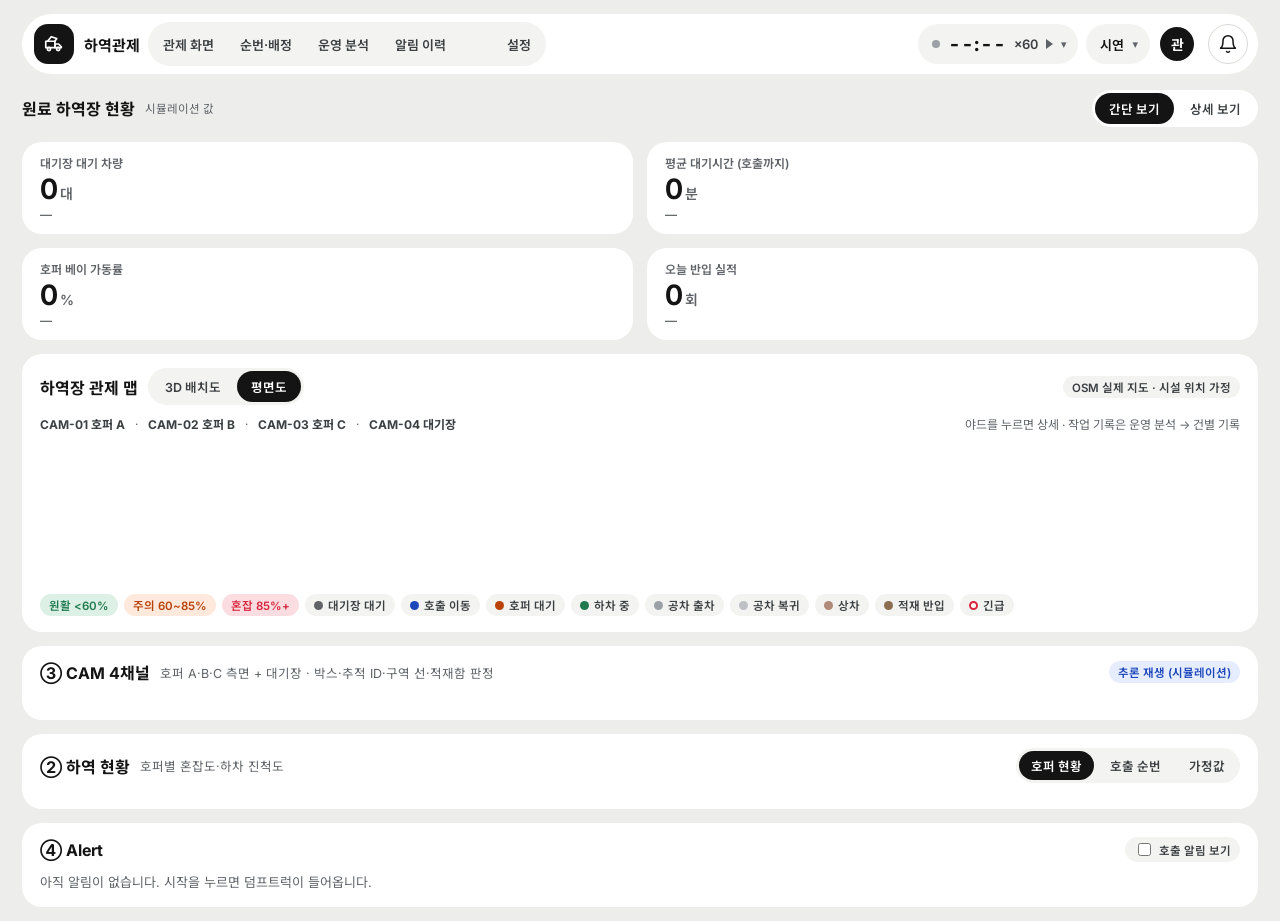
==== web/index.html @ cb155dea "계정 삭제: 설정 › 가입 승인에서 [삭제] (관리자) · tools/users.py delete - 아이디를 똑같이 입력해야 삭제, 자기 자신 · 마지막 관리자는 삭제 불가, 관" ====
<!doctype html>
<html lang="ko">
<head>
<meta charset="utf-8">
<meta name="viewport" content="width=device-width,initial-scale=1">
<title>소결 원료 하역관제</title>
<link rel="preconnect" href="https://fonts.googleapis.com">
<link rel="stylesheet" href="https://fonts.googleapis.com/css2?family=Inter:wght@400;500;600;700&family=Noto+Sans+KR:wght@400;500;700&display=swap">
<style>
/* 시안(하역 관제 대시보드) 기준: 밝은 회색 바탕, 흰 카드, 알약형 상단 메뉴. 1920x1080 한 화면 — 위 KPI, 왼쪽 맵, 오른쪽 CAM, 아래 통합하역작업·Alert */
:root{
  --bg:#EDEDEB; --card:#FFFFFF; --soft:#F3F3F1; --soft-2:#EFEFEC; --line:#E4E4E1; --line-2:#DADAD6;
  --ink:#141414; --ink-2:#3C4043; --muted:#5F6368; --dim:#9AA0A6;
  --blue:#1D47B8; --blue-bg:#E6EDFF; --orange:#B8420A; --orange-bg:#FFE9DD; --red:#D7263D; --red-bg:#FBDDE1;
  --green:#1F7A4F; --green-bg:#DDF0E5;
  --s-yard:#5F6368; --s-moving:#1D47B8; --s-queue:#B8420A; --s-working:#1F7A4F; --s-done:#9AA0A6;
  --sans:"Inter","Noto Sans KR","Malgun Gothic",system-ui,sans-serif;
  /* UI 기준 (docs/ui_guide.md) */
  --gap:14px;            /* 카드 사이 */
  --pad:18px;            /* 카드 안 좌우 여백 */
  --fs-title:16px;       /* 카드 제목 */
  --fs-body:14px;        /* 본문·표 */
  --fs-sub:12.5px;       /* 보조 설명 */
  --fs-num:28px;         /* 강조 숫자 */
  --hit:36px;            /* 버튼 최소 높이 (PC) · 모바일은 44px */
}
*{box-sizing:border-box}
html,body{height:100%;margin:0;background:var(--bg);color:var(--ink);font-family:var(--sans);font-size:14px}
body{display:flex;flex-direction:column;gap:var(--gap);padding:14px 22px}
.num{font-variant-numeric:tabular-nums}
button,select{font:inherit;color:inherit}
button{cursor:pointer}
button:focus-visible,select:focus-visible,[tabindex]:focus-visible{outline:2px solid var(--blue);outline-offset:2px}
.pill-btn{display:inline-flex;align-items:center;gap:6px;min-height:36px;padding:0 14px;border-radius:999px;border:1px solid var(--line-2);background:var(--card);font-weight:600;font-size:13px}
.pill-btn:hover{border-color:var(--ink)}
.pill-btn.dark{background:var(--ink);border-color:var(--ink);color:#fff}
.pill-btn.danger{color:var(--red);border-color:var(--red)}
.pill-btn:disabled{opacity:.45;cursor:not-allowed}
select.pill-btn{padding-right:8px}

header{display:flex;flex-wrap:nowrap;align-items:center;gap:12px;background:var(--card);border-radius:999px;padding:8px 10px 8px 12px;height:60px;box-sizing:border-box;white-space:nowrap;min-width:0}
header>*{flex:none} header>nav{flex:0 1 auto;min-width:0} header>.sp{flex:1 1 0;min-width:0}
.brand{display:flex;align-items:center;gap:10px}
.logo{width:40px;height:40px;border-radius:14px;background:var(--ink);color:#fff;display:flex;align-items:center;justify-content:center}
.brand b{display:block;font-size:15px}
.brand small{font-size:12px;color:var(--muted)}
nav{display:flex;gap:4px;background:var(--soft);border-radius:999px;padding:4px;overflow-x:auto;scrollbar-width:none} nav::-webkit-scrollbar{display:none}
nav a,nav span{position:relative;flex:none;display:inline-flex;align-items:center;min-height:36px;padding:0 16px;border-radius:999px;font-size:13px;font-weight:600;color:var(--ink-2);text-decoration:none}
nav a[aria-current]{background:var(--ink);color:#fff}
nav a:not([aria-current]):hover{background:var(--card)}
nav a[href="#alerts"]{padding-right:48px} nav .cnt{position:absolute;top:50%;right:6px;transform:translateY(-50%);min-width:18px;height:18px;border-radius:9px;background:var(--red);color:#fff;font-size:11px;display:inline-flex;align-items:center;justify-content:center;padding:0 5px}
nav .cnt[hidden]{display:none}
.view{flex:1;min-height:0;display:flex;flex-direction:column;gap:var(--gap)}
.view[hidden]{display:none}
.simnote{font-size:11.5px;color:var(--muted)}

/* 통합하역작업 탭 */
.dock-grid{flex:1;min-height:0;display:grid;grid-template-columns:minmax(0,1.6fr) minmax(360px,1fr);grid-template-rows:auto minmax(0,1fr);gap:var(--gap)}
.dock-grid .hoppers{grid-column:1/-1}
.hp .ruler,.hpc .ruler{position:relative;height:8px;background:var(--soft-2);border-radius:4px}
.hp .ruler i,.hpc .ruler i{position:absolute;left:0;top:0;bottom:0;border-radius:4px}
.hp .ruler b,.hpc .ruler b{position:absolute;top:-3px;bottom:-3px;width:2px;background:var(--ink-2)}
.hp .ruler-l{display:flex;justify-content:space-between;font-size:11px;color:var(--muted)}
.hold{font-size:12px;font-weight:600;color:var(--red);background:var(--red-bg);border-radius:8px;padding:4px 8px}
.st{font-size:11.5px;font-weight:600;padding:2px 8px;border-radius:999px;white-space:nowrap}
.st.wait{background:var(--soft);color:var(--ink-2)} .st.ok{background:var(--green-bg);color:var(--green)} .st.chg{background:var(--orange-bg);color:var(--orange)} .st.mv{background:var(--blue-bg);color:var(--blue)}
.mini{border:1px solid var(--line-2);background:var(--card);border-radius:999px;padding:4px 12px;font-size:12.5px;font-weight:600;min-height:28px}
.mini:hover{border-color:var(--ink)}
.mini.dark{background:var(--ink);border-color:var(--ink);color:#fff}
tr.editing td{background:#FAFAF8}
.edit{display:flex;flex-direction:column;gap:8px;padding:6px 0}
.edit .row{display:flex;flex-wrap:wrap;gap:6px;align-items:center}
.edit label.rs{display:inline-flex;align-items:center;gap:4px;font-size:12px;border:1px solid var(--line-2);border-radius:999px;padding:3px 10px;cursor:pointer}
.edit label.rs:has(input:checked){background:var(--ink);color:#fff;border-color:var(--ink)}
.edit label.rs input{position:absolute;opacity:0;pointer-events:none}
.edit input[type=text]{flex:1;min-width:160px;border:1px solid var(--line-2);border-radius:10px;padding:6px 10px;font:inherit}
.edit select{border:1px solid var(--line-2);border-radius:10px;padding:5px 8px;font:inherit}
.impact{font-size:12.5px;font-weight:600}
.impact.bad{color:var(--orange)} .impact.zero{color:var(--green)}
.notice{font-size:12.5px;background:var(--blue-bg);color:var(--blue);border-radius:10px;padding:6px 10px}
.cmp{display:grid;grid-template-columns:auto 1fr 1fr auto;gap:6px 12px;align-items:baseline;font-size:13px}
.cmp .h{font-size:11.5px;color:var(--muted);font-weight:600}
.cmp .f{color:var(--muted)} .cmp .r{font-weight:700} .cmp .d{font-weight:700;text-align:right}
.good{color:var(--green)} .bad{color:var(--red)}
.form{display:grid;grid-template-columns:minmax(0,1fr) 110px;gap:6px 10px;align-items:center;font-size:13px}
.form input{width:100%;border:1px solid var(--line-2);border-radius:10px;padding:5px 8px;font:inherit;text-align:right;font-variant-numeric:tabular-nums}
.form .sec{grid-column:1/-1;font-size:12px;color:var(--muted);font-weight:600;margin-top:6px}

/* 운영 분석 탭 */
.ana-grid{flex:1;min-height:0;display:grid;grid-template-columns:minmax(0,1.5fr) minmax(0,1fr);grid-template-rows:auto minmax(0,1fr) minmax(0,1fr);gap:var(--gap)}
.tiles{grid-column:1/-1;display:grid;grid-template-columns:1.3fr 1.3fr repeat(4,minmax(0,1fr));gap:var(--gap)}
.tile{background:var(--card);border-radius:20px;padding:12px 16px;display:flex;flex-direction:column;gap:2px}
.tile .k{font-size:12px;color:var(--muted);font-weight:600}
.tile .v{font-size:30px;font-weight:700;line-height:1.15}
.tile .v small{font-size:14px;color:var(--muted);font-weight:600;margin-left:2px}
.tile .s{font-size:12px;color:var(--ink-2)}
.tile .fr{font-size:13px;color:var(--muted)}
.tile.hero{background:var(--ink);color:#fff}
.tile.hero .k,.tile.hero .s,.tile.hero .v small{color:#C9CDD1}
#chart{width:100%;height:100%;min-height:180px;display:block}
.chart-wrap{position:relative;flex:1;min-height:0}
.tip{position:absolute;pointer-events:none;background:var(--ink);color:#fff;font-size:12px;border-radius:8px;padding:6px 9px;white-space:nowrap;transform:translate(-50%,-110%)}
.tip[hidden]{display:none}
.lg{display:flex;gap:var(--gap);font-size:12px;color:var(--ink-2)}
.lg i{display:inline-block;width:18px;height:0;border-top:2px solid;vertical-align:middle;margin-right:5px}
.bars{display:flex;flex-direction:column;gap:6px}
.bars .b{display:grid;grid-template-columns:120px minmax(0,1fr) 28px;gap:8px;align-items:center;font-size:12.5px}
.bars .t{height:10px;background:var(--soft-2);border-radius:5px;overflow:hidden}
.bars .t i{display:block;height:100%;background:var(--ink-2);border-radius:5px}
.sugg{border:1px solid var(--line);border-radius:14px;padding:10px 12px;font-size:13px;display:flex;flex-direction:column;gap:8px}
.formula{font-size:13px;display:grid;grid-template-columns:minmax(0,1fr) auto;gap:6px 12px}
.formula .eq{font-size:12px;color:var(--muted);grid-column:1/-1;margin-top:-4px}
.formula .tot{border-top:1px solid var(--line);padding-top:6px;font-weight:700}

/* 알림 이력 탭 */
.al-tiles{display:grid;grid-template-columns:repeat(4,minmax(0,1fr));gap:var(--gap)}
.filters{display:flex;flex-wrap:wrap;gap:8px;align-items:center}
.filters select{border:1px solid var(--line-2);border-radius:999px;padding:6px 10px;font:inherit;font-size:13px;background:var(--card)}
.lvl{font-size:11.5px;font-weight:700;padding:2px 8px;border-radius:999px}
.lvl.crit{background:var(--red-bg);color:var(--red)} .lvl.warn{background:var(--orange-bg);color:var(--orange)} .lvl.info{background:var(--blue-bg);color:var(--blue)}
tr.unacked td:first-child{box-shadow:inset 3px 0 0 var(--red)}
.sp{flex:1}
.grp{display:flex;align-items:center;gap:6px;background:var(--soft);border-radius:999px;padding:4px 4px 4px 12px}
.grp .lbl{font-size:12px;color:var(--muted);font-weight:600}
.clock{font-size:20px;font-weight:700;letter-spacing:.01em;padding:0 4px}
.conn{width:8px;height:8px;border-radius:50%;background:var(--dim)}
.conn.on{background:var(--green)}

.kpis{display:grid;grid-template-columns:repeat(4,minmax(0,1fr));gap:var(--gap)}
.kpi{background:var(--card);border-radius:20px;padding:12px 18px;display:flex;flex-direction:column;gap:2px}
.kpi .k{font-size:12px;color:var(--muted);font-weight:600}
.kpi .v{font-size:28px;font-weight:700;line-height:1.15}
.kpi .v small{font-size:14px;font-weight:600;color:var(--muted);margin-left:2px}
.kpi .s{font-size:12px;color:var(--ink-2)}

main{flex:1;min-height:0;display:grid;grid-template-columns:minmax(0,1.42fr) minmax(0,1fr);grid-template-rows:minmax(0,1.3fr) minmax(0,1fr);gap:var(--gap)}
.card{background:var(--card);border-radius:20px;min-width:0;min-height:0;display:flex;flex-direction:column;overflow:hidden}
.card>.hd{display:flex;align-items:center;flex-wrap:wrap;gap:6px 10px;padding:14px var(--pad) 10px}
.card>.hd h2{margin:0;font-size:var(--fs-title);font-weight:700}
.card>.hd .sub{font-size:var(--fs-sub);color:var(--muted)}
.card>.bd{flex:1;min-height:0;padding:0 var(--pad) 16px;overflow:auto}
.chip{display:inline-flex;align-items:center;gap:5px;font-size:11.5px;font-weight:600;padding:3px 9px;border-radius:999px;background:var(--soft);color:var(--ink-2);white-space:nowrap}
.chip i{width:9px;height:9px;border-radius:50%;display:inline-block}
.chip.ok{background:var(--green-bg);color:var(--green)} .chip.warn{background:var(--orange-bg);color:var(--orange)} .chip.crit{background:var(--red-bg);color:var(--red)}
.chip.down{background:var(--red);color:#fff} .chip.blue{background:var(--blue-bg);color:var(--blue)} .chip.dark{background:var(--ink);color:#fff}

/* ① 맵 */
#mapBd{display:flex;flex-direction:column;gap:6px;overflow:hidden}
#mapSvg{flex:1;min-height:0;width:100%}
#mapSvg .hop{cursor:pointer}
.veh{transition:transform .28s linear}
.legend{display:flex;flex-wrap:wrap;gap:4px 6px}

/* ③ CAM */
.cams{display:grid;grid-template-columns:repeat(2,minmax(0,1fr));grid-template-rows:repeat(2,minmax(0,1fr));gap:10px;height:100%}
.cam{position:relative;border-radius:14px;overflow:hidden;background:#1b1d1f;min-height:0;cursor:pointer;border:2px solid transparent;display:flex;flex-direction:column}
.cam:hover{border-color:var(--ink)}
.cam.down{border-color:var(--red)}
.cam canvas{display:block;width:100%;flex:1;min-height:0;object-fit:contain;background:#1b1d1f}
.cam .jd{font-size:13px;font-weight:600;color:#fff;background:#141414;padding:6px 10px;white-space:nowrap;overflow:hidden;text-overflow:ellipsis}

/* ② 탭 */
.tabs{display:flex;gap:4px;background:var(--soft);border-radius:999px;padding:3px;margin-left:auto}
.tabs button{border:0;background:transparent;border-radius:999px;padding:5px 12px;font-size:12.5px;font-weight:600;color:var(--ink-2)}
.tabs button[aria-selected="true"]{background:var(--ink);color:#fff}
.hoppers{display:grid;grid-template-columns:repeat(3,minmax(0,1fr));gap:10px}
.hp{border:1px solid var(--line);border-radius:16px;padding:10px 12px;display:flex;flex-direction:column;gap:7px;min-width:0;cursor:pointer}
.hp:hover{border-color:var(--ink)}
.hp.down{border-color:var(--red);background:#fff7f8}
.hp .top{display:flex;align-items:center;gap:8px}
.hp .top b{font-size:14px}
.hp .role{font-size:11.5px;color:var(--muted)}
.hp .pct{margin-left:auto;font-size:24px;font-weight:700}
.bar{height:6px;background:var(--soft-2);border-radius:3px;overflow:hidden}
.bar i{display:block;height:100%}
.work{display:grid;grid-template-columns:auto minmax(0,1fr) auto;gap:3px 8px;align-items:center;font-size:12px}
.pbar{height:8px;background:var(--soft-2);border-radius:4px;overflow:hidden}
.pbar i{display:block;height:100%;background:var(--green)}
.pbar.late i{background:var(--red)}
.late-t{color:var(--red);font-weight:600}
.meta{font-size:12px;color:var(--muted);display:flex;flex-wrap:wrap;gap:2px 10px}
.meta b{color:var(--ink);font-weight:600}
.empty{color:var(--muted);font-size:13px}
table{width:100%;border-collapse:collapse;font-size:13.5px}
th{text-align:left;font-weight:600;color:var(--muted);font-size:12.5px;padding:8px 10px;border-bottom:1px solid var(--line);position:sticky;top:0;background:var(--card)}
td{padding:9px 10px;border-bottom:1px solid var(--line);vertical-align:top}
td.r,th.r{text-align:right}
.rank{display:inline-flex;width:24px;height:24px;border-radius:50%;background:var(--ink);color:#fff;align-items:center;justify-content:center;font-size:12px;font-weight:700}
.plate{font-weight:700}
.badge{font-size:11px;font-weight:700;padding:1px 7px;border-radius:999px;background:var(--red);color:#fff;margin-left:4px}
.assumed{font-size:11px;font-weight:700;color:var(--orange);background:var(--orange-bg);border-radius:999px;padding:1px 8px}

/* ④ Alert */
.alerts{display:flex;flex-direction:column;gap:8px}
.al{display:grid;grid-template-columns:minmax(0,1fr) auto;gap:2px 10px;border-radius:14px;padding:9px 12px;background:var(--soft);border-left:4px solid var(--dim);font-size:13px}
.al.crit{background:#FFF1F3;border-left-color:var(--red)} .al.warn{background:#FFF5EE;border-left-color:var(--orange)} .al.info{border-left-color:var(--blue)}
.al .h{display:flex;flex-wrap:wrap;gap:2px 8px;align-items:baseline;min-width:0}
.al .h .t{color:var(--muted);font-size:12px}
.al .h b{font-size:12.5px}
.al .act{grid-column:1;color:var(--ink-2);font-size:12px}
.al .bs{grid-column:2;grid-row:1/3;align-self:center}
.al.ack{opacity:.5}
.al button{border:1px solid var(--line-2);background:var(--card);border-radius:999px;padding:3px 10px;font-size:12px;font-weight:600}

/* CAM 크게 보기 */
dialog{border:0;border-radius:24px;padding:0;width:min(1500px,96vw);max-height:94vh;background:var(--card);color:var(--ink)}
dialog::backdrop{background:rgba(20,20,20,.55)}
.dlg{display:grid;grid-template-columns:minmax(0,1.6fr) minmax(320px,1fr);gap:16px;padding:18px}
.dlg .hd{grid-column:1/-1;display:flex;align-items:center;gap:10px;flex-wrap:wrap}
.dlg .hd h3{margin:0;font-size:18px}
.dlg canvas{width:100%;border-radius:14px;background:#1b1d1f;display:block}
.dlg .side{display:flex;flex-direction:column;gap:var(--gap);min-width:0}
.dlg .ref img{width:100%;max-height:42vh;object-fit:contain;background:var(--soft);border-radius:12px;display:block}
.cap{font-size:var(--fs-sub);color:var(--muted);line-height:1.5}
.chs{display:flex;gap:6px;flex-wrap:wrap}

/* R4: 관제 화면 간단 보기 */
.mon-bar{display:flex;align-items:center;gap:10px;flex-wrap:nowrap;min-height:40px;min-width:0}
.mon-bar>h1,.mon-bar>.seg{flex:none} .mon-bar>.simnote{flex:none;white-space:nowrap}
.mon-bar .sstrip{flex:1 1 0;min-width:0;height:40px;box-sizing:border-box;padding:0 6px 0 12px;white-space:nowrap;overflow:hidden}
.mon-bar .sstrip:not([hidden])~.sp{display:none} .sstrip .sx{flex:1 1 auto;min-width:0;overflow:hidden;text-overflow:ellipsis} .sstrip b,.sstrip .l3,.sstrip button{flex:none}
.mon-bar h1{font-size:16px;margin:0}
.seg{display:inline-flex;background:var(--card);border-radius:999px;padding:3px;gap:2px}
.seg button{border:0;background:transparent;border-radius:999px;padding:6px 14px;font-size:12.5px;font-weight:600;color:var(--ink-2)}
.seg button[aria-pressed="true"]{background:var(--ink);color:#fff}
main .side{display:none}
main.simple{grid-template-columns:minmax(0,1.05fr) minmax(0,1fr);grid-template-rows:minmax(0,1fr)}
main.simple .side{display:flex;flex-direction:column;gap:var(--gap);min-height:0;overflow:auto}
main.simple>section.c-cam,main.simple>section.c-work,main.simple>section.c-alert{display:none}
main.simple>section.c-map{grid-column:1;grid-row:1}
main.simple #sideL{display:none} main.simple #sideR{grid-column:2;grid-row:1;overflow:hidden;gap:var(--gap)}
.side .hp{gap:6px;padding:12px 16px}
.side .hp .work{font-size:12px}
#view-monitor.simple .kpis{display:none}
.side .hp{background:var(--card);border:0;border-radius:20px;padding:14px 16px}
.side .hp .pct{font-size:28px}
.nextcalls{display:flex;flex-direction:column;gap:6px;font-size:13px}
.nextcalls .r{display:grid;grid-template-columns:24px minmax(0,1fr) auto;gap:2px 8px;align-items:center;padding:6px 0;border-bottom:1px solid var(--line)}
.nextcalls .r:last-child{border-bottom:0}
.mapsum{display:flex;gap:6px;flex-wrap:wrap}
/* 맵 카드 머리 줄은 한 줄 고정: 숫자가 바뀌어도 줄바꿈으로 맵 높이가 흔들리지 않게(30배속에서 커졌다 작아짐) */
.c-map>.hd{flex-wrap:nowrap;min-width:0;overflow:hidden} .c-map>.hd>h2,.c-map>.hd>.seg{flex:none;white-space:nowrap}
.c-map>.hd>.mapsum{flex-wrap:nowrap;flex:0 1 auto;min-width:0;overflow:hidden} .c-map>.hd>.mapsum .chip{flex:none;white-space:nowrap}
.c-map>.hd>.mapsum .chip b{display:inline-block;min-width:2.2em;text-align:right;font-variant-numeric:tabular-nums}
.c-map>.hd>.chip{flex:0 1 auto;min-width:0;overflow:hidden;text-overflow:ellipsis;white-space:nowrap}
.mapsum .chip b{font-weight:700;color:var(--ink)}
/* R8 안전 띠 · 알림 패널 [순번 | 안전] · 맵 보기 전환 */
.sstrip{display:flex;align-items:center;gap:10px;background:var(--red);color:#fff;border-radius:16px;padding:9px 14px;font-size:13.5px}
.sstrip[hidden]{display:none}
.sstrip b{font-size:14px} .sstrip .l3{background:#fff;color:var(--red);font-weight:800;font-size:11.5px;border-radius:999px;padding:2px 8px}
.sstrip button{border:1px solid rgba(255,255,255,.7);background:transparent;color:#fff;border-radius:999px;padding:4px 12px;font-weight:700;font-size:12.5px}
.sstrip button.w{background:#fff;color:var(--red);border-color:#fff}
.btabs{display:flex;gap:6px;padding:0 18px 8px}
.btabs button{flex:1;border:1px solid var(--line-2);background:var(--card);border-radius:14px;padding:9px 12px;font-weight:700;font-size:14px;display:flex;align-items:center;justify-content:center;gap:8px}
.btabs button[aria-selected="true"]{background:var(--ink);color:#fff;border-color:var(--ink)}
.btabs .n{min-width:22px;height:22px;border-radius:11px;background:var(--soft);color:var(--ink);font-size:12px;display:inline-flex;align-items:center;justify-content:center;padding:0 6px}
.btabs button[aria-selected="true"] .n{background:#fff;color:var(--ink)}
.btabs .n.red{background:var(--red);color:#fff}
.stabs{display:flex;gap:4px;background:var(--soft);border-radius:999px;padding:3px;margin:0 18px 8px}
.stabs button{flex:1;border:0;background:transparent;border-radius:999px;padding:6px 10px;font-size:13px;font-weight:600}
.stabs button[aria-selected="true"]{background:var(--card);box-shadow:0 1px 3px rgba(0,0,0,.12)}
.pcard{border:1px solid var(--line);border-radius:14px;padding:10px 12px;display:flex;flex-direction:column;gap:6px;font-size:13px}
.pcard .l1{display:flex;align-items:center;gap:8px} .pcard .l1 .tt{flex:1;min-width:0}
.pcard .l2{display:flex;align-items:center;gap:8px;color:var(--muted);font-size:12.5px} .pcard .l2 .why{flex:1;min-width:0}
.echip{font-size:12px;font-weight:700;border-radius:999px;padding:2px 9px;background:var(--green-bg);color:var(--green);white-space:nowrap}
.echip.bad{background:var(--orange-bg);color:var(--orange)}
.pcard.safe{border-color:var(--red);background:#FFF5F6}
.pcard .items{display:flex;flex-direction:column;gap:3px;border-top:1px dashed var(--line);padding-top:6px;font-size:12.5px}
.pnote{font-size:12px;color:var(--muted);padding:2px 2px 0}
.pstrip{background:var(--red-bg);color:var(--red);border-radius:12px;padding:8px 12px;font-size:12.5px;font-weight:600;display:flex;gap:8px;align-items:center;cursor:pointer;border:0;text-align:left;width:100%}
.psec{font-size:13px;font-weight:700;margin:6px 2px 0;display:flex;gap:6px;align-items:center}
.mapnote{display:flex;flex-wrap:wrap;gap:4px 10px;font-size:12px;color:var(--muted);align-items:center}
.mapnote .mcam{font-weight:700;color:var(--ink-2)}
#isoSvg{flex:1;min-height:0;width:100%}
.vbadge{font-size:11px;font-weight:700;border-radius:999px;padding:1px 7px;margin-left:4px;white-space:nowrap}
.vbadge.safe{background:var(--red);color:#fff} .vbadge.late{background:var(--orange-bg);color:var(--orange)}
/* 종 아이콘 · 알림 패널 */
.bell{position:relative;width:40px;height:40px;border-radius:50%;border:1px solid var(--line-2);background:var(--card);display:inline-flex;align-items:center;justify-content:center}
.bell:hover{border-color:var(--ink)}
.bell .cnt{position:absolute;top:-4px;right:-4px;min-width:18px;height:18px;border-radius:9px;background:var(--red);color:#fff;font-size:11px;font-weight:700;display:inline-flex;align-items:center;justify-content:center;padding:0 5px}
.bell .cnt[hidden]{display:none}
.panel{position:fixed;top:14px;right:20px;bottom:14px;width:470px;max-width:calc(100vw - 32px);background:var(--card);border-radius:24px;box-shadow:0 18px 50px rgba(20,20,20,.22);z-index:50;display:flex;flex-direction:column;overflow:hidden}
.panel[hidden]{display:none}
.panel .ph{display:flex;align-items:center;gap:8px;padding:16px 18px 8px}
.panel .ph h2{margin:0;font-size:16px}
.panel .pf{display:flex;gap:6px;padding:0 18px 10px;flex-wrap:wrap}
.panel .pb{flex:1;min-height:0;overflow:auto;padding:0 14px 10px;display:flex;flex-direction:column;gap:10px}
.panel .pt{border-top:1px solid var(--line);padding:12px 18px 14px;display:flex;flex-direction:column;gap:2px}
.panel .pt .v{font-size:24px;font-weight:700}
.acard{border:1px solid var(--line);border-radius:16px;padding:10px 12px;display:flex;flex-direction:column;gap:5px;font-size:13px}
.acard.crit{border-left:4px solid var(--red)} .acard.warn{border-left:4px solid var(--orange)} .acard.info{border-left:4px solid var(--blue)}
.acard.done{opacity:.6}
.acard .top{display:flex;align-items:center;gap:6px;flex-wrap:wrap}
.acard .top .t{margin-left:auto;color:var(--muted);font-size:12px}
.acard .ln{display:grid;grid-template-columns:62px minmax(0,1fr);gap:6px}
.acard .ln>span:first-child{color:var(--muted);font-size:12px;font-weight:600}
.acard .eff{font-weight:700}
.acard .btns{display:flex;gap:6px;justify-content:flex-end}
.st.need{background:var(--orange-bg);color:var(--orange)} .st.done{background:var(--green-bg);color:var(--green)} .st.look{background:var(--blue-bg);color:var(--blue)}
/* 순번·배정 */
.dock2{flex:1;min-height:0;display:grid;grid-template-columns:minmax(0,1fr) 420px;grid-template-rows:auto minmax(0,1fr);gap:var(--gap)}
.dock2>section.c-sched{grid-column:1/-1}
#schedSvg{width:100%;display:block}
.dock-side{display:flex;flex-direction:column;gap:var(--gap);min-height:0}
.lg2{display:flex;flex-wrap:wrap;gap:4px 10px;font-size:12px;color:var(--ink-2)}
.lg2 i{display:inline-block;width:16px;height:10px;border-radius:3px;margin-right:4px;vertical-align:-1px;border:1.5px solid}
.switch{display:inline-flex;align-items:center;gap:8px;font-size:13px;font-weight:600;cursor:pointer}
.switch input{appearance:none;width:38px;height:22px;border-radius:11px;background:var(--line-2);position:relative;cursor:pointer;margin:0;transition:background .15s}
.switch input::after{content:"";position:absolute;top:3px;left:3px;width:16px;height:16px;border-radius:50%;background:#fff;transition:left .15s}
.switch input:checked{background:var(--green)}
.switch input:checked::after{left:19px}
.eff-c b{font-weight:700} .eff-c .cap{display:block}
.base{display:flex;flex-direction:column;gap:6px;font-size:13px}
.base .r{display:grid;grid-template-columns:110px minmax(0,1fr);gap:8px}
.base .r>span:first-child{color:var(--muted)}
.st.late{background:var(--orange-bg);color:var(--orange)}
/* 바꿔보기 */
.pvrow{display:flex;flex-direction:column;gap:2px;margin-bottom:8px}
.pvh{display:flex;justify-content:space-between;align-items:center;gap:8px;font-size:13px;font-weight:600}
.pvh select{border:1px solid var(--line-2);border-radius:8px;padding:2px 6px;font:inherit;font-weight:600}
.pvv{display:inline-flex;gap:6px;align-items:center}
.chg{font-size:11px;font-weight:700;background:var(--blue-bg);color:var(--blue);border-radius:999px;padding:1px 8px}
.chg[hidden]{display:none}
input[type=range]{width:100%;accent-color:var(--blue);margin:2px 0}
.pvres{background:var(--soft);border-radius:12px;padding:10px 12px;font-size:12.5px;display:flex;flex-direction:column;gap:4px}
.pvbtn{display:flex;gap:8px;margin-top:10px} .pvbtn button{flex:1;justify-content:center}
.pv-old{text-decoration:line-through;color:var(--muted);font-weight:500}
.pv-new{border-bottom:2px dashed var(--blue);color:var(--blue);font-weight:700}
tr.pvchg td{background:#F5F8FF}
/* 설정 */
.set-grid{flex:1;min-height:0;display:grid;grid-template-columns:minmax(0,1fr) minmax(0,1fr);gap:var(--gap)}
.set-col{display:flex;flex-direction:column;gap:var(--gap);min-height:0;min-width:0}
.set-grid[hidden],.roi-grid[hidden],.ana2[hidden],.ana-rec[hidden]{display:none}
.rule{display:grid;grid-template-columns:78px minmax(0,1fr);gap:4px 12px;padding:9px 0;border-bottom:1px solid var(--line);font-size:13px;align-items:start}
.rule:last-child{border-bottom:0}
.rule .nm{font-weight:700}
.rule .sg{color:var(--blue);font-size:12.5px}
.sin{width:76px;border:1px solid var(--line-2);border-radius:8px;padding:4px 8px;font:inherit;text-align:right;font-variant-numeric:tabular-nums}
.sin.wide{width:110px}
textarea.sin{width:100%;text-align:left;min-height:54px;resize:vertical}
.hist{display:flex;flex-direction:column;gap:6px;font-size:12.5px}
.hist .r{display:grid;grid-template-columns:48px 86px minmax(0,1fr);gap:6px;border-bottom:1px solid var(--line);padding-bottom:5px}
.roi-grid{flex:1;min-height:0;display:grid;grid-template-columns:minmax(0,1.6fr) minmax(380px,1fr);gap:var(--gap)}
#roiCanvas{width:100%;border-radius:14px;background:#1b1d1f;display:block}
.json{font-size:11.5px;background:var(--soft);border-radius:12px;padding:10px;margin:0;white-space:pre-wrap;word-break:break-all;font-family:ui-monospace,Consolas,monospace}
.zl{display:grid;grid-template-columns:auto minmax(0,1fr) auto;gap:4px 10px;align-items:center;font-size:12.5px;padding:6px 0;border-bottom:1px solid var(--line)}
.zt{font-size:11px;font-weight:700;border-radius:999px;padding:1px 8px}
.zt.하차{background:var(--green-bg);color:var(--green)} .zt.대기{background:var(--orange-bg);color:var(--orange)} .zt.위험{background:var(--red-bg);color:var(--red)}
.zt.walk{background:var(--blue-bg);color:var(--blue)} .zt.nogo{background:#F1E4FF;color:#7A2DB8}
/* R15 구역 편집 · 아차사고 */
[hidden]{display:none!important}   /* display를 준 요소(.adm · .roi-grid · .pill-btn)도 hidden이면 숨김 — 설정 탭마다 다른 탭 내용이 같이 보이던 문제 */
.roi-tools{display:flex;gap:8px;align-items:center;flex-wrap:wrap;margin-bottom:8px}
.roi-tools .sp{flex:1}
#roiCanvas{cursor:crosshair;outline:none}
#roiCanvas.ro{cursor:default}
.zl{cursor:pointer;border-radius:8px;padding:6px 6px} .zl.sel{background:var(--soft);box-shadow:inset 3px 0 0 var(--ink)}
.roi-form{display:grid;grid-template-columns:1fr 1fr;gap:8px 10px;font-size:12.5px}
.roi-form label{display:grid;gap:4px;color:var(--ink-2);font-weight:600}
.roi-form input,.roi-form select{font:inherit;font-weight:500;color:var(--ink);border:1px solid var(--line-2);border-radius:10px;padding:6px 8px;background:#fff;min-width:0}
.roi-form .full{grid-column:1/-1}
.roi-msg{margin-top:8px;font-size:12.5px;border-radius:10px;padding:8px 10px;background:var(--soft)} .roi-msg.err{background:var(--red-bg);color:var(--red)} .roi-msg.ok{background:var(--green-bg);color:var(--green)}
.nm-row{display:grid;grid-template-columns:auto auto minmax(0,1fr) auto;gap:4px 8px;align-items:center;font-size:12.5px;padding:7px 0;border-bottom:1px solid var(--line)}
.nm-lv{font-size:11px;font-weight:800;border-radius:999px;padding:1px 8px} .nm-lv.L1{background:#FFF4CC;color:#8A6400} .nm-lv.L2{background:var(--orange-bg);color:var(--orange)} .nm-lv.L3{background:var(--red);color:#fff}
.stand{font-size:10.5px;font-weight:700;border-radius:999px;padding:0 6px;background:#F1E4FF;color:#7A2DB8;margin-left:4px}
/* 운영 분석 (2탭) */
.ana2{flex:1;min-height:0;display:grid;grid-template-columns:minmax(0,1fr) minmax(0,1.35fr);grid-template-rows:auto minmax(0,1.15fr) minmax(0,1fr);grid-template-areas:"hero times" "src chart" "src fb";gap:var(--gap)}
.ana2 .a-hero{grid-area:hero} .ana2 .a-src{grid-area:src} .ana2 .a-times{grid-area:times} .ana2 .a-chart{grid-area:chart} .ana2 .a-fb{grid-area:fb}
.hero2{background:var(--ink);color:#fff}
.hero2 .k{font-size:12.5px;color:#C9CDD1;font-weight:600}
.hero2 .v{font-size:40px;font-weight:700;line-height:1.1}
.hero2 .s{font-size:12.5px;color:#C9CDD1}
.tiles3{display:grid;grid-template-columns:repeat(4,minmax(0,1fr));gap:10px}
.t3{background:var(--soft);border-radius:14px;padding:10px 12px;display:flex;flex-direction:column;gap:2px}
.t3 .k{font-size:12px;color:var(--muted);font-weight:600} .t3 .v{font-size:22px;font-weight:700} .t3 .v small{font-size:13px;color:var(--muted);font-weight:600}
.t3 .d{font-size:12px;font-weight:700}
.srct td,.srct th{padding:8px} .srct tr.tot td{font-weight:700;border-top:2px solid var(--ink)}
.ana-rec{flex:1;min-height:0;display:grid;grid-template-columns:minmax(0,1fr) 400px;gap:var(--gap)}
.recfoot{padding:10px 16px;border-top:1px solid var(--line);font-size:13px;display:flex;gap:18px;flex-wrap:wrap}
.src-tag{font-size:11.5px;font-weight:600;color:var(--ink-2);background:var(--soft);border-radius:999px;padding:2px 8px;white-space:nowrap}
/* R6 운영 분석 › 성과·비용 */
.ana3{flex:1;min-height:0;display:grid;grid-template-columns:minmax(0,.85fr) minmax(0,1.45fr) minmax(0,1.1fr);grid-template-rows:minmax(0,1.08fr) minmax(0,1fr);gap:var(--gap)}
.ana3[hidden]{display:none}
.ana3>*{min-height:0;min-width:0}
.a-tiles{display:flex;flex-direction:column;gap:var(--gap);min-height:0}
.a-tiles .tile4{flex:1;min-height:0;background:var(--card);border-radius:20px;padding:12px 16px;display:grid;grid-template-columns:minmax(0,1fr) 130px;align-items:center;gap:4px 10px}
.tile4 .k{font-size:13px;font-weight:700;display:flex;align-items:center;gap:6px}
.tile4 .v{font-size:15px;color:var(--muted)} .tile4 .v b{font-size:28px;color:var(--ink);margin:0 4px}
.tile4 .bd2{display:inline-flex;font-size:11.5px;font-weight:700;border-radius:999px;padding:2px 8px;background:var(--blue-bg);color:var(--blue);width:max-content}
.tile4 .bd2.bad{background:var(--orange-bg);color:var(--orange)}
.tile4 svg{grid-row:1/4;grid-column:2;width:130px;height:56px}
.srcb{display:grid;grid-template-columns:minmax(0,150px) minmax(0,1fr) 62px 82px;gap:2px 12px;align-items:center;padding:7px 0;border-bottom:1px solid var(--line);font-size:13px}
.srcb .nm b{display:block;font-size:13px} .srcb .nm span{font-size:11.5px;color:var(--muted)}
.srcb .t{height:10px;background:var(--soft-2);border-radius:5px;overflow:hidden} .srcb .t i{display:block;height:100%;border-radius:5px;background:var(--blue)}
.srcb .t i.add{background:#E8590C}
.srcb .m,.srcb .w{text-align:right;font-weight:700;font-variant-numeric:tabular-nums}
.srcb.tot{border-bottom:0;border-top:2px solid var(--ink);margin-top:2px}
#tbarSvg{width:100%;height:100%;display:block}
.donut{width:88px;height:88px;flex:none}
/* R6 설정 3열 */
.set3{flex:1;min-height:0;display:grid;grid-template-columns:minmax(0,1fr) minmax(0,1.3fr) minmax(0,1fr);grid-template-rows:minmax(0,1fr);gap:var(--gap)}
#setMsg{min-width:0;flex:0 1 auto;overflow:hidden} #setMsg .notice{margin:0!important;padding:4px 10px;white-space:nowrap;overflow:hidden;text-overflow:ellipsis}
#recalc[hidden]{display:none}
.set3[hidden]{display:none}
.prow{display:grid;grid-template-columns:minmax(0,1fr) auto;align-items:center;padding:7px 0;border-bottom:1px solid var(--line)}
.prow b{font-size:14px} .prow .cap{display:block} .prow .pv{font-size:20px;font-weight:700;text-align:right}
.tgrid{display:grid;grid-template-columns:repeat(4,minmax(0,1fr));gap:8px;margin:6px 0}
.tgrid label{display:flex;flex-direction:column;gap:3px;font-size:12px;color:var(--muted)}
.tgrid input{width:100%;text-align:right}
.tgrid .sub2{font-size:11px;color:var(--muted)} .tgrid .sub2.sg{color:var(--orange);font-weight:700}
.tsug{background:var(--blue-bg);border-radius:12px;padding:8px 10px;font-size:12.5px;display:flex;gap:8px;align-items:center;margin:6px 0}
.tsug span{flex:1}
.rl{padding:8px 0;border-bottom:1px solid var(--line);font-size:13px;display:flex;flex-direction:column;gap:4px}
.rl .h{display:flex;align-items:center;gap:8px} .rl .tag{font-size:11px;font-weight:700;border-radius:999px;padding:1px 8px;background:var(--orange-bg);color:var(--orange)}
.rl .tag.crit{background:var(--red-bg);color:var(--red)} .rl .row2{display:flex;align-items:center;justify-content:space-between;gap:8px}
.rl .sg{color:var(--blue);font-size:12.5px}
.htab td{padding:7px 8px}
/* R6 바꿔보기 패널 */
.pvpanel{position:fixed;top:14px;right:20px;bottom:14px;width:520px;max-width:calc(100vw - 32px);background:var(--card);border-radius:24px;box-shadow:0 18px 50px rgba(20,20,20,.25);z-index:55;display:flex;flex-direction:column;overflow:hidden}
.pvpanel[hidden]{display:none}
.pvpanel .ph{display:flex;align-items:center;gap:8px;padding:16px 20px 6px}
.pvpanel .ph h2{margin:0;font-size:17px}
.pvpanel .pb{flex:1;min-height:0;overflow:auto;padding:4px 20px 10px;display:flex;flex-direction:column;gap:var(--gap)}
.pvpanel .pt{border-top:1px solid var(--line);padding:12px 20px 16px}
.pvpanel .pvrow{background:var(--soft);border-radius:14px;padding:10px 12px;margin:0}
.pvpanel .pvh{font-size:14px}
.pvpanel input[type=range]{height:22px}
.pvpanel .pvv b{font-size:18px}
.pvt td,.pvt th{padding:6px 6px;font-size:12.5px}
.judge{font-size:12px;color:var(--muted)}
.l2{font-size:11.5px;font-weight:700;background:var(--blue-bg);color:var(--blue);border-radius:999px;padding:2px 9px}
/* 알림 이력 (시안) */
.al-grid{flex:1;min-height:0;display:grid;grid-template-columns:minmax(0,1fr) 400px;gap:var(--gap)}
.fstep{display:grid;grid-template-columns:28px minmax(0,1fr) auto;gap:2px 10px;align-items:center;padding:8px 0;border-bottom:1px solid var(--line)}
.fstep:last-child{border-bottom:0}
.fstep .no{width:24px;height:24px;border-radius:50%;background:var(--ink);color:#fff;display:inline-flex;align-items:center;justify-content:center;font-size:12px;font-weight:700}
.fstep .v{font-size:20px;font-weight:700}
.fstep .cap{grid-column:2/-1}
.vsbar{display:grid;grid-template-columns:64px minmax(0,1fr) 70px;gap:8px;align-items:center;font-size:13px;margin:6px 0}
.vsbar .t{height:12px;background:var(--soft-2);border-radius:6px;overflow:hidden} .vsbar .t i{display:block;height:100%;border-radius:6px}
.hd2{font-weight:700}
/* 하역장 상세 (CAM) */
.cam-grid{flex:1;min-height:0;display:grid;grid-template-columns:minmax(0,1.65fr) minmax(360px,1fr);gap:var(--gap)}
#bigCam{width:100%;max-height:calc(100vh - 260px);object-fit:contain;border-radius:14px;background:#1b1d1f;display:block}
.cam-side{display:flex;flex-direction:column;gap:var(--gap);min-height:0}
.cam-side .ref img{width:100%;max-height:30vh;object-fit:contain;background:var(--soft);border-radius:12px;display:block}
.chs{display:flex;gap:6px;flex-wrap:wrap}
/* 스크롤 정책: 관제 화면·하역장 상세는 한 화면 고정, 나머지 탭은 페이지가 세로로 스크롤 (body.free) */
html:has(body.free){height:auto}
body.free{height:auto;min-height:100vh}
body.free .view{flex:none}
body.free .card>.bd{overflow:visible}
body.free .dock2,body.free .ana3,body.free .ana-rec,body.free .al-grid,body.free .set3,body.free .roi-grid{grid-template-rows:auto;align-content:start;align-items:start}
body.free .ana3{align-items:stretch}
body.free .dock2{grid-template-rows:auto auto}
body.free .ana3{grid-template-rows:minmax(330px,auto) minmax(340px,auto)}
body.free .ana3 .chart-wrap{min-height:280px}
body.free .set3 .card,body.free .al-grid .card,body.free .ana-rec .card{min-height:0}
body.free .dock-side{position:sticky;top:14px;align-self:start}
body.free .al-grid>.set-col,body.free .ana-rec>.set-col{position:sticky;top:14px;align-self:start}
body.free .recfoot{position:sticky;bottom:0;background:var(--card);border-radius:0 0 20px 20px}
/* 관제 화면 오른쪽 열: 호퍼 카드는 압축, 다음 호출은 고정 영역 + 안에서만 스크롤 */
.side .hpc{background:var(--card);border-radius:20px;padding:12px 16px;display:flex;flex-direction:column;gap:6px;cursor:pointer;border:1px solid transparent;flex:none}
.side .hpc:hover{border-color:var(--ink)} .side .hpc.down{border-color:var(--red);background:#fff7f8}
.hpc .top{display:flex;align-items:center;gap:8px} .hpc .top b{font-size:15px} .hpc .role{font-size:12px;color:var(--muted)}
.hpc .pct{margin-left:auto;font-size:26px;font-weight:700}
.hpc .meta{font-size:12.5px}
.hpc .wl{display:grid;grid-template-columns:minmax(96px,auto) minmax(0,1fr) auto;gap:4px 10px;align-items:center;font-size:12.5px}
.side .nc{flex:1;min-height:250px;display:flex;flex-direction:column}
.side .nc .bd{flex:1;min-height:0;overflow-y:auto}
.nextcalls .r{grid-template-columns:28px minmax(0,1fr) auto;padding:7px 0}
.nextcalls .plate{font-size:15px}
.nextcalls .ct{font-size:16px;font-weight:700}
@media (max-width:1280px){
  main.simple{grid-template-columns:minmax(0,1fr);grid-template-rows:auto} main.simple>section.c-map,main.simple #sideL,main.simple #sideR{grid-column:auto;grid-row:auto}
  .dock2,.set-grid,.cam-grid{grid-template-columns:minmax(0,1fr)}
  html,body{height:auto} main{grid-template-columns:minmax(0,1fr);grid-template-rows:auto}
  #mapBd{height:56vw} .cams{height:auto} .cam canvas{aspect-ratio:16/9} .hoppers{grid-template-columns:minmax(0,1fr)} .kpis{grid-template-columns:repeat(2,minmax(0,1fr))}
  .dlg{grid-template-columns:minmax(0,1fr)}
}
@media (prefers-reduced-motion:reduce){.veh{transition:none}}

/* 간단 보기 2×2 카드 (시안 MainSimple) */
#sideR .cards4{display:grid;grid-template-columns:repeat(2,minmax(0,1fr));grid-auto-rows:minmax(0,1fr);gap:var(--gap);height:100%;min-height:0}
#sideR .hpc{background:var(--card);border-radius:24px;padding:18px 20px;display:flex;flex-direction:column;gap:12px;color:var(--ink);text-decoration:none;min-height:0;overflow:hidden;cursor:pointer;border:1px solid transparent}
#sideR .hpc:hover{border-color:var(--ink)} #sideR .hpc.down{border-color:var(--red);background:#fff7f8}
#sideR .hpc .top{display:flex;justify-content:space-between;align-items:flex-start;gap:10px}
#sideR .hpc .nm{font-size:26px;font-weight:700;letter-spacing:-.02em;line-height:1.1} #sideR .hpc .role{font-size:13px;color:var(--muted);margin-top:3px}
#sideR .lvb{border-radius:14px;padding:6px 10px;font-size:15px;font-weight:700;white-space:nowrap}
#sideR .t3s{display:grid;grid-template-columns:repeat(3,minmax(0,1fr));gap:8px}
#sideR .t3{background:#F6F6F4;border-radius:14px;padding:8px 12px} #sideR .t3 .k{font-size:12px;color:var(--muted)}
#sideR .t3 .v{font-size:26px;font-weight:700;line-height:1.1} #sideR .t3 .v small{font-size:14px;color:var(--muted);font-weight:600}
#sideR .vl{list-style:none;margin:0;padding:0;overflow-y:auto;min-height:0}
#sideR .vl li{padding:8px 0;border-top:1px solid #EFEFEC}
#sideR .vr{display:flex;align-items:center;gap:8px;font-size:13px} #sideR .vr .plate{font-size:15px} #sideR .vr .vs{color:var(--muted)}
#sideR .vr .vn{margin-left:auto;display:inline-flex;align-items:center;gap:6px;font-weight:600;white-space:nowrap}
#sideR .vch{display:inline-flex;padding:2px 8px;border-radius:999px;font-size:11.5px;font-weight:600}
#sideR .vb{height:5px;border-radius:999px;background:#E4E4E1;margin-top:5px} #sideR .vb i{display:block;height:100%;border-radius:999px}
@media (max-width:1280px){ #sideR .cards4{grid-template-columns:minmax(0,1fr);height:auto} }
.who{display:inline-flex;align-items:center;gap:8px;font-size:13px;line-height:1.15;white-space:nowrap;border:0;background:transparent;font:inherit;color:inherit;padding:2px 6px 2px 2px;border-radius:999px;cursor:pointer;text-align:left}
.who:hover,.who[aria-expanded="true"]{background:var(--soft)} .mme{font-size:12.5px;color:var(--ink-2);line-height:1.6;padding:2px 4px 6px} .mme b{font-size:14px;color:var(--ink)}
.who .av{width:34px;height:34px;border-radius:50%;background:var(--ink);color:#fff;display:inline-flex;align-items:center;justify-content:center;font-weight:700}
.who small{display:block;color:var(--muted);font-size:11.5px}
/* R10 헤더: 시계 칩 · 시연 메뉴 · 폭이 모자라면 ① 부제 ② 담당자 이름 ③ 메뉴 간격 ④ "시뮬레이션" 순서로 줄임 */
.dd{position:relative}
.hchip{display:inline-flex;align-items:center;gap:8px;height:40px;padding:0 12px 0 14px;border-radius:999px;border:0;background:var(--soft);font:inherit;font-size:13px;font-weight:600;color:var(--ink);cursor:pointer}
.hchip:hover,.hchip[aria-expanded="true"]{background:#E8E8E5} .hchip .hl{color:var(--muted);font-weight:600}
.hchip .clock{font-size:20px;padding:0} .hchip .spd{color:var(--ink-2)} .hchip .car{font-size:11px;color:var(--muted)}
.hchip .run{width:0;height:0;border-left:7px solid var(--muted);border-top:5px solid transparent;border-bottom:5px solid transparent}
.hchip .run.on{width:8px;height:10px;border:0;border-left:3px solid var(--green);border-right:3px solid var(--green)}
.ddot{width:8px;height:8px;border-radius:50%;background:var(--red);display:inline-block} .ddot[hidden]{display:none}
.menu{position:absolute;top:calc(100% + 8px);right:0;z-index:60;background:var(--card);border-radius:18px;box-shadow:0 12px 32px rgba(0,0,0,.16);padding:10px;display:flex;flex-direction:column;gap:6px;min-width:220px;white-space:nowrap}
.menu[hidden]{display:none} .menu .pill-btn{justify-content:center;width:100%} .menu .mrow{display:flex;align-items:center;gap:8px;font-size:12px;color:var(--muted);font-weight:600}
.menu .mrow select{flex:1} .menu .mnote{margin:2px 4px 0;font-size:11.5px;color:var(--muted);white-space:normal;max-width:240px}
.menu .mnote:empty{display:none}
.bell .cnt{min-width:18px}
@media (max-width:1520px){ .brand small{display:none} }
@media (max-width:1440px){ .who .wn{display:none} }
@media (max-width:1360px){ nav a,nav span{padding:0 11px} nav a[href="#alerts"]{padding-right:46px} header{gap:8px} }
@media (max-width:1300px){ .hchip .hl{display:none} }
#camBays.bays3{display:grid;grid-template-columns:repeat(3,minmax(0,1fr));gap:10px;margin-top:10px}
#camBays .bay{background:#F6F6F4;border-radius:16px;padding:12px 14px;display:flex;flex-direction:column;gap:6px;font-size:13px}
#camBays .bay.safe{background:#FFF4F5;box-shadow:inset 0 0 0 1.5px #D7263D} #camBays .bay.late{background:#FFF6EF}
#camBays .bt{font-weight:700;font-size:14px} #camBays .vb{height:6px;border-radius:999px;background:#E4E4E1} #camBays .vb i{display:block;height:100%;border-radius:999px}
#camBays .vch,.evlog .vch{display:inline-flex;padding:2px 8px;border-radius:999px;font-size:11.5px;font-weight:600;white-space:nowrap}
.evlog{list-style:none;margin:0;padding:0} .evlog li{display:flex;gap:8px;align-items:center;padding:7px 0;border-top:1px solid #EFEFEC;font-size:12.5px} .evlog .t{color:var(--muted);min-width:62px}

/* 영상 채널 (R9) */
.vwrap{position:relative} .vwrap video{display:block;width:100%;border-radius:14px;background:#1b1d1f}
.vwrap.live canvas,.cam.live .vwrap canvas,.ythumb .vwrap canvas{position:absolute;inset:0;width:100%;height:100%;background:transparent!important;pointer-events:none}
#bigWrap{max-width:calc((100vh - 300px) * 16 / 9);margin:0 auto}
#bigWrap.live #bigCam{max-height:none}
.vctl{display:flex;align-items:center;gap:10px;flex-wrap:wrap;margin-top:8px;font-size:13px} .vctl .num{font-weight:700;min-width:96px}
.chip.live,.srcb{background:#D7263D;color:#fff}
.ovt{display:inline-flex;gap:4px;flex-wrap:wrap} .ovt button{border:1px solid var(--line,#E3E3E0);background:#fff;border-radius:999px;padding:4px 10px;font-size:12px;font-weight:600;color:var(--muted)}
.ovt button[aria-pressed="true"]{background:var(--ink);color:#fff;border-color:var(--ink)}
.cam{position:relative} .cam .srcb{position:absolute;top:8px;right:8px;font-size:11px;font-weight:700;padding:2px 8px;border-radius:999px;z-index:2}
.cam:not(.live) .srcb{background:rgba(20,20,20,.65)}
.cam.live .vwrap video{aspect-ratio:16/9;object-fit:cover}
.srcd{margin-left:6px;font-size:10.5px;font-weight:700;padding:1px 6px;border-radius:999px;background:rgba(20,20,20,.12)} .srcd.on{background:#D7263D;color:#fff}
#sideR .ythumb{border-radius:14px;overflow:hidden;flex:none;width:100%;max-width:280px} #sideR .ythumb video{border-radius:0}

/* 설정 › 가입 승인 (R14) */
.adm{flex:1;min-height:0;display:grid;grid-template-columns:minmax(0,1fr);grid-auto-rows:auto;gap:var(--gap);overflow:auto;align-content:start}
.adm table{width:100%;border-collapse:collapse;font-size:13px} .adm th{text-align:left;color:var(--muted);font-weight:600;font-size:12px;padding:6px 8px;border-bottom:1px solid var(--line-2)}
.adm td{padding:8px;border-bottom:1px solid #EFEFEC;vertical-align:middle} .adm td .cap{display:block}
.adm .st{display:inline-flex;padding:2px 8px;border-radius:999px;font-size:11.5px;font-weight:700}
.adm .st.active{background:#DDF0E5;color:#1F7A4F} .adm .st.pending{background:#FFF1D6;color:#8A5A00} .adm .st.rejected{background:#FBDDE1;color:#D7263D} .adm .st.disabled{background:#E4E4E1;color:#3C4043}
.adm .acts{display:flex;gap:6px;flex-wrap:wrap} .adm .acts .pill-btn{min-height:32px;padding:0 10px;font-size:12px}
.adm .empty{padding:14px;color:var(--muted);font-size:13px}
#admTabBtn .cnt,nav .cnt.set{position:static;transform:none;margin-left:6px;min-width:18px;height:18px;border-radius:9px;background:var(--red);color:#fff;font-size:11px;display:inline-flex;align-items:center;justify-content:center;padding:0 5px}
#admTabBtn .cnt[hidden]{display:none}
.sheet-pc{position:fixed;inset:0;background:rgba(0,0,0,.35);display:flex;align-items:center;justify-content:center;z-index:80} .sheet-pc[hidden]{display:none}
.sheet-pc .in{background:#fff;border-radius:22px;padding:22px;width:min(440px,92vw);display:flex;flex-direction:column;gap:12px}
.sheet-pc h2{margin:0;font-size:18px} .sheet-pc .row-btns{display:flex;gap:8px;justify-content:flex-end} .sheet-pc textarea,.sheet-pc select{width:100%;font:inherit;border:1px solid var(--line-2);border-radius:12px;padding:10px}
.sheet-pc .tmp{font-size:26px;font-weight:800;letter-spacing:.06em;background:#F6F6F4;border-radius:12px;padding:12px;text-align:center;font-variant-numeric:tabular-nums}
.msg-err{color:#D7263D;font-size:13px;font-weight:600} .msg-err:empty{display:none}
.hops-pick{display:flex;gap:6px;flex-wrap:wrap} .hops-pick label{display:inline-flex;gap:6px;align-items:center;border:1px solid var(--line-2);border-radius:999px;padding:6px 12px;font-size:13px}
</style>
</head>
<body>
<header>
  <div class="brand">
    <div class="logo" aria-hidden="true"><svg width="22" height="22" viewBox="0 0 24 24" fill="none" stroke="currentColor" stroke-width="1.8" stroke-linecap="round" stroke-linejoin="round"><path d="M3 16h10V9H3z"/><path d="M13 12h4l3 3v1h-7z"/><path d="M5 9l4-5 6 2-2 3"/><circle cx="6.5" cy="17.5" r="1.8"/><circle cx="16.5" cy="17.5" r="1.8"/></svg></div>
    <div><b>하역관제</b><small id="siteName">포항제철소 소결공장 · 시뮬레이션</small></div>
  </div>
  <nav aria-label="주 메뉴"><a href="#monitor" data-view="monitor">관제 화면</a><a href="#dock" data-view="dock">순번·배정</a><a href="#analysis" data-view="analysis">운영 분석</a><a href="#alerts" data-view="alerts">알림 이력<span class="cnt num" id="navAlert" hidden></span></a><a href="#settings" data-view="settings">설정</a></nav>
  <span class="sp"></span>
  <div class="dd" id="simDD">
    <button class="hchip" id="simChip" aria-haspopup="true" aria-expanded="false" aria-controls="simMenu" title="시뮬레이션 시계 · 시작/일시정지 · 배속 · 초기화">
      <span class="conn" id="conn" title="연결 중"></span><span class="hl">시뮬레이션</span><span class="clock num" id="clock">--:--</span><span class="spd num" id="spdTxt">×60</span><span class="run" id="runDot" aria-hidden="true"></span><span class="car" aria-hidden="true">▾</span>
    </button>
    <div class="menu" id="simMenu" role="menu" aria-label="시뮬레이션" hidden>
      <button class="pill-btn dark" id="runBtn" role="menuitem">시작</button>
      <label class="mrow"><span>배속</span><select class="pill-btn" id="speedSel" aria-label="배속"><option value="30">×30</option><option value="60" selected>×60</option><option value="120">×120</option><option value="300">×300</option></select></label>
      <button class="pill-btn" id="resetBtn" role="menuitem">초기화</button>
    </div>
  </div>
  <div class="dd" id="demoDD">
    <button class="hchip" id="demoChip" aria-haspopup="true" aria-expanded="false" aria-controls="demoMenu" title="시연용 돌발 이벤트">시연<span class="ddot" id="demoDot" hidden title="시연 중인 동작이 있음"></span><span class="car" aria-hidden="true">▾</span></button>
    <div class="menu" id="demoMenu" role="menu" aria-label="시연용 돌발 이벤트" hidden>
      <label class="mrow"><span>호퍼</span><select class="pill-btn" id="downSel" aria-label="시연할 호퍼"></select></label>
      <button class="pill-btn danger" id="downBtn" role="menuitem">하역장 정지</button>
      <button class="pill-btn" id="urgentBtn" role="menuitem">긴급 입고 넣기</button>
      <button class="pill-btn danger" id="safetyBtn" role="menuitem" title="고른 호퍼에서 하차 중인 차에 덤프 반경 작업자 경고를 만든다(시연)">안전 경고</button>
      <p class="mnote" id="demoState"></p>
    </div>
  </div>
  <div class="dd" id="whoDD"><button class="who" id="whoChip" aria-haspopup="true" aria-expanded="false" aria-controls="whoMenu" title="내 정보 · 로그아웃"><span class="av" id="whoAv">관</span><span class="wn"><b id="whoName">관제 담당자</b><small id="whoSub">오후 교대</small></span></button><div class="menu" id="whoMenu" role="menu" aria-label="내 계정" hidden><div class="mme" id="whoInfo"></div><button class="pill-btn" id="logoutBtn" role="menuitem">로그아웃</button></div></div>
  <button class="bell" id="bellBtn" aria-label="알림 패널 열기" aria-expanded="false" aria-controls="panel"><svg width="20" height="20" viewBox="0 0 24 24" fill="none" stroke="currentColor" stroke-width="1.8" stroke-linecap="round" stroke-linejoin="round" aria-hidden="true"><path d="M6 8a6 6 0 0 1 12 0c0 7 3 9 3 9H3s3-2 3-9"/><path d="M10.3 21a1.94 1.94 0 0 0 3.4 0"/></svg><span class="cnt num" id="bellCnt" hidden></span></button>
</header>

<aside class="pvpanel" id="pvPanel" hidden aria-label="바꿔보기">
  <div class="ph"><h2>⇄ 바꿔보기</h2><span class="chip blue">저장 안 됨 · 미리보기</span><span class="sp"></span><button class="pill-btn" id="pvClose">닫기</button></div>
  <div class="pb">
    <p class="cap" style="margin:0">값을 바꿔 보면 저장하지 않고 같은 기록으로 다시 계산해요. 왼쪽 순번표와 시간표에 바뀌는 차량이 파란 점선으로 보여요.</p>
    <div class="pvrow"><div class="pvh"><span>예측 하차시간 · <select id="pvCargo" aria-label="원료"></select></span><span class="pvv"><span class="chg" id="pvStdChg" hidden></span><b class="num" id="pvStdV"></b></span></div>
      <input type="range" id="pvStd" min="4" max="30" step="0.5" aria-label="예측 하차시간"><span class="judge" id="pvStdNote">지금은 실측 평균(자동) · 바꾸면 순번이 바뀌어요</span></div>
    <div class="pvrow"><div class="pvh"><span>호출 여유시간</span><span class="pvv"><span class="chg" id="pvMgChg" hidden></span><b class="num" id="pvMgV"></b></span></div>
      <input type="range" id="pvMg" min="0" max="10" step="1" aria-label="호출 여유시간"><span class="judge">호출 정책 · 바꾸면 순번이 바뀌어요</span></div>
    <div class="pvrow"><div class="pvh"><span>목표 대기시간</span><span class="pvv"><span class="chg" id="pvTwChg" hidden></span><b class="num" id="pvTwV"></b></span></div>
      <input type="range" id="pvTw" min="5" max="40" step="1" aria-label="목표 대기시간"><span class="judge">목표 기준값 · 순번은 그대로, 기준미달 판정만 바뀌어요</span></div>
    <div id="pvRes"><b>바꾸면 이렇게 돼요</b><p class="cap">슬라이더를 움직여 보세요.</p></div>
  </div>
  <div class="pt"><div class="pvbtn" style="margin:0"><button class="pill-btn" id="pvOff">미리보기 끄기</button><button class="pill-btn dark" id="pvApply" disabled>✓ 설정에 반영</button></div>
    <p class="cap" style="margin:6px 0 0">반영하면 설정 변경 이력에 영향과 함께 남고 모든 화면이 다시 계산돼요</p></div>
</aside>

<aside class="panel" id="panel" hidden aria-label="알림 패널">
  <div class="ph"><h2>알림</h2><span class="cap" id="panelClock"></span><span class="sp"></span><button class="pill-btn" id="panelClose">닫기</button></div>
  <div class="btabs" role="tablist" aria-label="알림 종류"><button role="tab" data-bt="seq" aria-selected="true">순번 <span class="n num" id="btSeq">0</span></button><button role="tab" data-bt="safe" aria-selected="false">안전 <span class="n red num" id="btSafe">0</span></button></div>
  <div class="stabs" id="stabs" role="tablist" aria-label="순번 알림"><button role="tab" data-st="appr" aria-selected="true">승인 대기 <b class="num" id="stAppr">0</b></button><button role="tab" data-st="chk" aria-selected="false">확인 필요 <b class="num" id="stChk">0</b></button></div>
  <div class="pb" id="panelBody"><div class="empty">아직 알림이 없습니다.</div></div>
  <div class="pt"><div style="display:flex;align-items:baseline;gap:8px"><span class="cap">오늘 대기 절감</span><span class="v num" id="panelTotal">₩0</span><span class="cap num" id="panelTotalN"></span><span class="sp"></span><a class="mini" href="#analysis" id="panelHow">계산 방법</a></div>
    <a href="#alerts" class="cap" id="panelAll" style="margin-top:4px">처리한 알림 · 이력 ›</a></div>
</aside>

<div class="view" id="view-monitor">
<div class="mon-bar"><h1>원료 하역장 현황</h1><span class="simnote" id="monNote">시뮬레이션 값</span><div class="sstrip" id="sstrip" hidden role="alert"></div><span class="sp"></span>
  <div class="seg" role="group" aria-label="보기 방식"><button data-mode="simple" aria-pressed="true">간단 보기</button><button data-mode="detail" aria-pressed="false">상세 보기</button></div></div>
<section class="kpis" aria-label="요약">
  <div class="kpi"><span class="k">대기장 대기 차량</span><span class="v num" id="kWait">0<small>대</small></span><span class="s" id="kWaitS">—</span></div>
  <div class="kpi"><span class="k">평균 대기시간 (호출까지)</span><span class="v num" id="kAvg">0<small>분</small></span><span class="s" id="kAvgS">—</span></div>
  <div class="kpi"><span class="k">호퍼 베이 가동률</span><span class="v num" id="kUtil">0<small>%</small></span><span class="s" id="kUtilS">—</span></div>
  <div class="kpi"><span class="k">오늘 반입 실적</span><span class="v num" id="kTrips">0<small>회</small></span><span class="s" id="kTripsS">—</span></div>
</section>

<main id="monMain">
  <div class="side" id="sideL" aria-label="호퍼 A · B"></div>
  <section class="card c-map" aria-label="시나리오 좌표 맵">
    <div class="hd"><h2>하역장 관제 맵</h2><div class="seg" role="group" aria-label="맵 보기" style="background:var(--soft)"><button data-mv="iso" aria-pressed="false">3D 배치도</button><button data-mv="plan" aria-pressed="true">평면도</button></div><span class="mapsum" id="mapSum"></span><span class="sp"></span>
      <span class="chip" title="배경 지도와 경로 거리는 OpenStreetMap 실제 데이터, 원료야드·계근대·대기장·호퍼 위치는 가정">OSM 실제 지도 · 시설 위치 가정</span></div>
    <div class="bd" id="mapBd">
      <div class="mapnote"><span class="mcam">CAM-01 호퍼 A</span>·<span class="mcam">CAM-02 호퍼 B</span>·<span class="mcam">CAM-03 호퍼 C</span>·<span class="mcam">CAM-04 대기장</span><span class="sp"></span><span>야드를 누르면 상세 · 작업 기록은 운영 분석 → 건별 기록</span></div>
      <svg id="mapSvg" role="img" aria-label="하역장 평면도와 덤프트럭 위치" preserveAspectRatio="xMidYMid meet"></svg>
      <svg id="isoSvg" style="display:none" role="img" aria-label="하역장 3D 배치도와 덤프트럭 위치" preserveAspectRatio="xMidYMid meet"></svg>
      <div class="legend">
        <span class="chip ok">원활 &lt;60%</span><span class="chip warn">주의 60~85%</span><span class="chip crit">혼잡 85%+</span>
        <span class="chip"><i style="background:var(--s-yard)"></i>대기장 대기</span><span class="chip"><i style="background:var(--s-moving)"></i>호출 이동</span>
        <span class="chip"><i style="background:var(--s-queue)"></i>호퍼 대기</span><span class="chip"><i style="background:var(--s-working)"></i>하차 중</span>
        <span class="chip"><i style="background:var(--s-done)"></i>공차 출차</span><span class="chip"><i style="background:#BDC1C6"></i>공차 복귀</span><span class="chip"><i style="background:#B08A7A"></i>상차</span><span class="chip"><i style="background:#8C6D4F"></i>적재 반입</span><span class="chip"><i style="background:#fff;border:2px solid var(--red)"></i>긴급</span>
      </div>
    </div>
  </section>

  <div class="side" id="sideR" aria-label="호퍼 C · 다음 호출"></div>
  <section class="card c-cam" aria-label="CAM 4채널">
    <div class="hd"><h2>③ CAM 4채널</h2><span class="sub">호퍼 A·B·C 측면 + 대기장 · 박스·추적 ID·구역 선·적재함 판정</span><span class="sp"></span><span class="chip blue" id="camsSrc">추론 재생 (시뮬레이션)</span></div>
    <div class="bd"><div class="cams" id="cams"></div></div>
  </section>

  <section class="card c-work" aria-label="통합하역작업">
    <div class="hd"><h2>② 하역 현황</h2><span class="sub" id="tabSub">호퍼별 혼잡도·하차 진척도</span>
      <div class="tabs" role="tablist">
        <button role="tab" aria-selected="true" data-tab="hoppers">호퍼 현황</button>
        <button role="tab" aria-selected="false" data-tab="queue">호출 순번 <span id="qCount" class="num"></span></button>
        <button role="tab" aria-selected="false" data-tab="assume">가정값</button>
      </div>
    </div>
    <div class="bd" id="tab-hoppers"><div class="hoppers" id="hoppers"></div></div>
    <div class="bd" id="tab-queue" hidden></div>
    <div class="bd" id="tab-assume" hidden></div>
  </section>

  <section class="card c-alert" aria-label="Alert">
    <div class="hd"><h2>④ Alert</h2><span class="sub" id="alertCount"></span><span class="sp"></span>
      <label class="chip"><input type="checkbox" id="showCalls"> 호출 알림 보기</label></div>
    <div class="bd"><div class="alerts" id="alerts"><div class="empty">아직 알림이 없습니다. 시작을 누르면 덤프트럭이 들어옵니다.</div></div></div>
  </section>
</main>
</div>

<!-- 순번·배정 -->
<div class="view" id="view-dock" hidden>
  <div class="dock2">
    <section class="card c-sched" aria-label="베이 비는 시각">
      <div class="hd"><h2>① 베이 비는 시각</h2><span class="sub">언제 비고 누가 들어가나 · 막대 길이는 예측 하차시간(실측 평균)</span><button class="pill-btn dark" id="pvOpen" aria-controls="pvPanel" aria-expanded="false">⇄ 바꿔보기</button><span class="sp"></span>
        <span class="lg2"><span><i style="background:#DDF0E5;border-color:#1F7A4F"></i>하차 중</span><span><i style="background:#FBDDE1;border-color:#D7263D"></i>하차 지연</span><span><i style="background:#E6EDFF;border-color:#1D47B8"></i>호출돼 오는 중</span><span><i style="background:#fff;border-color:#141414;border-style:dashed"></i>호출 예약</span><span><i style="background:#FFE9DD;border-color:#B8420A;border-style:dashed"></i>승인 대기</span><span><i style="background:#FBD5DA;border-color:#D7263D"></i>호퍼 정지</span></span></div>
      <div class="bd"><svg id="schedSvg" role="img" aria-label="호퍼·베이별 하차 중·호출 예약·지연 시간표"></svg></div>
    </section>
    <section class="card" aria-label="호출 순번표">
      <div class="hd"><h2>② 호출 순번표</h2><span class="l2">L2 · AI 추천 → 현장 담당자 승인해야 호출</span><span class="sub">효과 = FIFO였을 때 대기 − 추천 대기 (분)</span><span class="sp"></span><span class="cap num" id="recUpd"></span>
        <span class="simnote" id="editNote" hidden>편집 중에는 표가 멈춰 있어요</span>
        <label class="switch" title="끄면 현장 담당자가 승인해야 호출됩니다 (L2)"><input type="checkbox" id="autoSw" checked><span id="autoTxt">자동 승인 켜짐</span></label>
        <button class="pill-btn" id="approveAll">전체 승인</button><button class="pill-btn dark" id="reqApproval">현장 담당자에게 승인 요청</button></div>
      <div class="bd"><div id="dockMsg"></div><div id="orderTable"></div></div>
    </section>
    <div class="dock-side">
      <section class="card" aria-label="현재 기준" style="flex:1">
        <div class="hd"><h2>현재 기준</h2><span class="sub">읽기 전용 · 고치는 곳은 설정 한 곳</span><span class="sp"></span><a class="mini" href="#settings">설정</a></div>
        <div class="bd"><div class="base" id="dockBase"></div></div>
      </section>
    </div>
  </div>
</div>

<!-- 설정 -->
<div class="view" id="view-settings" hidden>
  <div class="mon-bar"><h1>설정</h1><span class="simnote">추천·알림·효과 계산에 쓰는 가정값을 한곳에서</span><span id="setMsg"></span><span class="sp"></span><button class="pill-btn dark" id="recalc">저장하고 다시 계산</button>
    <div class="seg" aria-label="설정 탭"><button data-stab="values" aria-pressed="true">기준값·단가</button><button data-stab="roi" aria-pressed="false">구역(ROI)</button><button data-stab="admin" aria-pressed="false" id="admTabBtn" hidden>가입 승인<span class="cnt num" id="admCnt" hidden></span></button></div></div>
  <div class="set3" id="setValues">
    <section class="card" aria-label="예측값 자동"><div class="hd"><h2>① 예측값 · 자동</h2><span class="sp"></span><span class="chip">읽기 전용</span></div>
      <div class="bd"><p class="cap" style="margin:0 0 6px">실측으로 계산 · 순번과 호출 시각 계산에 써요 · 사람이 바꾸지 않아요</p><div id="setPred"></div></div></section>
    <section class="card" aria-label="목표 기준값 알림 규칙"><div class="hd"><h2>② 목표 기준값 · 알림 규칙</h2></div>
      <div class="bd"><p class="cap" style="margin:0 0 6px">현장을 통제하지 않아요 · 넘으면 기준미달로 기록하고, 알림과 제안을 띄워요 · 바꿔도 순번은 그대로</p><div id="setRules"></div></div></section>
    <section class="card" aria-label="호출 정책 비용 단가"><div class="hd"><h2>③ 호출 정책 · 비용 단가</h2></div>
      <div class="bd"><p class="cap" style="margin:0 0 6px">관제가 정하는 운영 방식 · 바꾸면 순번이 다시 계산돼요 · 실행은 항상 현장 담당자 승인 후</p><div id="setPolicy"></div></div></section>
  </div>
  <div class="adm" id="setAdmin" hidden>
    <section class="card" aria-label="승인 대기"><div class="hd"><h2>승인 대기</h2><span class="sub">관제 · 현장 담당자 가입 신청 · 승인하면 바로 로그인돼요</span><span class="sp"></span><span class="chip" id="admPendN">0건</span></div>
      <div class="bd" id="admPending"></div></section>
    <section class="card" aria-label="전체 계정"><div class="hd"><h2>전체 계정</h2><span class="sp"></span>
        <input class="pill-btn" id="admQ" placeholder="이름 · 아이디 검색" aria-label="계정 검색" style="min-width:200px">
        <select class="pill-btn" id="admRole" aria-label="역할"><option value="">역할 전체</option><option value="control">관제 담당자</option><option value="field">현장 담당자</option><option value="driver">운전자</option></select>
        <select class="pill-btn" id="admStatus" aria-label="상태"><option value="">상태 전체</option><option value="active">사용</option><option value="pending">승인 대기</option><option value="rejected">반려</option><option value="disabled">사용 중지</option></select></div>
      <div class="bd" id="admUsers" style="overflow:auto"></div></section>
    <section class="card" aria-label="최근 처리"><div class="hd"><h2>최근 처리 20건</h2><span class="sub">누가 · 언제 · 누구를 · 무엇으로</span></div><div class="bd" id="admLog"></div></section>
  </div>
  <div class="sheet-pc" id="admDlg" hidden role="dialog" aria-modal="true" aria-labelledby="admDlgT"><div class="in"><h2 id="admDlgT"></h2><div id="admDlgB"></div><div class="msg-err" id="admDlgE"></div><div class="row-btns" id="admDlgF"></div></div></div>
  <div class="roi-grid" id="setRoi" hidden>
    <section class="card" aria-label="구역 편집"><div class="hd"><h2 id="roiTitle">구역(ROI)</h2><span class="sub" id="roiSub">영상 첫 프레임 위 다각형</span><span class="sp"></span><span class="chs" id="roiChs" role="group" aria-label="카메라"></span></div>
      <div class="bd"><div class="roi-tools" id="roiTools"><button class="pill-btn" id="roiAdd">+ 새 구역</button><button class="pill-btn dark" id="roiDone" hidden>그리기 끝</button><button class="pill-btn danger" id="roiDel">선택 구역 삭제</button><span class="sp"></span><span class="cap" id="roiDirty"></span><button class="pill-btn" id="roiReset">되돌리기</button><button class="pill-btn dark" id="roiSave">저장</button></div>
        <canvas id="roiCanvas" width="1280" height="720" tabindex="0" role="img" aria-label="영상 첫 프레임 위 구역 편집 화면"></canvas>
        <div class="lg2" style="margin-top:8px"><span><i style="background:rgba(91,211,143,.3);border-color:#1F7A4F"></i>하차</span><span><i style="background:rgba(240,165,74,.3);border-color:#B8420A"></i>대기</span><span><i style="background:rgba(215,38,61,.25);border-color:#D7263D"></i>위험(덤프 반경 · 후진 경로)</span><span><i style="background:rgba(76,141,255,.25);border-color:#1D47B8"></i>보행 통로</span><span><i style="background:rgba(176,76,255,.22);border-color:#7A2DB8"></i>출입 금지</span></div>
        <p class="cap" id="roiHelp">구역을 누르면 선택 · 흰 점을 끌면 이동 · 선 위를 더블클릭하면 점 추가 · 점을 오른쪽 클릭(또는 Alt+클릭)하면 점 삭제. 새 구역은 [+ 새 구역] → 화면을 눌러 점을 찍고 [그리기 끝] 또는 첫 점 클릭. Esc = 그리기 취소.</p>
        <div id="roiMsg"></div></div></section>
    <div class="set-col">
      <section class="card" aria-label="구간 목록"><div class="hd"><h2>구간 목록</h2><span class="cap" id="roiCount"></span></div><div class="bd" id="roiList"></div></section>
      <section class="card" aria-label="선택 구역"><div class="hd"><h2>선택 구역</h2><span class="cap" id="roiSelId"></span></div><div class="bd" id="roiForm"></div></section>
      <section class="card" aria-label="저장 기록" style="flex:1;min-height:0"><div class="hd"><h2>저장 기록</h2><span class="cap">누가 · 언제 · 무엇</span><span class="sp"></span><button class="pill-btn" id="roiDl">JSON 내려받기</button></div><div class="bd" id="roiHist" style="overflow-y:auto"></div></section>
    </div>
  </div>
</div>

<!-- 운영 분석 -->
<div class="view" id="view-analysis" hidden>
  <div class="mon-bar"><h1>운영 분석</h1><span class="simnote" id="anaNote">같은 도착 데이터로 FIFO와 추천을 비교 · 숫자는 시뮬레이션 값</span><span class="sp"></span>
    <div class="seg" aria-label="분석 탭"><button data-atab="perf" aria-pressed="true">성과·비용</button><button data-atab="rec" aria-pressed="false">건별 기록</button></div>
    <div class="seg" aria-label="기간"><button data-rng="today" aria-pressed="true">오늘</button><button data-rng="week" aria-pressed="false">최근 7일</button><button data-rng="demo" aria-pressed="false">시연 시나리오</button></div>
    <a class="pill-btn dark" id="anaExport" href="/api/export/report.csv?range=today" download>보고서 내보내기</a></div>
  <div class="ana3" id="anaPerf">
    <section class="card hero2" aria-label="대기 절감"><div class="bd" id="anaHero" style="padding:16px 18px;display:flex;flex-direction:column;gap:4px"></div></section>
    <section class="card" aria-label="절감이 어디서 나왔나"><div class="hd"><h2>절감이 어디서 나왔나</h2><span class="sub">제안 종류별로 묶은 건별 효과 · 순번 변경은 따로</span><span class="sp"></span><button class="mini" data-atab="rec">건별 기록 ›</button></div><div class="bd" id="anaSrc"></div></section>
    <section class="card" aria-label="시간 지표"><div class="hd"><h2>시간 지표 <span class="sub">(분)</span></h2><span class="sub">같은 도착 데이터 · FIFO vs 추천</span><span class="sp"></span><span class="lg2"><span><i style="background:#BDC1C6;border-color:#BDC1C6"></i>FIFO</span><span><i style="background:#141414;border-color:#141414"></i>추천</span></span></div>
      <div class="bd" style="display:flex;flex-direction:column"><div style="flex:1;min-height:0"><svg id="tbarSvg" role="img" aria-label="평균 대기·최대 대기·호퍼 유휴 FIFO와 추천 비교"></svg></div><p class="cap" style="margin:4px 0 0">호퍼 유휴는 시간으로만 보여 주고 금액에는 넣지 않아요 (팀 결정 전 가정)</p></div></section>
    <div class="a-tiles" id="anaTiles3" aria-label="가동률·작업 지연·처리 대수"></div>
    <section class="card" aria-label="대기 차량 그래프">
      <div class="hd"><h2 id="chartTitle">시간대별 대기 차량</h2><span class="sub" id="chartNote"></span><span class="sp"></span>
        <span class="lg"><span><i style="border-color:#9AA0A6;border-top-style:dashed"></i>기존 FIFO</span><span><i style="border-color:#141414"></i>추천 방식</span></span></div>
      <div class="bd" style="display:flex;flex-direction:column"><div class="chart-wrap"><svg id="chart" role="img" aria-label="FIFO와 추천 방식의 대기 비교 그래프"></svg><div class="tip" id="tip" hidden></div></div></div>
    </section>
    <section class="card" aria-label="추천 일치율"><div class="bd" id="fbBox" style="padding-top:14px"></div></section>
  </div>
  <div class="ana-rec" id="anaRec" hidden>
    <section class="card" aria-label="차량별 효과"><div class="hd"><h2>차량별 효과</h2><span class="sub">최근 순 · 관제 화면 카드·순번표 효과와 같은 숫자</span><span class="sp"></span><span class="chs" id="recFilter"></span><a class="mini" id="recCsv" href="/api/export/trips.csv?range=today" download>CSV 내보내기</a></div>
      <div class="bd"><p class="cap" style="margin:0 0 6px">효과 = FIFO였다면 대기 − 실제 대기 · 금액 = 효과(분) × ₩500 (₩30,000/시간, 가정) · FIFO였다면 = 같은 도착 기록을 기존 방식(도착순·원료별 고정 호퍼)으로 돌린 값 · 합계 = 이 표에서 확정된 효과의 합</p><div id="recTable"></div></div>
      <div class="recfoot" id="recFoot"></div></section>
    <div class="set-col">
      <section class="card" aria-label="원료별 실측 하차시간"><div class="hd"><h2>원료별 실측 하차시간</h2><span class="sub">진입 → 이탈 실측 · 표준(가정)과 차이</span></div><div class="bd" id="cargoActual"></div></section>
      <section class="card" aria-label="시각 설명" style="flex:1"><div class="hd"><h2>시각은 이렇게 찍혀요</h2></div><div class="bd"><div class="base">
        <div class="r"><span>대기 시작</span><span>대기장 구간에 트럭 박스가 3초 이상 (지금은 계근대 통과 1분 뒤, 시뮬레이션)</span></div>
        <div class="r"><span>호출</span><span>현장 담당자 승인 후(또는 자동 승인) 기사 앱으로 발송</span></div>
        <div class="r"><span>진입</span><span>하차 구간에 3초 이상 → 하차 시작</span></div>
        <div class="r"><span>이탈</span><span>하차 구간을 벗어남 → 실측 하차시간 확정</span></div>
        <div class="r"><span>실제 대기</span><span>진입 − 대기 시작</span></div></div>
        <p class="cap" style="margin:8px 0 0">표준값은 설정에서 바꿔요 · <a href="#settings">설정 › 가정값</a></p></div></section>
    </div>
  </div>
</div>

<!-- 알림 이력 -->
<div class="view" id="view-alerts" hidden>
  <div class="mon-bar"><h1>알림 이력</h1><span class="simnote" id="alNote">알림 → 제안 → 처리 → 효과를 한 줄로 · 숫자는 시뮬레이션 값</span><span class="sp"></span>
    <div class="seg" aria-label="종류"><button data-ag="all" aria-pressed="true">전체 <span class="num" id="agAll"></span></button><button data-ag="운영" aria-pressed="false">운영 <span class="num" id="agOps"></span></button><button data-ag="순번 변경" aria-pressed="false">순번 변경 <span class="num" id="agChg"></span></button><button data-ag="안전" aria-pressed="false">안전 <span class="num" id="agSafe"></span></button></div>
    <div class="seg" aria-label="기간"><button data-arng="today" aria-pressed="true">오늘</button><button data-arng="week" aria-pressed="false">최근 7일</button></div>
    <a class="pill-btn" id="alCsv" href="/api/export/alerts.csv?range=today" download>CSV 내보내기</a></div>
  <div class="al-grid">
    <section class="card" aria-label="알림 목록"><div class="hd"><h2>알림 · 최근 순</h2><span class="sub">예상 효과 = 제안할 때 계산 · 실제 효과 = 차량이 베이에 들어간 뒤 확정</span></div><div class="bd" id="alTable"></div></section>
    <div class="set-col">
      <section class="card" aria-label="알림이 효과가 되기까지"><div class="hd"><h2>알림이 효과가 되기까지</h2><span class="sub" id="fnSub"></span></div><div class="bd" id="alFunnel"></div></section>
      <section class="card" aria-label="예상한 만큼 줄었나" style="flex:1"><div class="hd"><h2>예상한 만큼 줄었나</h2></div><div class="bd" id="alVs"></div></section>
    </div>
  </div>
</div>

<!-- 하역장 상세 -->
<div class="view" id="view-cam" hidden>
  <div class="mon-bar"><a class="pill-btn" href="#monitor">← 관제 화면</a><h1 id="camTitle">하역장 상세</h1><span id="camStat" class="mapsum"></span><button class="pill-btn" id="roiGo" type="button" hidden>구역(ROI) 다시 그리기</button><span class="sp"></span><span class="chs" id="camChs" role="group" aria-label="카메라 전환"></span></div>
  <div class="cam-grid">
    <section class="card" aria-label="CAM 크게 보기">
      <div class="hd"><h2 id="camName">CAM</h2><span class="chip blue" id="camSrc">추론 결과 재생 (시뮬레이션)</span><span class="sp"></span><span class="ovt" id="ovToggles" role="group" aria-label="겹쳐 그리기"><button data-ov="box" aria-pressed="true">박스</button><button data-ov="id" aria-pressed="true">추적 ID</button><button data-ov="zone" aria-pressed="true">구역 선</button><button data-ov="radius" aria-pressed="true">덤프 하역 반경</button></span></div>
      <div class="bd"><div class="vwrap" id="bigWrap"><video id="bigVid" muted loop playsinline preload="auto" hidden></video><canvas id="bigCam" width="1280" height="720"></canvas></div><div class="vctl" id="vctl" hidden><span class="chip live">LIVE(영상)</span><span class="num" id="vTime">00:00 / 00:00</span><button class="pill-btn" id="vPlay">일시정지</button><span class="seg" role="group" aria-label="재생 속도"><button data-rate="1" aria-pressed="true">×1</button><button data-rate="4" aria-pressed="false">×4</button><button data-rate="8" aria-pressed="false">×8</button></span><span class="cap" id="vNote"></span></div>
        <div class="bays3" id="camBays"></div>
        <p class="cap">판정 규칙: 박스 아래 중심점이 베이·대기선 구역 안에 3초 이상 있으면 진입으로 본다. 덤프트럭 전체 박스의 세로/가로 비율이 0.6 이상이면 적재함 상승(하차 중)으로 판정한다. 아차사고: 사람 발끝이 위험 구역(덤프 반경 · 후진 경로)에 있고 그 베이 트럭 조건이 맞으면 빨간 강조 — 이어진 시간 1초 L2 경고, 2초 L3 하차 중지(가정값). 영상이 없는 채널은 시뮬레이터가 만든 합성 화면이다.</p></div>
    </section>
    <div class="cam-side">
      <section class="card" aria-label="탐지 목록" style="flex:1">
        <div class="hd"><h2>탐지 목록</h2><span class="cap" id="dlgCount"></span></div>
        <div class="bd"><table><thead><tr><th>ID</th><th>차량</th><th>구역</th><th class="r">체류</th><th class="r">적재함</th><th>판정</th></tr></thead><tbody id="dlgRows"></tbody></table></div>
      </section>
      <section class="card" aria-label="아차사고 기록">
        <div class="hd"><h2>아차사고 기록</h2><span class="cap" id="nmCount"></span></div>
        <div class="bd" id="nmList" style="max-height:220px;overflow-y:auto"></div>
      </section>
      <section class="card" aria-label="이벤트 기록" style="flex:1;min-height:0">
        <div class="hd"><h2>이벤트 기록</h2><span class="cap">최근 10분</span></div>
        <div class="bd" style="overflow-y:auto"><ul class="evlog" id="camEv"></ul>
          <p class="cap" style="margin:8px 0 0">구역 판정은 박스 아래 중심점 기준 · 3초 이상 유지할 때만 이벤트</p></div>
      </section>
    </div>
  </div>
</div>

<script>
(async function(){
'use strict';
const $=s=>document.querySelector(s);
/* 실시간 화면은 0.1초마다 다시 그린다. 내용이 같으면 그대로 두어야 누르는 사이 버튼이 바뀌어 클릭이 사라지지 않는다. */
const _ih=Object.getOwnPropertyDescriptor(Element.prototype,'innerHTML');
function stableHTML(el){ if(!el||el.__stable) return; el.__stable=true; let last=null;
  Object.defineProperty(el,'innerHTML',{configurable:true,get(){ return _ih.get.call(el); },set(v){ v=String(v); if(v===last) return; last=v; _ih.set.call(el,v); }}); }
const esc=v=>String(v==null?'':v).replace(/[&<>"']/g,c=>({'&':'&amp;','<':'&lt;','>':'&gt;','"':'&quot;',"'":'&#39;'}[c]));
const NS='http://www.w3.org/2000/svg';
const el=(tag,attrs,text)=>{const e=document.createElementNS(NS,tag);for(const k in attrs)e.setAttribute(k,attrs[k]);if(text!=null)e.textContent=text;return e;};
const pts=p=>p.map(x=>x.join(',')).join(' ');
const center=p=>[p.reduce((s,x)=>s+x[0],0)/p.length,p.reduce((s,x)=>s+x[1],0)/p.length];
const bbox=p=>{const xs=p.map(q=>q[0]),ys=p.map(q=>q[1]);return [Math.min(...xs),Math.min(...ys),Math.max(...xs),Math.max(...ys)];};
const hhmm=iso=>iso?iso.slice(11,16):'';
const css=n=>getComputedStyle(document.documentElement).getPropertyValue(n).trim();
const STATE_COLOR={arrived:css('--s-yard'),yard:css('--s-yard'),moving:css('--s-moving'),queue:css('--s-queue'),working:css('--s-working'),done:css('--s-done')};
const LV_FILL={ok:'#DDF0E5',warn:'#FFE9DD',crit:'#FBD5DA'};
const LV_TEXT={ok:'원활',warn:'주의',crit:'혼잡',down:'정지'};
const PILE_COLOR={'분광':'#9C5B47','석회석':'#D8D4C8','사문암·규석':'#8FA58C','밀스케일·더스트':'#5A5856','분코크스·무연탄':'#2F2F2F'};

/* R11 로그인: API가 401이면 로그인 화면으로 · 헤더 담당자 칩 = 로그인한 사람 */
const _fetch=window.fetch.bind(window);
window.fetch=async(u,o)=>{ const r=await _fetch(u,o); if(r.status===401&&String(u).startsWith('/api/')&&!String(u).startsWith('/api/auth/')) location.replace('/login'); return r; };
const ME=await (await fetch('/api/me')).json().catch(()=>null);
if(ME&&ME.must_change_pw){ location.replace('/login?change=1'); return; }       // 임시 비밀번호 → 먼저 바꾸기 (R14)
const cfg=await (await fetch('/api/config')).json();
['#camStat','#camBays','#camChs','#camEv','#sideR','#orderTable','#mapSum','#sstrip','#nmList','#alerts','#hoppers','#dlgRows','#panelBody','#dockBase','#dockMsg','#roiChs','#kWait','#kAvg','#kUtil','#kTrips']
  .forEach(id=>stableHTML(document.querySelector(id)));

const S=cfg.sectors;
if(S.site) $('#siteName').textContent=S.site.name+' · 시뮬레이션';
$('#downSel').innerHTML=S.sectors.map(s=>'<option value="'+s.id+'">'+esc(s.name)+'</option>').join('');
let ref=null;
if(ref&&ref.judge&&$('#refCap')) $('#refCap').textContent='팀 제공 사진 · '+ref.model+' 사전학습(COCO truck) 그대로 실행 · truck '+ref.judge.conf+' · 전체 박스 세로/가로 '+ref.judge.ratio+' → '+ref.judge.label;

/* ---------- 맵 ---------- */
const svg=$('#mapSvg');
svg.setAttribute('viewBox','0 0 '+S.map.width+' '+S.map.height);
const defs=el('defs',{});
const pat=el('pattern',{id:'hatch',width:18,height:18,patternUnits:'userSpaceOnUse',patternTransform:'rotate(45)'});
pat.appendChild(el('rect',{width:18,height:18,fill:'#FBD5DA'}));pat.appendChild(el('rect',{width:6,height:18,fill:'#D7263D'}));
defs.appendChild(pat);
const clip=el('clipPath',{id:'mapClip'});clip.appendChild(el('rect',{x:0,y:0,width:S.map.width,height:S.map.height,rx:18}));defs.appendChild(clip);
svg.appendChild(defs);
const T=(x,y,s,attrs,parent)=>(parent||svg).appendChild(el('text',Object.assign({x,y,'font-size':22,fill:'#3C4043','text-anchor':'middle','font-family':'Inter,Noto Sans KR,sans-serif'},attrs||{}),s));
const HALO={stroke:'#F3F2EE','stroke-width':4,'paint-order':'stroke'};
/* 배경: OpenStreetMap 실제 지도 (흐리게 — 혼잡도 색이 묻히지 않게) */
const M=cfg.site_map, L=M.layers, base=el('g',{'clip-path':'url(#mapClip)'}); svg.appendChild(base);
base.appendChild(el('rect',{x:0,y:0,width:S.map.width,height:S.map.height,fill:'#F3F2EE'}));
const line=(p,attrs)=>base.appendChild(el('polyline',Object.assign({points:pts(p),fill:'none','stroke-linejoin':'round','stroke-linecap':'round'},attrs)));
L.industrial.forEach(r=>base.appendChild(el('polygon',{points:pts(r.p),fill:'#EAE8E2',stroke:'#DDDAD2','stroke-width':1.5})));
L.water.forEach(r=>base.appendChild(el('polygon',{points:pts(r.p),fill:'#DCE7F3'})));
L.coast.forEach(r=>line(r.p,{stroke:'#A9C1DD','stroke-width':5}));
L.pier.forEach(r=>line(r.p,{stroke:'#BFC7CF','stroke-width':6}));
L.rail.forEach(r=>line(r.p,{stroke:'#CFCBC2','stroke-width':2,'stroke-dasharray':'6 5'}));
const RW={main:[11,7.5],mid:[8,5.5],minor:[5.5,3.5]};
['minor','mid','main'].forEach(c=>L.roads.filter(r=>r.c===c).forEach(r=>line(r.p,{stroke:'#DAD7CF','stroke-width':RW[c][0]})));
['minor','mid','main'].forEach(c=>L.roads.filter(r=>r.c===c).forEach(r=>line(r.p,{stroke:c==='main'?'#FFFFFF':'#FBFAF7','stroke-width':RW[c][1]})));
(S.labels||[]).forEach(l=>T(l.xy[0],l.xy[1],l.t,l.kind==='water'?{fill:'#7D99BC','font-size':26,'font-weight':600,'font-style':'italic',transform:l.rot?'rotate('+l.rot+' '+l.xy[0]+' '+l.xy[1]+')':''}:l.kind==='plant'?{fill:'#8A8F94','font-size':17,'font-weight':600}:{fill:'#9AA0A6','font-size':18},base));
/* 시나리오 경로 (OSM 도로를 따라 잰 실제 거리) — 누르면 거리·이동시간 */
const LEG_NAME={ORE:'원료야드',GATE:'계근대(입)',YARD:'대기장',EXIT:'계근대(출)',A:'호퍼 A',B:'호퍼 B',C:'호퍼 C'};
const legKey=r=>r.from+'-'+r.to, routeG=el('g',{}), pillG=el('g',{}); svg.appendChild(routeG);
const legEls={}, pillPos=[];
const legStyle=(r,on)=>{const ret=r.to==='ORE';return {stroke:on?'#1D47B8':(ret?'#9AA0A6':'#5F6368'),'stroke-opacity':on?.95:(ret?.75:.55),'stroke-width':on?8:(ret?4:5)};};
S.roads.forEach(r=>{
  const ret=r.to==='ORE', g=el('g',{class:'leg',tabindex:0,role:'button','aria-label':LEG_NAME[r.from]+'에서 '+LEG_NAME[r.to]+' 경로 거리와 이동시간'});
  g.appendChild(el('polyline',Object.assign({points:pts(r.points),fill:'none','stroke-dasharray':ret?'10 8':'','stroke-linejoin':'round','stroke-linecap':'round',class:'leg-line'},legStyle(r,false))));
  g.appendChild(el('polyline',{points:pts(r.points),fill:'none',stroke:'transparent','stroke-width':22,'stroke-linejoin':'round'}));
  g.appendChild(el('title',{},LEG_NAME[r.from]+' → '+LEG_NAME[r.to]+' · '+r.length_m.toLocaleString()+' m'));
  const open=()=>showLeg(r); g.addEventListener('click',open); g.addEventListener('keydown',e=>{if(e.key==='Enter'||e.key===' '){e.preventDefault();open();}});
  routeG.appendChild(g);
  // 소요시간 알약 (경로 가운데쯤)
  // 상자·다른 알약과 겹치지 않는 자리를 고른다
  const segs=r.points.slice(1).map((p,i)=>Math.hypot(p[0]-r.points[i][0],p[1]-r.points[i][1])), tot=segs.reduce((a,b)=>a+b,0);
  const at=f=>{let d=tot*f;for(let i=0;i<segs.length;i++){ if(d<=segs[i]){const a=r.points[i],b=r.points[i+1],k=d/segs[i];return [a[0]+(b[0]-a[0])*k,a[1]+(b[1]-a[1])*k];} d-=segs[i]; } return r.points[r.points.length-1];};
  const boxes=S.sectors.concat(S.zones,[S.ore]).map(z=>bbox(z.poly));
  const free=q=>!boxes.some(b=>q[0]>b[0]-40&&q[0]<b[2]+40&&q[1]>b[1]-20&&q[1]<b[3]+20)&&!pillPos.some(o=>Math.abs(o[0]-q[0])<70&&Math.abs(o[1]-q[1])<30);
  const cands=(ret?[0.8,0.7,0.9,0.6]:[0.5,0.4,0.6,0.3,0.7,0.25,0.75]).map(at);
  const mid=cands.find(free)||cands[0]; pillPos.push(mid);
  const pg=el('g',{class:'leg-pill',transform:'translate('+mid[0].toFixed(1)+','+mid[1].toFixed(1)+')'});
  pg.appendChild(el('rect',{x:-30,y:-12,width:60,height:24,rx:12,fill:'#fff',stroke:ret?'#BDC1C6':'#5F6368','stroke-width':1.5}));
  pg.appendChild(el('text',{y:5,'font-size':14,'font-weight':700,'text-anchor':'middle',fill:'#141414','font-family':'Inter,Noto Sans KR,sans-serif'},'—'));
  pg.addEventListener('click',open); pg.style.cursor='pointer';
  pillG.appendChild(pg); legEls[legKey(r)]={g,pill:pg,r};
});
/* 계근대·대기장·원료야드 (위치·크기는 가정, 상자는 기호) */
const zoneBox=(z,fill,stroke)=>{const b=bbox(z.poly);svg.appendChild(el('polygon',{points:pts(z.poly),fill,stroke,'stroke-width':2.5}));T((b[0]+b[2])/2,b[1]-9,z.name,Object.assign({'font-size':17,'font-weight':700,fill:'#141414'},HALO));};
if(S.ore) zoneBox(S.ore,'rgba(156,91,71,.13)','#B08A7A');
S.zones.forEach(z=>zoneBox(z,'rgba(255,255,255,.92)','#9AA0A6'));
const secShape={};
S.sectors.forEach(s=>{
  const g=el('g',{class:'hop',tabindex:0,role:'button','aria-label':s.name+' CAM 크게 보기'});
  const b=bbox(s.poly);
  const poly=el('polygon',{points:pts(s.poly),fill:LV_FILL.ok,stroke:'#141414','stroke-width':2});
  g.appendChild(poly);
  for(let i=0;i<s.bays;i++){const x=b[0]+(b[2]-b[0])*(0.5+0.45*(i+0.5)/s.bays);g.appendChild(el('rect',{x:x-20,y:b[1]+46,width:40,height:26,fill:'#141414',opacity:.16,rx:4}));}
  g.appendChild(el('text',{x:b[0]+8,y:b[1]+21,'font-size':18,'font-weight':700,fill:'#141414'},s.name));
  g.appendChild(el('text',{x:b[0]+8,y:b[1]+38,'font-size':12,fill:'#3C4043'},s.cargo.join('·')));
  const pct=el('text',{x:b[2]-8,y:b[3]-8,'font-size':16,'font-weight':800,'text-anchor':'end',fill:'#141414'},'0%');
  g.appendChild(pct);
  g.addEventListener('click',()=>openCam(s.cam_id));
  g.addEventListener('keydown',e=>{if(e.key==='Enter'||e.key===' '){e.preventDefault();openCam(s.cam_id);}});
  svg.appendChild(g); secShape[s.id]={poly,pct};
});
svg.appendChild(pillG);
/* 구내 제한속도 표지 + 축척 + 출처 */
const sign=el('g',{transform:'translate(46,48)'});
sign.appendChild(el('circle',{r:30,fill:'#fff',stroke:'#D7263D','stroke-width':7}));
const signNum=el('text',{y:9,'font-size':25,'font-weight':800,'text-anchor':'middle',fill:'#141414','font-family':'Inter,sans-serif'},String(cfg.settings.road.speed_limit_kmh));
sign.appendChild(signNum); svg.appendChild(sign);
const signTxt=T(86,42,'구내 제한속도 '+cfg.settings.road.speed_limit_kmh+'km/h',Object.assign({'text-anchor':'start','font-size':17,'font-weight':700,fill:'#141414'},HALO));
const signSub=T(86,64,'',Object.assign({'text-anchor':'start','font-size':14,fill:'#3C4043'},HALO));
const sb=500/S.map.mpp, sx=S.map.width-30-sb, sy=S.map.height-44;
svg.appendChild(el('rect',{x:sx-14,y:sy-26,width:sb+28,height:52,rx:8,fill:'rgba(255,255,255,.88)'}));
svg.appendChild(el('line',{x1:sx,y1:sy,x2:sx+sb,y2:sy,stroke:'#141414','stroke-width':3}));
[sx,sx+sb].forEach(x=>svg.appendChild(el('line',{x1:x,y1:sy-6,x2:x,y2:sy+6,stroke:'#141414','stroke-width':3})));
T(sx+sb/2,sy-9,'500 m',{'font-size':14,'font-weight':600,fill:'#141414'});
T(sx+sb/2,sy+19,M.attribution,{'font-size':11.5,fill:'#5F6368'});
/* 경로 정보 상자 */
const legInfo=el('g',{visibility:'hidden'});
let legSel=null,lastRoutes=null,lastRoad=null;
function showLeg(r){
  legSel=(legSel&&legKey(legSel)===legKey(r))?null:r;
  Object.values(legEls).forEach(o=>{const ln=o.g.querySelector('.leg-line'),st=legStyle(o.r,legSel&&legKey(o.r)===legKey(legSel));for(const k in st) ln.setAttribute(k,st[k]);});
  renderLegInfo();
}
function renderLegInfo(){
  legInfo.innerHTML='';
  if(!legSel){legInfo.setAttribute('visibility','hidden');return;}
  const rv=(lastRoutes||[]).find(x=>x.from===legSel.from&&x.to===legSel.to)||{base_min:'—',travel_min:'—'};
  const sp=lastRoad||cfg.settings.road;
  const rows=[[LEG_NAME[legSel.from]+' → '+LEG_NAME[legSel.to],17,700,'#141414'],
    ['거리 '+legSel.length_m.toLocaleString()+' m (OSM 도로를 따라 잰 값)',14,500,'#141414'],
    ['제한속도 '+sp.speed_limit_kmh+'km/h로만 달리면 '+rv.base_min+'분',14,500,'#141414'],
    ['감속 계수 ×'+sp.slow_factor+' 반영 → '+rv.travel_min+'분',14,700,'#1D47B8'],
    ['감속 계수 = 교차로·진입로 서행 (가정값)',12.5,500,'#5F6368']];
  const W=340,H=20+rows.length*23, x=20, y=96;
  legInfo.appendChild(el('rect',{x,y,width:W,height:H,rx:12,fill:'#fff',stroke:'#1D47B8','stroke-width':2}));
  rows.forEach((l,i)=>legInfo.appendChild(el('text',{x:x+16,y:y+28+i*23,'font-size':l[1],'font-weight':l[2],fill:l[3],'font-family':'Inter,Noto Sans KR,sans-serif'},l[0])));
  legInfo.setAttribute('visibility','visible');
}
function drawRoutes(st){
  lastRoutes=st.routes; lastRoad=st.road_cfg||null;
  (st.routes||[]).forEach(rv=>{const o=legEls[rv.from+'-'+rv.to]; if(o) o.pill.lastChild.textContent=rv.travel_min+'분';});
  if(st.road_cfg){ signNum.textContent=st.road_cfg.speed_limit_kmh; signTxt.textContent='구내 제한속도 '+st.road_cfg.speed_limit_kmh+'km/h';
    signSub.textContent='이동시간 = 거리 ÷ '+st.road_cfg.speed_limit_kmh+'km/h × 감속 '+st.road_cfg.slow_factor+' · 알약 = 구간 분'; }
  if(legSel) renderLegInfo();
}
const vehLayer=el('g',{}); const ovLayer=el('g',{}); svg.appendChild(vehLayer); svg.appendChild(ovLayer); svg.appendChild(legInfo);
/* 평면도 덧그림: 야드 이름·상태, 지연 배지, 안전 반경, 이동 말풍선, 대기장 대수 */
S.sectors.forEach(s=>{ const t=secShape[s.id]; if(t&&t.poly&&t.poly.parentNode){ const nm=t.poly.parentNode.querySelector('text'); if(nm) nm.textContent=s.name+' 야드'; } });
const yardLbl=[...svg.querySelectorAll('text')].find(t=>t.textContent==='차량 대기장');
function pill(x,y,txt,fill,col,bold){ const g=el('g',{transform:'translate('+x.toFixed(1)+','+y.toFixed(1)+')'}); const t=el('text',{x:10,y:15,'font-size':14,'font-weight':bold?800:700,fill:col,'font-family':'Inter,Noto Sans KR,sans-serif'},txt);
  g.appendChild(el('rect',{x:0,y:0,width:txt.length*8.6+20,height:22,rx:11,fill,stroke:'#fff','stroke-width':2})); g.appendChild(t); return g; }
function drawOverlay(s){
  ovLayer.innerHTML='';
  if(yardLbl) yardLbl.textContent='차량 대기장 · '+s.counts.yard+'대';
  s.sectors.forEach(x=>{ const sc=S.sectors.find(y=>y.id===x.id), b=bbox(sc.poly);
    secShape[x.id].pct.textContent=x.status==='down'?'정지':LV_TEXT[x.level]+' '+x.congestion_pct+'%';
    const late=x.working.filter(w=>w.delayed), safe=x.working.filter(w=>w.safety);
    if(late.length) ovLayer.appendChild(pill(b[2]-4,b[1]-30,'작업 지연 ×'+Math.max(...late.map(w=>w.delay_x||1.3)).toFixed(1),'#FFE9DD','#B8420A'));
    safe.forEach(w=>{ const cx=b[0]+(b[2]-b[0])*(0.5+0.45*(w.bay+0.5)/x.bays)+26, cy=b[1]+(b[3]-b[1])*0.64;
      ovLayer.appendChild(el('circle',{cx,cy,r:30,fill:'rgba(215,38,61,.18)',stroke:'#D7263D','stroke-width':2.5,'stroke-dasharray':'5 4'}));
      const g=el('g',{transform:'translate('+(cx+16)+','+(cy-6)+')'}); g.appendChild(el('circle',{cx:0,cy:-7,r:4.5,fill:'#D7263D'})); g.appendChild(el('path',{d:'M-6 10 L0 -2 L6 10 Z',fill:'#D7263D'})); ovLayer.appendChild(g);
      ovLayer.appendChild(pill(cx+30,cy+8,'작업자 · 덤프 하차 반경 안','#D7263D','#fff',true)); });
  });
  s.vehicles.filter(v=>v.state==='moving'&&v.xy&&v.sector_id).slice(0,4).forEach(v=>{
    ovLayer.appendChild(pill(v.xy[0]+14,v.xy[1]-34,v.id+' → '+sname(v.sector_id)+(v.bay!=null?' '+(v.bay+1)+'번 베이':'')+' · '+(v.eta_min||0)+'분','#1D47B8','#fff')); });
}
/* 3D 배치도: 시안 그림(web/assets/map3d.png, 움직이는 표시는 지운 배경) 위에 실제 데이터를 얹는다
   좌표 = 그림 좌표(2419×1512 기준). 야드 상태 말풍선 · 트럭 위치 · 작업자 반경 · 이동 말풍선 · 대기장 대수는 /api/state 값 */
const iso=$('#isoSvg');
const M3={
  bay:{A:[[577,630],[660,655],[743,680]],B:[[1100,790],[1182,812],[1263,832]],C:[[866,905],[948,925],[1030,945]]},
  yardPill:{A:[443,428,[695,585]],B:[1055,500,[1268,752]],C:[641,1053,[885,892]]},
  delayPill:{A:[800,606],B:[1273,845],C:[1100,1000]},
  queue:{A:[[848,640],[880,652],[912,664]],B:[[1196,700],[1160,712],[1124,724]],C:[[1000,846],[968,834],[936,822]]},
  hit:{A:[[548,548],[836,622],[790,724],[505,650]],B:[[1080,718],[1345,775],[1310,880],[1035,815]],C:[[850,825],[1095,885],[1035,985],[810,930]]},
  lot:i=>i<6?[1312+48*i,688+12.5*i]:[1276+48*(i-6),744+11*(i-6)], lotPill:[1531,845,[1520,812]],
  route:{A:[[1255,700],[1195,686],[1125,660],[1120,600],[1035,580],[920,600],[830,640]],
         B:[[1255,700],[1195,686],[1110,718]],
         C:[[1255,700],[1195,686],[1082,725],[1030,800],[1000,840]]}
};
const LVC={ok:'#2F6FE4',warn:'#F0A020',crit:'#E8590C',down:'#D7263D'};
function tw(t,fs){ let w=0; for(const ch of t) w+=/[ㄱ-힝]/.test(ch)?fs*0.98:(/[ ·.]/.test(ch)?fs*0.32:fs*0.58); return w; }
function pill3(x,y,t,o){ o=o||{}; const fs=o.fs||24, w=Math.max(o.minw||0,tw(t,fs)+(o.dot?62:40)), h=fs*2;
  let g='<g'+(o.attr||'')+'><rect x="'+x+'" y="'+(y+3)+'" width="'+w+'" height="'+h+'" rx="'+h/2+'" fill="rgba(0,0,0,.10)"/><rect x="'+x+'" y="'+y+'" width="'+w+'" height="'+h+'" rx="'+h/2+'" fill="'+(o.bg||'#fff')+'" stroke="'+(o.stroke||'#E3E3E0')+'" stroke-width="1.5"/>';
  if(o.dot) g+='<circle cx="'+(x+26)+'" cy="'+(y+h/2)+'" r="8" fill="'+o.dot+'"/>';
  g+='<text x="'+(x+(o.dot?44:20))+'" y="'+(y+h/2+fs*0.36)+'" font-size="'+fs+'" font-weight="700" fill="'+(o.fg||'#141414')+'">'+esc(t)+'</text></g>'; return {g,w,h}; }
function lead(x1,y1,x2,y2){ return '<line x1="'+x1+'" y1="'+y1+'" x2="'+x2+'" y2="'+y2+'" stroke="#141414" stroke-width="2"/><circle cx="'+x2+'" cy="'+y2+'" r="4.5" fill="#141414"/>'; }
function truck3(x,y,o){ o=o||{}; const body=o.body||'#E3B341', cab=o.cab||'#2B2D2F';
  let g='<g transform="translate('+x.toFixed(1)+','+y.toFixed(1)+')">';
  if(o.ring) g+='<ellipse cx="0" cy="8" rx="20" ry="12" fill="none" stroke="'+o.ring+'" stroke-width="3"/>';
  g+='<polygon points="-12,4 2,10 2,22 -12,16" fill="'+body+'" stroke="#fff" stroke-width="1"/><polygon points="2,10 8,6 8,18 2,22" fill="'+body+'" opacity=".75"/>';
  g+='<polygon points="-6,-14 6,-8 6,10 -6,4" fill="'+cab+'"/><polygon points="6,-8 14,-13 14,5 6,10" fill="'+cab+'" opacity=".8"/><polygon points="-6,-14 2,-19 14,-13 6,-8" fill="'+cab+'" opacity=".9"/>';
  if(o.raised) g+='<polygon points="-12,4 2,10 -2,-14 -16,-20" fill="'+body+'" stroke="#fff" stroke-width="1"/>';
  return g+'</g>'; }
function along(pts,f){ const L=[];let tot=0; for(let i=1;i<pts.length;i++){ const d=Math.hypot(pts[i][0]-pts[i-1][0],pts[i][1]-pts[i-1][1]); L.push(d); tot+=d; }
  let r=Math.max(0,Math.min(1,f))*tot; for(let i=0;i<L.length;i++){ if(r<=L[i]){ const k=L[i]?r/L[i]:0; return [pts[i][0]+(pts[i+1][0]-pts[i][0])*k,pts[i][1]+(pts[i+1][1]-pts[i][1])*k]; } r-=L[i]; } return pts[pts.length-1]; }
function drawIso(s){
  iso.setAttribute('viewBox','0 0 2419 1512');
  if(!iso.querySelector('#isoOv')) iso.innerHTML='<image href="/web/assets/map3d.png" x="0" y="0" width="2419" height="1512"/><g id="isoOv" font-family="Inter,Noto Sans KR,sans-serif"></g>';
  let g='', top='';
  s.sectors.forEach(x=>{ const id=x.id; if(!M3.bay[id]) return; const lv=x.status==='down'?'down':x.level;
    g+='<polygon data-cam="'+x.cam_id+'" points="'+M3.hit[id].map(p=>p.join(',')).join(' ')+'" fill="'+(x.status==='down'?'rgba(215,38,61,.18)':'transparent')+'" style="cursor:pointer"><title>'+esc(x.name)+' CAM 보기</title></polygon>';
    const [px,py,anc]=M3.yardPill[id], t=x.name+' 야드 · '+(x.status==='down'?'정지':LV_TEXT[x.level]+' '+x.congestion_pct+'%');
    const p=pill3(px,py,t,{minw:352,dot:LVC[lv],attr:' data-cam="'+x.cam_id+'" style="cursor:pointer"'}); top+=lead(px+p.w*0.55,py+(anc[1]>py?p.h:0),anc[0],anc[1])+p.g;
    x.working.forEach(w=>{ const q=M3.bay[id][w.bay]||M3.bay[id][0];
      if(w.safety){ g+='<ellipse cx="'+q[0]+'" cy="'+(q[1]+4)+'" rx="44" ry="26" fill="rgba(215,38,61,.16)" stroke="#D7263D" stroke-width="3" stroke-dasharray="7 5"/><g transform="translate('+(q[0]+28)+','+(q[1]-20)+')"><circle cy="-8" r="6" fill="#D7263D"/><rect x="-5" y="-2" width="10" height="20" rx="4" fill="#D7263D"/></g>';
        const wx=Math.max(20,q[0]-400), wp=pill3(wx,q[1]-40,'작업자 · '+(w.safety_rule||'덤프 하역 반경')+' 안',{minw:343,bg:'#D7263D',stroke:'#D7263D',fg:'#fff'});
        top+='<line x1="'+(wx+wp.w)+'" y1="'+(q[1]-16)+'" x2="'+(q[0]+28)+'" y2="'+(q[1]-22)+'" stroke="#141414" stroke-width="2"/>'+wp.g; }
      g+=truck3(q[0],q[1],{raised:w.dump_deg>=15,ring:w.delayed?'#E8590C':null}); });
    const late=x.working.filter(w=>w.delayed);
    if(late.length){ const [dx,dy]=M3.delayPill[id], q=M3.bay[id][late[0].bay]||M3.bay[id][0], dp=pill3(dx,dy,'작업 지연 ×'+Math.max(...late.map(w=>w.delay_x||1.3)).toFixed(1),{minw:210,bg:'#FFE9DD',stroke:'#FFE9DD',fg:'#C2410C'});
      top+=lead(dx+8,dy+dp.h/2,q[0],q[1])+dp.g; }
    (x.queue||[]).slice(0,3).forEach((vid,i)=>{ const q=M3.queue[id][i]; g+=truck3(q[0],q[1],{}); });
  });
  const yard=s.vehicles.filter(v=>v.state==='yard'||v.state==='arrived');
  yard.slice(0,12).forEach((v,i)=>{ const q=M3.lot(i); g+=truck3(q[0],q[1],{ring:v.urgent?'#D7263D':null}); });
  const [lx,ly,la]=M3.lotPill, lp=pill3(lx,ly,'차량 대기장 · '+s.counts.yard+'대',{minw:280,dot:'#8A8F95'}); top+=lead(lx+8,ly+lp.h/2,la[0],la[1])+lp.g;
  s.vehicles.filter(v=>v.state==='moving'&&v.sector_id&&M3.route[v.sector_id]).slice(0,3).forEach((v,i)=>{
    const sec=s.sectors.find(x=>x.id===v.sector_id), dest=M3.bay[v.sector_id][v.bay||0], pts=M3.route[v.sector_id].concat([dest]);
    const f=sec&&sec.travel_min?1-(v.eta_min||0)/sec.travel_min:0.5, q=along(pts,f);
    g+='<polyline points="'+pts.map(p=>p.join(',')).join(' ')+'" fill="none" stroke="#2F6FE4" stroke-width="4" stroke-dasharray="10 8" opacity=".85"/><circle cx="'+dest[0]+'" cy="'+(dest[1]+8)+'" r="9" fill="#2F6FE4" stroke="#fff" stroke-width="3"/>';
    g+=truck3(q[0],q[1],{body:'#2F6FE4',cab:'#1D47B8',ring:v.urgent?'#D7263D':null});
    const y0=954+i*58, mp=pill3(1188,y0,v.id+' → '+sname(v.sector_id)+' '+((v.bay||0)+1)+'번 베이 · '+(v.eta_min||0)+'분',{minw:474,bg:'#2F6FE4',stroke:'#2F6FE4',fg:'#fff'});
    top+='<line x1="1200" y1="'+(y0+mp.h/2)+'" x2="'+q[0].toFixed(1)+'" y2="'+q[1].toFixed(1)+'" stroke="#141414" stroke-width="2"/>'+mp.g; });
  iso.querySelector('#isoOv').innerHTML=g+top;
}
iso.addEventListener('click',e=>{ const h=e.target.closest('[data-cam]'); if(h) openCam(h.dataset.cam); });
let mapView='plan'; try{ mapView=localStorage.getItem('mapView')||'plan'; }catch(e){}
function setMapView(m){ mapView=m; try{ localStorage.setItem('mapView',m); }catch(e){}
  $('#mapSvg').style.display=m==='plan'?'':'none'; $('#isoSvg').style.display=m==='iso'?'':'none';
  document.querySelectorAll('[data-mv]').forEach(b=>b.setAttribute('aria-pressed',String(b.dataset.mv===m))); if(last) render(last); }
document.querySelectorAll('[data-mv]').forEach(b=>b.addEventListener('click',()=>setMapView(b.dataset.mv)));
const vehNodes={};
const ROAD_PHASE={return:['공차 복귀','#BDC1C6'],loading:['원료야드 상차','#B08A7A'],inbound:['적재 반입','#8C6D4F']};
function drawVehicles(vs,road){
  const seen=new Set();
  vs=vs.concat((road||[]).map(r=>({id:r.id,xy:r.xy,state:'road_'+r.phase,urgent:false,cargo:r.cargo,load_t:r.load_t,judge:ROAD_PHASE[r.phase][0]+' · '+r.trip+'회차'})));
  vs.forEach(v=>{
    if(!v.xy) return;
    seen.add(v.id);
    let n=vehNodes[v.id];
    if(!n){
      n=el('g',{class:'veh'});
      n.appendChild(el('rect',{x:-15,y:-10,width:30,height:20,rx:5,'stroke-width':3}));
      n.appendChild(el('text',{y:30,'font-size':15,'font-weight':600,'text-anchor':'middle',fill:'#141414'}));
      n.appendChild(el('title',{}));
      vehLayer.appendChild(n); vehNodes[v.id]=n;
    }
    n.style.transform='translate('+v.xy[0]+'px,'+v.xy[1]+'px)';
    const r=n.firstChild;
    r.setAttribute('fill',STATE_COLOR[v.state]||(v.state.startsWith('road_')?ROAD_PHASE[v.state.slice(5)][1]:'#999'));
    r.setAttribute('stroke',v.urgent?'#D7263D':'#FFFFFF');
    n.childNodes[1].textContent=(v.urgent||v.state==='moving'||v.state==='done'||v.state==='road_inbound'||v.state==='road_return')?v.id.slice(-4):'';
    n.childNodes[2].textContent=v.id+' · '+v.cargo+' '+v.load_t+'t · '+v.judge;
  });
  Object.keys(vehNodes).forEach(id=>{ if(!seen.has(id)){ vehNodes[id].remove(); delete vehNodes[id]; } });
}

/* ---------- CAM (측면 시점 합성 화면 + 판정 오버레이) ---------- */
/* ---------- 영상 채널 (R9): /api/cams → 영상이 있으면 LIVE(영상), 없으면 시뮬레이션 그림 ---------- */
const VC={}; let VSCALE=1;
try{ const r=await (await fetch('/api/cams')).json(); (r.cams||[]).forEach(c=>{ if(c.source==='video') VC[c.camera]=c; }); VSCALE=r.time_scale||1; }catch(e){}
const isLive=id=>!!VC[id];
const DET={};
async function loadDet(id){ if(id in DET) return DET[id]; DET[id]=null; const c=VC[id]; if(c&&c.det_url){ try{ DET[id]=await (await fetch(c.det_url)).json(); }catch(e){} } return DET[id]; }
Object.keys(VC).forEach(loadDet);
function detAt(d,t){ if(!d||!d.frames.length) return null; const F=d.frames; let lo=0,hi=F.length-1; while(lo<hi){ const m=(lo+hi+1)>>1; if(F[m].t<=t) lo=m; else hi=m-1; } return F[lo]; }
const OV={box:true,id:true,zone:true,radius:true};
const ZCOL={하차:'#5BD38F',대기:'#F0A54A',위험:'#FF5A6E','보행 통로':'#6FA2FF','출입 금지':'#C38BFF'};
/* 합성 사람(R15, data/stand_in.json) — 서버 판정(vision/near_miss.py)과 같은 직선 보간 */
function standAt(tracks,t){ const out=[]; (tracks||[]).forEach(tr=>{ const k=tr.keys; if(!k||!k.length||t<k[0][0]||t>k[k.length-1][0]) return;
  let i=0; for(let j=0;j<k.length;j++) if(k[j][0]<=t) i=j; const a=k[i], b=k[Math.min(i+1,k.length-1)], r=b[0]===a[0]?0:(t-a[0])/(b[0]-a[0]);
  const v=[1,2,3,4].map(n=>a[n]+(b[n]-a[n])*r); out.push({track_id:tr.track_id,cls:'person',bbox:[v[0]-v[2]/2,v[1]-v[3],v[0]+v[2]/2,v[1]],stand_in:true}); }); return out; }
function drawOv(cv,id,t,small){
  const c=VC[id], ctx=cv.getContext('2d'); if(!c) return; const [fw,fh]=c.size;
  if(cv.width!==fw||cv.height!==fh){ cv.width=fw; cv.height=fh; }
  ctx.clearRect(0,0,fw,fh); const lw=Math.max(2,fw/480), fs=Math.round(fw/(small?40:64));
  ctx.font='700 '+fs+'px Inter,Noto Sans KR,sans-serif'; ctx.lineJoin='round';
  if(OV.zone||OV.radius) (c.zones||[]).forEach(z=>{ if(z.type==='위험'?!OV.radius:!OV.zone) return;
    ctx.setLineDash([lw*4,lw*3]); ctx.lineWidth=lw; ctx.strokeStyle=ZCOL[z.type]||'#fff'; ctx.beginPath(); z.points.forEach((p,i)=>i?ctx.lineTo(p[0],p[1]):ctx.moveTo(p[0],p[1])); ctx.closePath(); ctx.stroke();
    if(z.type==='위험'){ ctx.fillStyle='rgba(255,90,110,.12)'; ctx.fill(); } ctx.setLineDash([]);
    if(!small){ ctx.fillStyle=ZCOL[z.type]||'#fff'; const xs=z.points.map(p=>p[0]), ys=z.points.map(p=>p[1]);   // 위험 구역 이름은 아래쪽에(베이 이름과 겹치지 않게)
      if(z.type==='위험') ctx.fillText(z.name,Math.min(...xs)+6,Math.max(...ys)-8); else ctx.fillText(z.name,z.points[0][0]+6,z.points[0][1]+fs+4); } });
  const f0=detAt(DET[id],t); if(!f0) return;
  const f={objects:f0.objects.concat(standAt(c.stand_in,t))};
  const zs=(c.zones||[]).filter(z=>z.type==='하차'||z.type==='대기');
  // 아차사고 위험(R15): 사람 발끝이 위험 구역 안 + 그 베이 트럭 조건(덤프 반경 = 적재함 상승 · 후진 경로 = 베이에 트럭) → 빨간 강조
  const trucksNow=f.objects.filter(o=>o.cls==='truck').map(o=>{ const b=o.bbox, ft=[(b[0]+b[2])/2,b[3]], bz=zs.find(z=>z.type==='하차'&&ptIn(ft,z.points)); return {o,bz,up:bz&&medRatio(DET[id],t,o.track_id,(b[3]-b[1])/Math.max(1,b[2]-b[0]))>=0.6}; });
  const danger=new Map();
  f.objects.filter(o=>o.cls==='person').forEach(o=>{ const b=o.bbox, ft=[(b[0]+b[2])/2,b[3]];
    (c.zones||[]).filter(z=>z.type==='위험'&&ptIn(ft,z.points)).forEach(z=>{ const n=z.id.split('-').pop(), rev=/후진/.test(z.rule||'');
      const hit=trucksNow.find(x=>x.bz&&x.bz.id===c.sector_id+'-BAY-'+n&&(rev||x.up)); if(hit) danger.set(o,z); }); });
  danger.forEach(z=>{ ctx.beginPath(); z.points.forEach((p,i)=>i?ctx.lineTo(p[0],p[1]):ctx.moveTo(p[0],p[1])); ctx.closePath(); ctx.fillStyle='rgba(215,38,61,.38)'; ctx.fill(); ctx.lineWidth=lw*2; ctx.strokeStyle='#FF2D46'; ctx.stroke(); });
  if(danger.size){ const z=[...danger.values()][0], msg='아차사고 위험 · '+(/후진/.test(z.rule||'')?'후진 경로':'적재함 상승 중 덤프 반경')+' 안 사람';
    ctx.font='800 '+Math.round(fs*1.1)+'px Inter,Noto Sans KR,sans-serif'; const mw=ctx.measureText(msg).width+20; ctx.fillStyle='#D7263D'; ctx.fillRect(fw/2-mw/2,8,mw,fs*1.1+14); ctx.fillStyle='#fff'; ctx.fillText(msg,fw/2-mw/2+10,8+fs*1.1+5);
    ctx.font='700 '+fs+'px Inter,Noto Sans KR,sans-serif'; }
  if(!OV.box) return;
  const TB=f.objects.filter(o=>o.cls==='truck').map(o=>o.bbox);
  const inner=b=>TB.some(q=>q!==b&&(q[2]-q[0])*(q[3]-q[1])>(b[2]-b[0])*(b[3]-b[1])&&Math.max(0,Math.min(b[2],q[2])-Math.max(b[0],q[0]))*Math.max(0,Math.min(b[3],q[3])-Math.max(b[1],q[1]))>=0.8*(b[2]-b[0])*(b[3]-b[1]));
  f.objects.forEach(o=>{ const b=o.bbox, w=b[2]-b[0], h=b[3]-b[1], truck=o.cls==='truck';
    if(truck&&(w*h<fw*fh*0.003||inner(b))) return;   // 작은 오탐 · 큰 트럭 박스 안의 중복 박스(운전석만 잡힌 것 등)는 숨김
    const fx=(b[0]+b[2])/2, fy=b[3], inZ=zs.find(z=>ptIn([fx,fy],z.points)), out=truck&&!inZ;   // 구역 밖 트럭(원료 벽 오탐 등)은 판정하지 않음
    const rr=truck?medRatio(DET[id],t,o.track_id,h/w):0, up=truck&&!out&&rr>=0.6, dz=!truck&&danger.get(o), col=out?'#9AA0A6':truck?(up?'#F0A54A':'#5BD38F'):(dz?'#FF2D46':'#FF8FA0');
    ctx.lineWidth=lw*(dz?2.4:1.2); ctx.strokeStyle=col; if(o.stand_in) ctx.setLineDash([lw*3,lw*2]); ctx.strokeRect(b[0],b[1],w,h); ctx.setLineDash([]);
    const lab=(OV.id?'#'+o.track_id+' · ':'')+(out?'구역 밖':truck?(up?'적재함↑ '+rr.toFixed(2):'트럭 '+rr.toFixed(2)):'사람'+(o.stand_in?'(합성)':'')+(dz?' · 위험':''))+(inZ&&!small?' · '+inZ.name.split(' ')[0]+' '+(inZ.name.split(' ')[1]||''):'');
    const tw2=ctx.measureText(lab).width+10; ctx.fillStyle=col; ctx.fillRect(b[0],Math.max(0,b[1]-fs-8),tw2,fs+8); ctx.fillStyle='#141414'; ctx.fillText(lab,b[0]+5,Math.max(fs,b[1]-6)); });
}
function medRatio(d,t,tid,now){ // 같은 추적 ID의 최근 1초 세로/가로 중앙값(한 프레임 흔들림 무시 · 변환기와 같은 규칙)
  if(!d) return now; const F=d.frames, r=[]; let lo=0,hi=F.length-1; while(lo<hi){ const m=(lo+hi+1)>>1; if(F[m].t<=t) lo=m; else hi=m-1; }
  for(let i=lo;i>=0&&t-F[i].t<=1;i--) F[i].objects.forEach(o=>{ if(o.track_id===tid&&o.cls==='truck'){ const b=o.bbox; r.push((b[3]-b[1])/Math.max(1,b[2]-b[0])); } });
  if(!r.length) return now; r.sort((a,b)=>a-b); return r[r.length>>1]; }
function ptIn(pt,poly){ let c=false; for(let i=0,j=poly.length-1;i<poly.length;j=i++){ const [xi,yi]=poly[i],[xj,yj]=poly[j]; if((yi>pt[1])!==(yj>pt[1])&&pt[0]<(xj-xi)*(pt[1]-yi)/((yj-yi)||1e-9)+xi) c=!c; } return c; }
const mmss2=t=>String(Math.floor(t/60)).padStart(2,'0')+':'+String(Math.floor(t%60)).padStart(2,'0');
function liveVideo(id,cls){ const v=document.createElement('video'); v.src=VC[id].video_url; v.muted=true; v.loop=true; v.autoplay=true; v.playsInline=true; v.preload='auto'; if(cls) v.className=cls; v.setAttribute('aria-label',id+' 실제 영상'); return v; }
$('#cams').innerHTML=S.cams.map(c=>'<div class="cam'+(isLive(c.id)?' live':'')+'" id="cam-'+c.id+'" role="button" tabindex="0" aria-label="'+esc(c.id+' '+c.name)+' 크게 보기"><div class="vwrap"><canvas width="640" height="330"></canvas></div><span class="srcb">'+(isLive(c.id)?'LIVE(영상)':'시뮬레이션')+'</span><div class="jd">영상 준비 중</div></div>').join('');
S.cams.forEach(c=>{ if(!isLive(c.id)) return; const w=$('#cam-'+c.id+' .vwrap'); w.insertBefore(liveVideo(c.id),w.firstChild); });
const nLive=S.cams.filter(c=>isLive(c.id)).length; if(nLive){ $('#camsSrc').textContent=nLive===S.cams.length?'영상 '+nLive+'채널 · 탐지 결과 재생':'영상 '+nLive+' · 시뮬레이션 '+(S.cams.length-nLive); $('#camsSrc').classList.replace('blue','live'); }
S.cams.forEach(c=>{const b=$('#cam-'+c.id);b.addEventListener('click',()=>openCam(c.id));b.addEventListener('keydown',e=>{if(e.key==='Enter'||e.key===' '){e.preventDefault();openCam(c.id);}});});
const camOf=Object.fromEntries(S.cams.map(c=>[c.id,c]));

function truckGeom(x,gy,k,deg){
  // 옆모습 덤프트럭: 왼쪽 캡, 오른쪽 끝(후단)이 적재함 회전축. 반환: 그리기용 값 + 전체 박스
  const L=150*k, cabW=36*k, cabH=40*k, chH=10*k, bodyW=L-cabW-6*k, bodyH=30*k, wr=10*k;
  const chY=gy-wr*1.6-chH, pivot=[x+L,chY];
  const a=deg*Math.PI/180, corners=[[-bodyW,0],[0,0],[0,-bodyH],[-bodyW,-bodyH]].map(([dx,dy])=>[pivot[0]+dx*Math.cos(a)-dy*Math.sin(a),pivot[1]+dx*Math.sin(a)+dy*Math.cos(a)]);
  const xs=corners.map(c=>c[0]).concat([x,x+L]), ys=corners.map(c=>c[1]).concat([chY-cabH,gy]);
  return {L,cabW,cabH,chH,bodyW,bodyH,wr,chY,pivot,a,box:[Math.min(...xs),Math.min(...ys),Math.max(...xs),Math.max(...ys)]};
}
function drawTruck(ctx,x,gy,k,deg,cab,label,boxColor,dumping){
  const g=truckGeom(x,gy,k,deg);
  ctx.fillStyle='#222'; ctx.fillRect(x+4*k,g.chY,g.L-4*k,g.chH);
  ctx.save(); ctx.translate(g.pivot[0],g.pivot[1]); ctx.rotate(g.a);
  ctx.fillStyle='#7d8287'; ctx.fillRect(-g.bodyW,-g.bodyH,g.bodyW,g.bodyH);
  ctx.fillStyle='#62676c'; for(let i=1;i<4;i++) ctx.fillRect(-g.bodyW+i*g.bodyW/4,-g.bodyH,2*k,g.bodyH);
  ctx.restore();
  if(dumping && deg>25){ ctx.fillStyle='rgba(120,92,70,.85)'; for(let i=0;i<14;i++){ const px=g.pivot[0]+4*k+(i%4)*4*k, py=g.pivot[1]+(i*7%30)*k*0.9; ctx.fillRect(px,py,3*k,3*k);} }
  if(deg>3){ ctx.strokeStyle='#c9ccd0'; ctx.lineWidth=4*k; ctx.beginPath(); ctx.moveTo(x+g.cabW+8*k,g.chY); const tip=[g.pivot[0]-g.bodyW*0.55*Math.cos(g.a),g.pivot[1]-g.bodyW*0.55*Math.sin(g.a)]; ctx.lineTo(tip[0],tip[1]); ctx.stroke(); }
  ctx.fillStyle=cab; ctx.fillRect(x,g.chY-g.cabH,g.cabW,g.cabH+g.chH);
  ctx.fillStyle='#bcd3e0'; ctx.fillRect(x+5*k,g.chY-g.cabH+6*k,g.cabW-12*k,14*k);
  [x+18*k,x+58*k,x+g.L-42*k,x+g.L-16*k].forEach(cx=>{ctx.fillStyle='#111';ctx.beginPath();ctx.arc(cx,gy-g.wr,g.wr,0,Math.PI*2);ctx.fill();ctx.fillStyle='#ddd';ctx.beginPath();ctx.arc(cx,gy-g.wr,g.wr*0.45,0,Math.PI*2);ctx.fill();});
  if(label){
    const b=g.box; ctx.strokeStyle=boxColor; ctx.lineWidth=2; ctx.strokeRect(b[0]-3,b[1]-3,b[2]-b[0]+6,b[3]-b[1]+6);
    const lf=Math.min(22,Math.max(17,Math.round(15*k/0.8))); ctx.font='700 '+lf+'px Inter,Noto Sans KR,sans-serif';
    const tw=ctx.measureText(label).width, lx=Math.max(4,Math.min(b[0]-3,ctx.canvas.width-tw-16)); ctx.fillStyle=boxColor; ctx.fillRect(lx,b[1]-lf-9,tw+12,lf+7); ctx.fillStyle='#fff'; ctx.fillText(label,lx+6,b[1]-7);
  }
  return g.box;
}
function scene(ctx,W,H,title,clock,down){
  const sky=ctx.createLinearGradient(0,0,0,H*0.62); sky.addColorStop(0,'#c9d0d6'); sky.addColorStop(1,'#e6e8ea');
  ctx.fillStyle=sky; ctx.fillRect(0,0,W,H);
  ctx.fillStyle='#9aa0a6'; ctx.fillRect(0,H*0.30,W,H*0.32*0.35); // 뒤편 소결공장 벽
  ctx.fillStyle='#7f858b'; for(let i=0;i<6;i++) ctx.fillRect(i*W/6+10,H*0.27,W/12,H*0.05);
  ctx.fillStyle='#55595d'; ctx.fillRect(0,H*0.78,W,H*0.22);
  ctx.fillStyle='#4a4e52'; ctx.fillRect(0,H*0.78,W,3);
  const fz=Math.min(24,Math.max(17,Math.round(W/640*17))), bh=fz+12;   // 채널명·시각: 타일에서도 읽히게
  ctx.font='700 '+fz+'px Inter,Noto Sans KR,sans-serif'; ctx.fillStyle='rgba(20,20,20,.78)'; ctx.fillRect(8,8,ctx.measureText(title).width+18,bh); ctx.fillStyle='#fff'; ctx.fillText(title,17,8+fz+3);
  const ct=clock; ctx.fillStyle='rgba(20,20,20,.78)'; const cw=ctx.measureText(ct).width+18; ctx.fillRect(W-cw-8,8,cw,bh); ctx.fillStyle='#fff'; ctx.fillText(ct,W-cw+1,8+fz+3);
  if(down){ ctx.fillStyle='rgba(215,38,61,.82)'; ctx.fillRect(0,H*0.42,W,30); ctx.fillStyle='#fff'; ctx.font='700 15px Inter,Noto Sans KR,sans-serif'; ctx.fillText('호퍼 정지 · 하차 일시 중지',14,H*0.42+20); }
}
function renderHopperCam(cv,cam,sec,vehById,clock){
  const ctx=cv.getContext('2d'), W=cv.width, H=cv.height, gy=H*0.86, k=W/640*0.9;
  scene(ctx,W,H,cam.id+' · '+cam.name+' 측면',clock,sec.status==='down');
  // 구역 선: 대기선(왼쪽) · 베이(오른쪽, 호퍼 투입구)
  const qx1=W*0.30; ctx.setLineDash([6,5]); ctx.lineWidth=2;
  ctx.strokeStyle='#F0A54A'; ctx.strokeRect(6,H*0.40,qx1-12,gy-H*0.40+4);
  ctx.strokeStyle='#5BD38F'; ctx.strokeRect(qx1,H*0.18,W-qx1-6,gy-H*0.18+4); ctx.setLineDash([]);
  ctx.font='700 '+Math.min(18,Math.max(14,Math.round(W/640*14)))+'px Inter,Noto Sans KR,sans-serif'; ctx.fillStyle='#F0A54A'; ctx.fillText('대기선',12,gy-10); ctx.fillStyle='#5BD38F'; ctx.fillText('베이 ('+sec.bays+')',qx1+6,H*0.18+18);
  const bayW=(W-qx1-6)/sec.bays;
  for(let b=0;b<sec.bays;b++){ const px=qx1+bayW*(b+0.5); ctx.fillStyle='#2b2d2f'; ctx.beginPath(); ctx.moveTo(px-44*k,gy+2); ctx.lineTo(px+44*k,gy+2); ctx.lineTo(px+26*k,H); ctx.lineTo(px-26*k,H); ctx.fill(); }
  const det=[];
  sec.working.forEach(w=>{
    const v=vehById[w.vehicle_id]; const bx=qx1+bayW*(w.bay+0.5)-75*k;
    const color=w.delayed?'#D7263D':(w.dump_deg>=15?'#F0A54A':'#5BD38F');
    const label='#'+w.track_id+' '+w.vehicle_id.slice(-4)+' · '+(sec.bays>2?(w.safety?'안전 정지':w.dump_deg>=15?'적재함↑':'하역 준비'):w.judge)+(w.dump_deg?' '+w.dump_deg+'°':'');
    drawTruck(ctx,bx,gy,k,w.dump_deg,'#b3302b',label,color,w.dump_deg>=15);
    det.push({id:w.track_id,veh:w.vehicle_id,zone:'베이 '+(w.bay+1),stay:w.elapsed_min,deg:w.dump_deg,judge:w.judge+(w.delayed?' · 지연':'')});
  });
  (sec.queue_info||[]).slice(0,1).forEach(q=>{
    drawTruck(ctx,14,gy,k*0.82,0,'#8f2a26','#'+q.track_id+' '+q.vehicle_id.slice(-4)+' · 하차 대기','#F0A54A',false);
  });
  (sec.queue_info||[]).forEach(q=>det.push({id:q.track_id,veh:q.vehicle_id,zone:'대기선',stay:q.since_call_min,deg:0,judge:'하차 대기 · 정지'}));
  if((sec.queue_info||[]).length>1){ ctx.fillStyle='#F0A54A'; ctx.font='700 13px Inter,sans-serif'; ctx.fillText('+'+(sec.queue_info.length-1),qx1-34,H*0.40+30); }
  return det;
}
function renderYardCam(cv,cam,st,clock){
  const ctx=cv.getContext('2d'), W=cv.width, H=cv.height, gy=H*0.86;
  scene(ctx,W,H,cam.id+' · '+cam.name+' · 계근대 쪽',clock,false);
  const yard=st.vehicles.filter(v=>v.state==='yard'||v.state==='arrived');
  ctx.setLineDash([6,5]); ctx.lineWidth=2; ctx.strokeStyle='#8FB3FF'; ctx.strokeRect(6,H*0.36,W-12,gy-H*0.36+4); ctx.setLineDash([]);
  ctx.font='600 11px Inter,Noto Sans KR,sans-serif'; ctx.fillStyle='#8FB3FF'; ctx.fillText('대기장 구역',12,H*0.36+14);
  const det=[]; const k=W/640*0.5;
  yard.slice(0,8).forEach((v,i)=>{
    const row=i<4?0:1, x=16+(i%4)*(W-24)/4, y=row?gy:gy-46*k*2.2;
    drawTruck(ctx,x,y,k,0,v.urgent?'#D7263D':'#b3302b','#'+v.track_id+' '+v.id.slice(-4),v.urgent?'#D7263D':'#8FB3FF',false);
  });
  yard.forEach(v=>det.push({id:v.track_id,veh:v.id,zone:v.state==='arrived'?'계근대':'대기장',stay:v.wait_min||0,deg:0,judge:v.judge}));
  if(yard.length>8){ ctx.fillStyle='#fff'; ctx.font='700 14px Inter,sans-serif'; ctx.fillText('+'+(yard.length-8)+'대',W-60,H*0.36+18); }
  return det;
}
function camSummary(cam,st){
  if(!cam.sector_id){ const y=st.counts.yard; return '대기 '+y+'대 · 호출 이동 '+st.counts.moving+'대'; }
  const s=st.sectors.find(x=>x.id===cam.sector_id);
  if(s.status==='down') return '호퍼 정지 · 하차 중 '+s.working.length+'대 일시 중지';
  const w=s.working.map(x=>x.vehicle_id.slice(-4)+' '+x.judge+(x.dump_deg?' '+x.dump_deg+'°':'')+(x.delayed?' · 지연':''));
  return (w.join(' / ')||'베이 비어 있음')+(s.queue.length?' · 대기 '+s.queue.length:'');
}
function drawCams(st){
  const byId=Object.fromEntries(st.vehicles.map(v=>[v.id,v])), clock=hhmm(st.clock);
  S.cams.forEach(c=>{
    const box=$('#cam-'+c.id), cv=box.querySelector('canvas');
    if(isLive(c.id)){ box.querySelector('.jd').textContent=VC[c.id].limit?'탐지 안 됨 · 파인튜닝 필요':'판정 · 영상 탐지 결과 재생'; return; }
    if(c.sector_id){ const s=st.sectors.find(x=>x.id===c.sector_id); renderHopperCam(cv,c,s,byId,clock); box.classList.toggle('down',s.status==='down'); }
    else renderYardCam(cv,c,st,clock);
    box.querySelector('.jd').textContent='판정 · '+camSummary(c,st);
  });
}
let camId=null;
function openCam(id){ location.hash='#cam/'+id; }
function drawBig(st){
  const c=camOf[camId]; if(!c) return;
  const cv=$('#bigCam'), byId=Object.fromEntries(st.vehicles.map(v=>[v.id,v]));
  const sec=c.sector_id?st.sectors.find(x=>x.id===c.sector_id):null;
  $('#camTitle').textContent=(sec?sec.name+' 하역장 상세':'대기장 상세');
  $('#camName').textContent=c.id+' · '+c.name+(sec?' 측면':'');
  $('#camChs').innerHTML=S.cams.map(x=>'<button class="pill-btn'+(x.id===camId?' dark':'')+'" data-cam="'+x.id+'" aria-pressed="'+(x.id===camId)+'">'+esc(x.id+' · '+x.name)+'<span class="srcd'+(isLive(x.id)?' on':'')+'">'+(isLive(x.id)?'LIVE':'시뮬')+'</span></button>').join('');
  if(sec){ const lv=sec.status==='down'?'down':sec.level;
    const nSafe=sec.working.filter(w=>w.safety).length;
    $('#camStat').innerHTML='<span class="chip '+lv+'">'+LV_TEXT[lv]+(sec.status==='down'?'':' '+sec.congestion_pct+'%')+'</span><span class="chip">하역 중 <b class="num">'+sec.working.length+'/'+sec.bays+'</b> · 대기 <b class="num">'+sec.queue.length+'</b></span>'+(nSafe?'<span class="chip crit">안전 경고 <b class="num">'+nSafe+'</b></span>':''); drawBays(st,sec); loadCamEv(sec.id,st.clock); }
  else { $('#camStat').innerHTML='<span class="chip">대기장 <b class="num">'+st.counts.yard+'대</b></span><span class="chip">호출 이동 <b class="num">'+st.counts.moving+'대</b></span>'; $('#camBays').innerHTML=''; loadCamEv(null,st.clock); }
  const live=isLive(camId); setBigLive(live); $('#roiGo').hidden=false; drawNearMiss(st);
  const det=live?[]:(sec?renderHopperCam(cv,c,sec,byId,hhmm(st.clock)):renderYardCam(cv,c,st,hhmm(st.clock)));
  $('#dlgCount').textContent='이 프레임 · '+det.length+'대';
  $('#dlgRows').innerHTML=det.length?det.map(d=>'<tr><td class="num">#'+esc(d.id)+'</td><td class="plate">'+esc(d.veh)+'</td><td>'+esc(d.zone)+'</td><td class="r num">'+Math.floor(d.stay)+'분</td><td class="r num">'+(d.deg?d.deg+'°':'—')+'</td><td>'+esc(d.judge)+'</td></tr>').join(''):'<tr><td colspan="6" class="empty">이 채널에 잡힌 차량이 없습니다.</td></tr>';
}

/* 아차사고 기록 (R15) — 영상 NEAR_MISS · 이 카메라 것만 · [장면] = 그 영상 시각으로 이동 */
const NM_LV={L1:'L1 주의',L2:'L2 경고',L3:'L3 하차 중지'};
let nmKey='';
function drawNearMiss(st){
  const rows=(st.near_miss||[]).filter(x=>x.cam_id===camId).slice().reverse(), key=camId+'|'+rows.map(x=>x.id).join(',');
  if(key===nmKey) return; nmKey=key;
  $('#nmCount').textContent=rows.length?rows.length+'건':'';
  $('#nmList').innerHTML=rows.length?rows.map(x=>'<div class="nm-row"><span class="num cap">'+esc(x.ts)+'</span><span class="nm-lv '+esc(x.level)+'">'+esc(NM_LV[x.level]||x.level)+'</span>'+
      '<span>'+(x.rule_no?['','①','②','③','④','⑤'][x.rule_no]+' ':'')+esc(x.rule)+' · 베이 '+esc(x.bay)+'<span class="cap" style="display:block">'+esc(x.vehicle_id||'')+' · 영상 '+esc(x.duration_s)+'초 머묾 · 최소 '+esc(x.min_dist_m)+'m <span class="assumed">가정</span>'+(x.source==='stand_in'?'<span class="stand">합성 사람</span>':'')+'</span></span>'+
      (isLive(camId)&&x.snapshot_t!=null?'<button class="mini" data-nmt="'+x.snapshot_t+'">장면</button>':'<span></span>')+'</div>').join('')
    :'<div class="empty">'+(isLive(camId)?'이 카메라에서 기록된 아차사고가 없습니다. 영상 모드 서버(--video)에 tools/ingest_videos.py로 넣으면 기록됩니다.':'영상이 연결된 채널에서만 기록됩니다.')+'</div>';
}
$('#nmList').addEventListener('click',e=>{ const b=e.target.closest('[data-nmt]'); if(!b) return; const v=$('#bigVid'); if(v.hidden) return; v.currentTime=Math.max(0,+b.dataset.nmt-1); v.pause(); $('#vPlay').textContent='재생'; });

/* 하역장 상세: 베이 1~3 카드 · 이벤트 기록(최근 10분) — 시안 SectorCam */
const mmss=m=>{ const t=Math.max(0,Math.round(m*60)); return Math.floor(t/60)+'분 '+String(t%60).padStart(2,'0')+'초'; };
function drawBays(st,sec){
  const cfgS=S.sectors.find(x=>x.id===sec.id)||{}, bc=cfgS.bay_cargo||[], veh=Object.fromEntries(st.vehicles.map(v=>[v.id,v]));
  let h='';
  for(let b=0;b<sec.bays;b++){
    const w=sec.working.find(x=>x.bay===b), cargo=bc[b]||'';
    h+='<div class="bay'+(w&&w.safety?' safe':w&&w.delayed?' late':'')+'"><div class="bt">베이 '+(b+1)+(cargo?' ('+esc(cargo)+')':'')+(w?' · <b class="plate">'+esc(w.vehicle_id)+'</b> '+w.load_t+'t':'')+'</div>';
    if(w){ const st2=w.safety?'<span class="vch" style="background:#D7263D;color:#fff">'+(w.dump_deg>=15?'적재함 상승 · ':'')+'안전 정지</span>':w.delayed?'<span class="vch" style="background:#FFE9DD;color:#B8420A">지연 ×'+(w.delay_x||1.3)+'</span>':'<span class="cap">약 '+Math.ceil(w.remain_min)+'분 남음</span>';
      h+='<div class="bs">'+st2+'</div><div class="vb"><i style="width:'+Math.min(100,w.progress_pct)+'%;background:'+(w.safety?'#D7263D':w.delayed?'#E8590C':'#141414')+'"></i></div>'+
        '<div class="cap">진척도 <b class="num">'+w.progress_pct+'%</b> · 경과 '+mmss(w.elapsed_min)+' / 예측 '+Math.round(w.std)+'분</div>'; }
    else { const mv=sec.moving.map(id=>veh[id]).find(v=>v&&(v.bay||0)===b), nq=(st.queue||[]).find(q=>q.sector_id===sec.id&&(!cargo||q.cargo===cargo));
      h+=mv?'<div class="cap">이동 중 <b class="plate">'+esc(mv.id)+'</b> · '+(mv.eta_min||0)+'분 뒤 도착</div>'
        :nq?'<div class="cap">다음 차량 <b class="plate">'+esc(nq.vehicle_id)+'</b> · '+esc(nq.call_at||'—')+' 호출 ('+esc(nq.status)+')</div>'
        :'<div class="cap">비어 있음 · 다음 차량 없음</div>';
      h+='<a class="mini" href="#dock">순번·배정에서 보기</a>'; }
    h+='</div>'; }
  $('#camBays').innerHTML=h;
}
const EV_KO={GATE_IN:'계근 입차',ZONE_ARRIVE:'대기장 도착',ZONE_ENTER:'구역 진입',ZONE_EXIT:'구역 이탈',BAY_ENTER:'베이 진입',BAY_EXIT:'하역 완료',VEHICLE_STOPPED:'정지',CALL_REQUEST:'승인 요청',CALL:'호출',ALERT:'운영 알림',
  SAFETY_ALERT:'안전 경고',SAFETY_ACK:'안전 확인',NEAR_MISS:'아차사고',EFFECT_CONFIRMED:'효과 확정',CALL_ACK:'호출 수락',BEACON_NEAR:'비콘 근접',YARD_DOWN:'하역장 정지',YARD_UP:'하역장 복구',URGENT_IN:'긴급 입고'};
let camEvAt=0;
async function loadCamEv(sid,clock){
  if(Date.now()-camEvAt<2000) return; camEvAt=Date.now();
  let ev=[]; try{ ev=await getJ('/api/events?limit=80'+(sid?'&sector_id='+encodeURIComponent(sid):'')); }catch(e){ return; }
  const now=new Date(clock).getTime(); ev=ev.filter(e=>now-new Date(e.ts).getTime()<=10*60000&&(sid||['GATE_IN','ZONE_ARRIVE','CALL','CALL_REQUEST','URGENT_IN'].includes(e.type))).slice(0,30);
  $('#camEv').innerHTML=ev.length?ev.map(e=>{ const p=e.payload||{}, bad=/SAFETY_ALERT|YARD_DOWN|NEAR_MISS/.test(e.type);
    const txt=(e.vehicle_id?e.vehicle_id+' ':'')+(p.bay!=null&&/BAY/.test(e.type)?'베이 '+p.bay+' ':'')+(p.rule?p.rule+' ':'')+(e.type==='NEAR_MISS'?(p.level||'')+(p.source==='stand_in'?' · 합성':'')+' ':'')+(p.text||p.message||'');
    return '<li><span class="num t">'+esc((e.ts||'').slice(11,19))+'</span><span class="vch" style="background:'+(bad?'#FBDDE1':'#F3F3F1')+';color:'+(bad?'#D7263D':'#3C4043')+'">'+esc(EV_KO[e.type]||e.type)+'</span><span>'+esc(txt.trim())+'</span></li>'; }).join('')
    :'<li class="cap">최근 10분 동안 이벤트가 없습니다.</li>';
}
let roiWant=null;
$('#roiGo').addEventListener('click',()=>{ roiWant=camId; location.hash='#settings'; setTimeout(()=>{ const b=document.querySelector('[data-stab=roi]'); if(b) b.click(); },60); });

/* 큰 화면 영상 재생 · 겹치기 · ×1/×4/×8 (시안 SectorCam) */
let bigLiveId=null;
function setBigLive(live){
  const v=$('#bigVid'), cv=$('#bigCam'), id=camId;
  $('#camSrc').textContent=live?(VC[id].limit?'영상 재생 · 탐지 없음':'영상 · 탐지 결과 재생'):'추론 결과 재생 (시뮬레이션)';
  $('#vctl').hidden=!live; $('#ovToggles').hidden=!live; $('#bigWrap').classList.toggle('live',live);
  if(!live){ if(bigLiveId){ v.pause(); v.hidden=true; v.removeAttribute('src'); v.load(); bigLiveId=null; } return; }
  if(bigLiveId!==id){ bigLiveId=id; v.hidden=false; v.src=VC[id].video_url; v.playbackRate=Number(document.querySelector('[data-rate][aria-pressed=true]').dataset.rate); v.play().catch(()=>{}); loadDet(id); }
  $('#vNote').textContent=VC[id].limit||('탐지: '+((DET[id]&&DET[id].model)||'YOLO')+' · 박스 아래 중심점이 구역 안 3초 이상 → 진입 · 세로/가로 ≥ 0.6 → 적재함 상승 · 이벤트는 영상 한 번 = 반입 한 번(반복 재생은 화면만)');
}
$('#vPlay').addEventListener('click',()=>{ const v=$('#bigVid'); if(v.paused){ v.play(); $('#vPlay').textContent='일시정지'; } else { v.pause(); $('#vPlay').textContent='재생'; } });
document.querySelectorAll('[data-rate]').forEach(b=>b.addEventListener('click',()=>{ document.querySelectorAll('[data-rate]').forEach(x=>x.setAttribute('aria-pressed',String(x===b))); $('#bigVid').playbackRate=Number(b.dataset.rate); }));
document.querySelectorAll('[data-ov]').forEach(b=>b.addEventListener('click',()=>{ OV[b.dataset.ov]=!OV[b.dataset.ov]; b.setAttribute('aria-pressed',String(OV[b.dataset.ov])); }));
(function vloop(){
  if(bigLiveId&&!$('#view-cam').hidden){ const v=$('#bigVid'); drawOv($('#bigCam'),bigLiveId,v.currentTime,false); $('#vTime').textContent=mmss2(v.currentTime)+' / '+mmss2(v.duration||0); }
  if(!$('#view-monitor').hidden) Object.keys(VC).forEach(id=>{ const box=$('#cam-'+id); if(!box||!box.offsetParent) return; const v=box.querySelector('video'); drawOv(box.querySelector('canvas'),id,v?v.currentTime:0,true); });
  const yt=document.querySelector('#sideR .ythumb'); if(yt&&yt.offsetParent){ const v=yt.querySelector('video'), cv=yt.querySelector('canvas'); if(v&&cv) drawOv(cv,'CAM-04',v.currentTime,true); }
  requestAnimationFrame(vloop);
})();
$('#camChs').addEventListener('click',e=>{const b=e.target.closest('[data-cam]'); if(b) openCam(b.dataset.cam);});

/* ---------- 가정값 탭 ---------- */
const st0=cfg.settings, fl=st0.fleet;
$('#tab-assume').innerHTML='<p class="cap" style="margin:0 0 8px">모든 수치는 <span class="assumed">가정값</span>입니다. 현장 값이 생기면 data/*.json만 바꾸면 됩니다.</p>'+
 '<table><thead><tr><th>항목</th><th class="r">값</th></tr></thead><tbody>'+
 [['덤프트럭',fl.trucks+'대 · 25.5t급 · 적재 '+fl.load_t[0]+'~'+fl.load_t[1]+'t'],['구내 제한속도 · 감속 계수',st0.road.speed_limit_kmh+'km/h · ×'+st0.road.slow_factor],['원료야드 상차 대기·상차',fl.load_min[0]+'~'+fl.load_min[1]+'분'],['투입 기한(도착 후)',fl.due_min[0]+'~'+fl.due_min[1]+'분'],
  ['혼잡도 주의 / 혼잡',st0.congestion.warn_pct+'% / '+st0.congestion.crit_pct+'%'],['목표 대기시간',st0.wait.target_min+'분'],['하차 지연 기준','표준 × '+st0.delay.factor],['호출 여유시간',st0.call.margin_min+'분'],
  ['적재함 상승 판정','박스 세로/가로 ≥ '+st0.vision.dump_raised_ratio],['대기 단가','₩'+st0.cost.wait_won_per_hour.toLocaleString()+'/시간']]
  .map(r=>'<tr><td>'+esc(r[0])+'</td><td class="r num">'+esc(r[1])+'</td></tr>').join('')+'</tbody></table>'+
 '<table style="margin-top:10px"><thead><tr><th>원료</th><th class="r">하차 표준시간</th><th>받는 호퍼</th></tr></thead><tbody>'+
 cfg.std_times.items.map(i=>'<tr><td>'+esc(i.cargo)+'</td><td class="r num">'+i.minutes+'분</td><td>'+esc(S.sectors.filter(s=>s.cargo.includes(i.cargo)).map(s=>s.name).join(', '))+'</td></tr>').join('')+'</tbody></table>';

/* ---------- 탭 ---------- */
const SUB={hoppers:'호퍼별 혼잡도·하차 진척도',queue:'투입 기한이 급한 차량부터, 가장 빨리 비는 호퍼로',assume:'계산에 쓰는 가정값'};
document.querySelectorAll('.tabs button').forEach(b=>b.addEventListener('click',()=>{
  document.querySelectorAll('.tabs button').forEach(x=>x.setAttribute('aria-selected',x===b?'true':'false'));
  ['hoppers','queue','assume'].forEach(k=>$('#tab-'+k).hidden=(k!==b.dataset.tab));
  $('#tabSub').textContent=SUB[b.dataset.tab];
}));

/* ---------- 상태 그리기 ---------- */
/* 헤더 메뉴(시계 칩 · 시연): 버튼으로 열고 바깥 클릭 · Esc로 닫힘 */
const cap99=n=>n>99?'99+':String(n);
let BADGE=null; try{ const q=new URLSearchParams(location.search).get('badge'); if(q!=null&&q!=='') BADGE=Math.max(0,parseInt(q,10)||0); }catch(e){}   // 스크린샷 확인용(tools/capture_header.py)
const DDS=[['#simChip','#simMenu'],['#demoChip','#demoMenu'],['#whoChip','#whoMenu']];
function closeDD(except){ DDS.forEach(([b,m])=>{ if(b!==except){ $(m).hidden=true; $(b).setAttribute('aria-expanded','false'); } }); }
DDS.forEach(([b,m])=>$(b).addEventListener('click',e=>{ e.stopPropagation(); const open=$(m).hidden; closeDD(b); $(m).hidden=!open; $(b).setAttribute('aria-expanded',String(open)); if(open){ const f=$(m).querySelector('button,select'); if(f) f.focus(); } }));
document.addEventListener('click',e=>{ if(!e.target.closest('.dd')) closeDD(); });
document.addEventListener('keydown',e=>{ if(e.key!=='Escape') return; const o=DDS.find(([b,m])=>!$(m).hidden); if(o){ closeDD(); $(o[0]).focus(); } });
['#resetBtn','#urgentBtn','#safetyBtn'].forEach(id=>$(id).addEventListener('click',()=>setTimeout(()=>closeDD(),0)));
if(ME&&ME.name){ $('#whoName').textContent=ME.name; $('#whoAv').textContent=(ME.name||'관').slice(0,1); $('#whoSub').textContent=ME.role_name+' · '+(ME.shift||'');
  $('#whoChip').title=ME.name+' · '+ME.role_name+' · '+(ME.shift||'')+' — 내 정보 · 로그아웃';
  $('#whoInfo').innerHTML='<b>'+esc(ME.name)+'</b><br>'+esc(ME.role_name)+(ME.is_admin?' · 관리자':'')+'<br>아이디 '+esc(ME.login_id)+(ME.dept?'<br>'+esc(ME.dept):'')+'<br>'+esc(ME.shift||'')+(ME.no_auth?'<br><span style="color:var(--muted)">로그인 없이 켠 서버(--no-auth)</span>':'');
  if(ME.no_auth) $('#logoutBtn').hidden=true;
  if(ME.is_admin&&!ME.no_auth) $('#whoInfo').insertAdjacentHTML('beforeend','<br><a href="#settings" id="whoAdm">가입 승인 '+(ME.pending_signups||0)+'건 ›</a>'); }
$('#logoutBtn').addEventListener('click',()=>fetch('/api/auth/logout',{method:'POST'}).then(()=>location.replace('/login')));
let last=null;
function render(s){
  last=s;
  $('#clock').textContent=hhmm(s.clock);
  $('#runBtn').textContent=s.running?'일시정지':'시작'; $('#spdTxt').textContent='×'+s.speed; $('#runDot').classList.toggle('on',!!s.running);
  $('#simChip').setAttribute('aria-label','시뮬레이션 '+hhmm(s.clock)+' ×'+s.speed+(s.running?' 진행 중':' 멈춤')+' · 메뉴 열기');
  const downs=s.sectors.filter(x=>x.status==='down'); $('#demoDot').hidden=!downs.length; $('#demoState').textContent=downs.length?'진행 중: '+downs.map(x=>x.name+' 정지').join(' · '):'';
  $('#speedSel').value=String(s.speed);
  const sel=s.sectors.find(x=>x.id===$('#downSel').value);
  $('#downBtn').textContent=sel&&sel.status==='down'?'하역장 복구':'하역장 정지';

  const c=s.counts, k=s.kpi;
  $('#kWait').innerHTML=c.yard+'<small>대</small>'; $('#kWaitS').textContent='호출 이동 '+c.moving+'대 · 구내 '+c.on_site+'대 / 운행 '+c.fleet+'대';
  $('#kAvg').innerHTML=k.done_avg_wait+'<small>분</small>'; $('#kAvgS').textContent='지금 대기장 평균 '+k.yard_avg_wait+'분 · 목표 '+cfg.settings.wait.target_min+'분';
  $('#kUtil').innerHTML=k.util_pct+'<small>%</small>'; $('#kUtilS').textContent='혼잡 '+k.levels.crit+' · 주의 '+k.levels.warn+' · 가동 호퍼 '+k.up+'/'+s.sectors.length;
  $('#kTrips').innerHTML=c.trips_done+'<small>회</small>'; $('#kTripsS').textContent=c.tons_done.toLocaleString()+'t 하차 · 투입 기한 초과 '+k.late+'건';

  s.sectors.forEach(x=>{
    const sh=secShape[x.id];
    sh.poly.setAttribute('fill',x.status==='down'?'url(#hatch)':LV_FILL[x.level]);
    sh.pct.textContent=x.status==='down'?'정지':x.congestion_pct+'%';
  });
  const openN=s.alerts.filter(a=>!a.ack&&a.kind!=='호출').length;
  const B=BADGE!=null?BADGE:openN; $('#navAlert').hidden=!B; $('#navAlert').textContent=cap99(B);
  const so=s.safety_open||[], bn=(s.panel_open||0)+so.length;
  const BB=BADGE!=null?BADGE:bn; $('#bellCnt').hidden=!BB; $('#bellCnt').textContent=cap99(BB); $('#bellCnt').style.background=so.length?'var(--red)':'';
  const ss=$('#sstrip');
  if(so.length&&view==='monitor'){ const x=so[0];
    ss.innerHTML='<span class="l3">L3 자동 실행</span><b>'+esc(sname(x.sector_id))+' · '+esc(x.cargo)+' 덤프 하차 반경 진입</b><span class="sx">'+esc(x.cam_id)+' · 적재함 올린 '+esc(x.vehicle_id)+' 뒤 '+x.dist_m+'m 안 작업자 1명 · 운전자 하차 중지 요청됨(가상) · '+esc(x.ts)+(x.repeat?' · 다시 감지':'')+(so.length>1?' · 외 '+(so.length-1)+'건':'')+'</span><span class="sp"></span>'+
      '<button class="w" data-sack="'+esc(x.id)+'">확인</button><button data-sdis="'+esc(x.id)+'">취소 · 오탐지</button>'; ss.hidden=false; }
  else ss.hidden=true;
  if(view==='dock') renderOrders(s);
  if(view==='cam'){ drawBig(s); return; }
  if(view!=='monitor'){ renderAlerts(); return; }
  drawVehicles(s.vehicles,s.road); drawRoutes(s); drawOverlay(s); if(mapView==='iso') drawIso(s);
  $('#mapSum').innerHTML='<span class="chip">대기장 <b class="num">'+c.yard+'대</b></span><span class="chip">호출 이동 <b class="num">'+c.moving+'대</b></span><span class="chip">평균 대기 <b class="num">'+k.yard_avg_wait+'분</b></span>';
  $('#monNote').textContent='시뮬레이션 '+hhmm(s.clock)+' · 숫자는 시뮬레이션 값';
  if(monMode==='simple'){ renderSides(s); renderAlerts(); return; }
  drawCams(s);

  $('#hoppers').innerHTML=s.sectors.map(x=>{
    const lv=x.status==='down'?'down':x.level;
    const work=x.working.length?x.working.map(w=>{
      const late=w.elapsed_min>w.std;
      return '<span class="plate num">'+esc(w.vehicle_id)+'</span><div class="pbar'+(w.delayed?' late':'')+'" title="하차 진척도 '+w.progress_pct+'%"><i style="width:'+w.progress_pct+'%"></i></div>'+
        '<span class="num'+(late?' late-t':'')+'">'+(late?'표준 +'+Math.round(w.elapsed_min-w.std)+'분':w.progress_pct+'% · 남은 '+Math.ceil(w.remain_min)+'분')+'</span>'+
        '<span></span><span style="grid-column:2/-1;color:var(--muted)">'+esc(w.cargo)+' '+w.load_t+'t · 적재함 '+w.dump_deg+'° · '+esc(w.judge)+'</span>';
    }).join(''):'<span class="empty" style="grid-column:1/-1">베이 비어 있음</span>';
    const lvColor={ok:'var(--green)',warn:'var(--orange)',crit:'var(--red)',down:'var(--red)'}[lv];
    return '<div class="hp'+(x.status==='down'?' down':'')+'" data-cam="'+x.cam_id+'" tabindex="0" role="button" aria-label="'+esc(x.name)+' CAM 크게 보기"><div class="top"><div><b>'+esc(x.name)+'</b><div class="role">'+esc(x.role)+' · '+esc(x.cargo.join('·'))+'</div></div><span class="chip '+lv+'">'+LV_TEXT[lv]+'</span><span class="pct num">'+x.congestion_pct+'%</span></div>'+
      '<div class="bar" title="혼잡도"><i style="width:'+Math.min(x.congestion_pct,100)+'%;background:'+lvColor+'"></i></div>'+
      '<div class="work">'+work+'</div>'+
      '<div class="meta"><span>호퍼 대기 <b class="num">'+x.queue.length+'</b></span><span>호출 이동 <b class="num">'+x.moving.length+'</b></span><span>베이 <b class="num">'+x.working.length+'/'+x.bays+'</b></span><span>다음 호출 <b class="num">'+(x.next_call_at||'—')+'</b></span><span>대기장에서 <b class="num">'+(x.route_m||0).toLocaleString()+'m · '+x.travel_min+'분</b></span><span>유휴 누적 <b class="num">'+Math.round(x.idle_min)+'분</b></span></div></div>';
  }).join('');

  $('#qCount').textContent=s.queue.length?'('+s.queue.length+')':'';
  const snm=Object.fromEntries(S.sectors.map(x=>[x.id,x.name]));
  $('#tab-queue').innerHTML=s.queue.length?'<table><thead><tr><th>순번</th><th>차량</th><th>원료</th><th class="r">투입 기한</th><th class="r">대기</th><th>보낼 호퍼</th><th class="r">호출 예정</th><th>추천 이유</th></tr></thead><tbody>'+
    s.queue.map(q=>'<tr><td><span class="rank">'+q.rank+'</span></td><td><span class="plate">'+esc(q.vehicle_id)+'</span>'+(q.urgent?'<span class="badge">긴급</span>':'')+'</td><td>'+esc(q.cargo)+' '+q.load_t+'t</td><td class="r num">'+esc(q.due)+'</td>'+
      '<td class="r num">'+Math.floor(q.wait_min)+'분</td><td>'+esc(q.sector_id?snm[q.sector_id]:'보류')+'</td><td class="r num">'+esc(q.call_at||'—')+'</td><td>'+esc(q.reason)+'</td></tr>').join('')+'</tbody></table>'
    :'<div class="empty">대기장에서 순번을 기다리는 덤프트럭이 없습니다.</div>';
  renderAlerts();
}
let monMode='simple';
try{ monMode=localStorage.getItem('monMode')||'simple'; }catch(e){}
function setMonMode(m){
  monMode=m; try{ localStorage.setItem('monMode',m); }catch(e){}
  $('#view-monitor').classList.toggle('simple',m==='simple'); $('#monMain').classList.toggle('simple',m==='simple');
  document.querySelectorAll('.seg [data-mode]').forEach(b=>b.setAttribute('aria-pressed',String(b.dataset.mode===m)));
  if(last) render(last);
}
document.querySelectorAll('.seg [data-mode]').forEach(b=>b.addEventListener('click',()=>setMonMode(b.dataset.mode)));
/* 관제 화면 간단 보기 (새 안): 호퍼 A·B·C + 차량 대기장 2×2 카드 — 값은 모두 /api/state */
const LV_BADGE={ok:['#E6EDFF','#1D47B8'],warn:['#FFF1D6','#8A5A00'],crit:['#FFE9DD','#B8420A'],down:['#FBDDE1','#D7263D']};
const vchip=(t,bg,fg)=>'<span class="vch" style="background:'+bg+';color:'+fg+'">'+esc(t)+'</span>';
function vrow(plate,sub,chipHtml,note,noteCol,bar,barCol){
  return '<li><div class="vr"><b class="plate">'+esc(plate)+'</b><span class="vs">'+esc(sub)+'</span><span class="vn">'+chipHtml+(note?'<span style="color:'+(noteCol||'#3C4043')+'">'+esc(note)+'</span>':'')+'</span></div>'+
    (bar!=null?'<div class="vb"><i style="width:'+Math.min(100,bar)+'%;background:'+(barCol||'#141414')+'"></i></div>':'')+'</li>'; }
function tile3(k,v,u){ return '<div class="t3"><div class="k">'+k+'</div><div class="v num">'+v+'<small>'+u+'</small></div></div>'; }
function sideCard(x,s){
  const lv=x.status==='down'?'down':x.level, bd=LV_BADGE[lv], veh=Object.fromEntries((s.vehicles||[]).map(v=>[v.id,v]));
  let li=x.working.map(w=>w.safety?vrow(w.vehicle_id,w.load_t+'t · '+w.cargo,vchip('하역중','#141414','#fff')+vchip('안전 경고','#D7263D','#fff'),'',null,w.progress_pct,'#D7263D')
    :w.delayed?vrow(w.vehicle_id,w.load_t+'t · '+w.cargo,vchip('하역중','#141414','#fff'),'지연 ×'+(w.delay_x||1.3),'#B8420A',w.progress_pct,'#E8590C')
    :vrow(w.vehicle_id,w.load_t+'t · '+w.cargo,vchip('하역중','#141414','#fff'),w.progress_pct+'%',null,w.progress_pct)).join('');
  li+=x.moving.map(id=>{ const v=veh[id]; if(!v) return ''; return vrow(id,v.load_t+'t · '+v.cargo,vchip('이동 중','#E6EDFF','#1D47B8'),'→ '+((v.bay||0)+1)+'번 베이 · '+(v.eta_min||0)+'분','#1D47B8'); }).join('');
  li+=x.queue.map(id=>{ const v=veh[id]; if(!v) return ''; return vrow(id,v.load_t+'t · '+v.cargo,vchip('호퍼 대기','#F3F3F1','#3C4043'),'',null); }).join('');
  return '<div class="hpc'+(x.status==='down'?' down':'')+'" data-cam="'+x.cam_id+'" tabindex="0" role="button" aria-label="'+esc(x.name)+' 하역장 상세">'+
    '<div class="top"><div><div class="nm">'+esc(x.name)+'</div><div class="role">'+esc(x.cargo.join(' · '))+' · '+esc(x.cam_id)+'</div></div><span class="lvb" style="background:'+bd[0]+';color:'+bd[1]+'">'+LV_TEXT[lv]+(x.status==='down'?'':' '+x.congestion_pct+'%')+'</span></div>'+
    '<div class="t3s">'+tile3('하역 중',x.working.length,' /'+x.bays)+tile3('대기',x.queue.length,'대')+tile3('오늘 처리',x.done,'대')+'</div>'+
    (x.status==='down'?'<div class="hold">하역장 정지 · 배정 차량은 다른 호퍼로</div>':'')+
    (li?'<ul class="vl">'+li+'</ul>':'<span class="cap">베이 비어 있음</span>')+'</div>';
}
function yardCard(s){
  const c=s.counts, k=s.kpi||{}, q=s.queue||[];
  const li=q.map(r=>{ const hold=/보류/.test(r.status), appr=/승인/.test(r.status);
    const ch=r.urgent?vchip('긴급','#FFE9DD','#B8420A'):hold?vchip('보류','#F3F3F1','#3C4043'):appr?vchip('승인 대기','#FFE9DD','#B8420A'):vchip(r.rank===1?'다음 호출':r.rank+'번','#F3F3F1','#3C4043');
    const note=(r.urgent&&r.rank===1?'다음 호출 · ':'')+esc(sname(r.sector_id))+' · '+(r.call_at||'—');
    return vrow(r.vehicle_id,r.load_t+'t · '+r.cargo,ch,note,r.urgent?'#B8420A':null); }).join('');
  return '<a class="hpc yc" href="#dock" aria-label="차량 대기장 · 순번 보기">'+
    '<div class="top"><div><div class="nm">차량 대기장</div><div class="role">CAM-04(후보) · 순번은 순번·배정</div></div><span class="lvb" style="background:#F3F3F1;color:#3C4043">대기 '+c.yard+'대</span></div>'+
    (isLive('CAM-04')?'<div class="ythumb" data-thumb="CAM-04"></div>':'')+
    '<div class="t3s">'+tile3('대기',c.yard,'대')+tile3('호출 이동',c.moving,'대')+tile3('평균 대기',k.yard_avg_wait||0,'분')+'</div>'+
    (li?'<ul class="vl">'+li+'</ul>':'<span class="cap">대기장에서 기다리는 차량이 없습니다.</span>')+'</a>';
}
let yThumb=null;
function renderSides(s){
  $('#sideL').innerHTML='';
  $('#sideR').innerHTML='<div class="cards4">'+s.sectors.map(x=>sideCard(x,s)).join('')+yardCard(s)+'</div>';
  const th=$('#sideR .ythumb');
  if(th){ if(!yThumb){ yThumb=document.createElement('div'); yThumb.className='vwrap'; yThumb.appendChild(liveVideo('CAM-04')); yThumb.appendChild(Object.assign(document.createElement('canvas'),{width:1920,height:1080})); }
    th.appendChild(yThumb); const v=yThumb.querySelector('video'); if(v.paused) v.play().catch(()=>{}); }
}
['#sideL','#sideR'].forEach(id=>{
  $(id).addEventListener('click',e=>{const h=e.target.closest('[data-cam]'); if(h) openCam(h.dataset.cam);});
  $(id).addEventListener('keydown',e=>{const h=e.target.closest('[data-cam]'); if(h&&(e.key==='Enter'||e.key===' ')){e.preventDefault();openCam(h.dataset.cam);}});
});

/* ---------- 알림 패널 (시안 v4: [순번 | 안전] · 순번 › [승인 대기 | 확인 필요]) ---------- */
let panelOpen=false, bigTab='seq', subTab='appr', panelData=null, openGroups=new Set();
function togglePanel(on){
  panelOpen=on==null?!panelOpen:on; $('#panel').hidden=!panelOpen; $('#bellBtn').setAttribute('aria-expanded',String(panelOpen));
  if(panelOpen){ if(typeof togglePv==='function'&&pvOpen) togglePv(false); loadPanel(); } else $('#bellBtn').focus();
}
$('#bellBtn').addEventListener('click',()=>togglePanel());
$('#panelClose').addEventListener('click',()=>togglePanel(false));
document.addEventListener('keydown',e=>{ if(e.key==='Escape'&&panelOpen) togglePanel(false); });
['#panelAll','#panelHow'].forEach(id=>$(id).addEventListener('click',()=>togglePanel(false)));
document.querySelectorAll('[data-bt]').forEach(b=>b.addEventListener('click',()=>{ bigTab=b.dataset.bt; if(panelData) renderPanel(panelData); }));
document.querySelectorAll('[data-st]').forEach(b=>b.addEventListener('click',()=>{ subTab=b.dataset.st; if(panelData) renderPanel(panelData); }));
async function loadPanel(){ try{ renderPanel(await getJ('/api/panel2')); }catch(e){} }
setInterval(()=>{ if(panelOpen) loadPanel(); },1000);
const chip=(m,ok)=>m==null||Math.abs(m)<0.05?'':'<span class="echip'+(m>0?' bad':'')+'" title="'+(ok?'확정':'예상')+' · FIFO 대비">'+sgn(m,'분')+'</span>';
function renderPanel(d){
  panelData=d; const c=d.counts;
  $('#panelClock').textContent='시뮬레이션 '+d.clock;
  $('#btSeq').textContent=c.seq; $('#btSafe').textContent=c.safety; $('#stAppr').textContent=c.approvals; $('#stChk').textContent=c.checks;
  document.querySelectorAll('[data-bt]').forEach(b=>b.setAttribute('aria-selected',String(b.dataset.bt===bigTab)));
  document.querySelectorAll('[data-st]').forEach(b=>b.setAttribute('aria-selected',String(b.dataset.st===subTab)));
  $('#stabs').hidden=bigTab!=='seq';
  let h='';
  if(bigTab==='seq'){
    if(c.safety){ const x=d.safety_open[0]; h+='<button class="pstrip" data-gosafe>⚠ 안전 경고 '+c.safety+'건 미확인 · '+esc(d.sector_names[x.sector_id])+' 덤프 반경 안 작업자 <span class="sp"></span>안전 탭에서 보기 ›</button>'; }
    if(subTab==='appr'){
      h+=d.approvals.length?d.approvals.map(a=>'<div class="pcard"><div class="l1"><span class="tt"><b class="plate">'+esc(a.vehicle_id)+'</b>'+(a.urgent?'<span class="badge">긴급</span>':'')+' → '+esc(a.name)+(a.bay?' '+a.bay+'번 베이':'')+' '+(a.overdue?'지금 호출':'우선 호출')+'</span>'+chip(a.effect,a.effect_confirmed)+'</div>'+
        '<div class="l2"><span class="why">'+esc(a.why)+' · 이동 '+a.travel+'분 · '+esc(a.call_at||'—')+'</span><button class="mini" data-pchg="'+esc(a.vehicle_id)+'">변경</button><button class="mini dark" data-pok="'+esc(a.vehicle_id)+'">승인</button></div></div>').join('')
        :'<div class="empty">승인을 기다리는 순번이 없습니다.</div>';
      h+='<p class="pnote">시스템이 순번·호출을 바꾸려는 제안이에요 · '+(d.auto_approve?'지금은 자동 승인이 켜져 있어 호출 시각이 되면 자동으로 가요':'승인해야 운전자에게 호출이 가요')+'</p>';
    } else {
      h+=d.checks.length?d.checks.map(g=>{ const k=g.sector_id+'|'+g.kind, op=openGroups.has(k); return '<div class="pcard"><div class="l1"><span class="tt"><b>'+esc(g.title)+'</b></span>'+(g.n>1?'<button class="mini" data-gx="'+esc(k)+'">'+(op?'접기':'펼치기')+'</button>':'')+'</div>'+
        '<div class="l2"><span class="why">'+esc(g.suggest)+' · '+esc(g.ts)+'</span><button class="mini dark" data-gack="'+esc(g.ids.join(','))+'">확인</button></div>'+
        (op||g.n===1?'<div class="items">'+g.items.map(x=>'<span>'+esc(x.ts)+' · '+esc(x.text)+(x.effect!=null?' '+chip(x.effect,true):'')+'</span>').join('')+'</div>':'')+'</div>'; }).join('')
        :'<div class="empty">현장 점검을 기다리는 알림이 없습니다.</div>';
      h+='<p class="pnote">현장 점검 요청이에요 · 같은 호퍼·같은 종류는 한 카드로 묶어요 · 확인하면 알림 이력으로 가요</p>';
    }
  } else {
    h+='<div class="psec">지금 확인할 것 <span class="badge">'+d.safety_open.length+'</span></div>';
    h+=d.safety_open.length?d.safety_open.map(x=>'<div class="pcard safe"><div class="l1"><span class="tt"><b>'+esc(d.sector_names[x.sector_id])+' · '+esc(x.cargo)+' 덤프 반경 안 작업자</b> <span class="cap" style="color:var(--red)">미확인'+(x.repeat?' · 위험 계속 감지 중':'')+'</span></span></div>'+
      '<div class="l2"><span class="why">'+esc(x.cam_id)+' · '+esc(x.vehicle_id)+' 적재함 상승 중 · '+x.dist_m+'m · L3 자동 실행 (앱 경고 · 하차 중지 요청, 가상) · '+esc(x.ts)+'</span><button class="mini" data-sdis="'+esc(x.id)+'">오탐지</button><button class="mini dark" data-sack="'+esc(x.id)+'">확인</button></div></div>').join('')
      :'<div class="empty">지금 확인할 안전 경고가 없습니다.</div>';
    h+='<p class="pnote">확인해도 같은 위험이 계속 감지되면 다시 위로 올라와요 · 안전 경고는 금액으로 계산하지 않아요 · 반경 '+((d.safety_open[0]||{}).radius_m||5)+'m는 가정값(확인 필요)</p>';
    h+='<div class="psec">오늘 확인한 것 <span class="cap">'+d.safety_done.length+'</span></div>';
    h+=d.safety_done.length?d.safety_done.map(x=>'<div class="pcard"><div class="l1"><span class="tt">'+esc(d.sector_names[x.sector_id])+' · 덤프 반경 안 작업자 <b>'+({ack:'확인됨 · 해제',dismissed:'오탐지',auto:'자동 해제 · 미확인'}[x.status])+'</b></span></div>'+
      '<div class="l2"><span class="why">'+esc(x.cam_id)+' · '+esc(x.ts)+' · 하차 중지 요청'+(x.ack_sec!=null?' · 확인까지 '+x.ack_sec+'초':'')+'</span></div></div>').join('')
      :'<div class="empty">오늘 확인한 안전 경고가 없습니다.</div>';
  }
  $('#panelBody').innerHTML=h;
  const t=d.total; $('#panelTotal').textContent=won(Math.max(0,-t.won)); $('#panelTotalN').textContent='· '+t.vehicles+'대';
}
$('#panelBody').addEventListener('click',async e=>{
  const ok=e.target.closest('[data-pok]'), ch=e.target.closest('[data-pchg]'), ga=e.target.closest('[data-gack]'), gx=e.target.closest('[data-gx]'),
        sa=e.target.closest('[data-sack]'), sd=e.target.closest('[data-sdis]'), gs=e.target.closest('[data-gosafe]');
  try{
    if(ok) await postJ('/api/order/approve?vehicle_id='+encodeURIComponent(ok.dataset.pok));
    else if(ch){ togglePanel(false); location.hash='#dock'; return; }
    else if(ga){ for(const id of ga.dataset.gack.split(',')) await postJ('/api/alerts/'+encodeURIComponent(id)+'/ack'); }
    else if(gx){ const k=gx.dataset.gx; openGroups.has(k)?openGroups.delete(k):openGroups.add(k); renderPanel(panelData); return; }
    else if(sa) await postJ('/api/safety/'+encodeURIComponent(sa.dataset.sack)+'/ack');
    else if(sd) await postJ('/api/safety/'+encodeURIComponent(sd.dataset.sdis)+'/dismiss');
    else if(gs){ bigTab='safe'; renderPanel(panelData); return; }
  }catch(err){}
  loadPanel(); refresh();
});
$('#sstrip').addEventListener('click',async e=>{ const sa=e.target.closest('[data-sack]'), sd=e.target.closest('[data-sdis]');
  try{ if(sa) await postJ('/api/safety/'+encodeURIComponent(sa.dataset.sack)+'/ack'); else if(sd) await postJ('/api/safety/'+encodeURIComponent(sd.dataset.sdis)+'/dismiss'); }catch(err){}
  refresh(); if(panelOpen) loadPanel(); });
$('#safetyBtn').addEventListener('click',async()=>{ try{ await postJ('/api/events/safety?sector_id='+encodeURIComponent($('#downSel').value)); }catch(e){ alert('그 호퍼에서 하차 중인 차량이 없어요. 다른 호퍼를 고르거나 잠시 뒤에 눌러 보세요.'); } refresh(); });

function renderAlerts(){
  if(!last) return;
  const show=$('#showCalls').checked;
  const list=last.alerts.filter(a=>show||a.kind!=='호출');
  const pinned=list.filter(a=>a.level==='crit'&&!a.ack), rest=list.filter(a=>!(a.level==='crit'&&!a.ack));
  const open=last.alerts.filter(a=>!a.ack&&a.kind!=='호출').length;
  $('#alertCount').textContent=open?'확인 안 한 알림 '+open+'건':'';
  const row=a=>'<div class="al '+a.level+(a.ack?' ack':'')+'"><div class="h"><span class="t num">'+esc(a.ts)+'</span><b>'+esc(a.kind)+'</b><span>'+esc(a.text)+'</span></div>'+
    '<span class="bs">'+(a.ack?'<span class="t">확인함</span>':'<button data-ack="'+esc(a.id)+'">확인</button>')+'</span><div class="act">권장 조치 · '+esc(a.action)+'</div></div>';
  $('#alerts').innerHTML=(pinned.concat(rest)).length?pinned.concat(rest).map(row).join(''):'<div class="empty">아직 알림이 없습니다. 시작을 누르면 덤프트럭이 들어옵니다.</div>';
}
$('#showCalls').addEventListener('change',renderAlerts);
$('#hoppers').addEventListener('click',e=>{const h=e.target.closest('[data-cam]'); if(h) openCam(h.dataset.cam);});
$('#hoppers').addEventListener('keydown',e=>{const h=e.target.closest('[data-cam]'); if(h&&(e.key==='Enter'||e.key===' ')){e.preventDefault();openCam(h.dataset.cam);}});

/* ---------- 조작 ---------- */
const post=u=>fetch(u,{method:'POST'}).then(r=>{ if(!r.ok) throw new Error(r.status); return r.json(); });
const refresh=()=>fetch('/api/state').then(r=>r.json()).then(render).catch(()=>{});
$('#runBtn').addEventListener('click',()=>post(last&&last.running?'/api/sim/pause':'/api/sim/start').then(refresh));
$('#speedSel').addEventListener('change',e=>post('/api/sim/speed?value='+e.target.value).then(refresh));
$('#resetBtn').addEventListener('click',()=>post('/api/sim/reset').then(()=>{ dockMsg=''; Object.keys(vehNodes).forEach(id=>{vehNodes[id].remove();delete vehNodes[id];}); refresh(); }));
$('#downSel').addEventListener('change',()=>last&&render(last));
$('#downBtn').addEventListener('click',()=>{ const id=$('#downSel').value, x=last&&last.sectors.find(y=>y.id===id);
  post('/api/events/'+(x&&x.status==='down'?'sector_up':'sector_down')+'?sector_id='+encodeURIComponent(id)).then(refresh); });
$('#urgentBtn').addEventListener('click',()=>post('/api/events/urgent').then(refresh));
$('#alerts').addEventListener('click',e=>{ const b=e.target.closest('[data-ack]'); if(b) post('/api/alerts/'+encodeURIComponent(b.dataset.ack)+'/ack').then(refresh); });

/* ================= 탭 (#monitor · #dock · #analysis · #alerts) ================= */
const VIEWS=['monitor','dock','analysis','alerts','settings','cam'];
let view='monitor';
const won=n=>'₩'+Math.round(n).toLocaleString();
const sgn=(n,u)=>(n>0?'+':n<0?'−':'')+Math.abs(Math.round(n*10)/10)+u;
function route(){
  const h=location.hash.replace('#','');
  if(h.startsWith('cam/')&&camOf[h.slice(4)]){ view='cam'; camId=h.slice(4); }
  else view=VIEWS.includes(h)&&h!=='cam'?h:'monitor';
  VIEWS.forEach(v=>$('#view-'+v).hidden=(v!==view));
  document.body.classList.toggle('free',view!=='monitor'&&view!=='cam');
  const navv=view==='cam'?'monitor':view;
  document.querySelectorAll('nav a').forEach(a=>{ if(a.dataset.view===navv) a.setAttribute('aria-current','page'); else a.removeAttribute('aria-current'); });
  if(view==='settings') formBuilt=false;
  if(last) render(last);
  pollView(true);
}
window.addEventListener('hashchange',route);
async function getJ(u){ const r=await fetch(u); if(!r.ok) throw new Error(r.status); return r.json(); }
async function postJ(u,body){ const r=await fetch(u,{method:'POST',headers:body?{'Content-Type':'application/json'}:{},body:body?JSON.stringify(body):undefined}); const j=await r.json().catch(()=>({})); if(!r.ok) throw new Error(j.detail||r.status); return j; }
let polling=false;
async function pollView(force){
  if(polling&&!force) return; polling=true;
  try{
    if(view==='dock') renderDock(await getJ('/api/dock'));
    else if(view==='settings'){ if(setTab==='values') renderSettings(await getJ('/api/settings')); }
    else if(view==='analysis') renderAnalysis(await getJ('/api/analysis2?range='+anaRange));
    else if(view==='alerts') renderAlertHistory(await getJ('/api/alerts/history?range='+alRange));
  }catch(e){} finally{ polling=false; }
}
setInterval(()=>pollView(false),1000);
const sname=id=>(S.sectors.find(s=>s.id===id)||{}).name||id||'보류';

/* ---------- 통합하역작업 ---------- */
let editing=null;          // {vehicle_id, sector_id, reason, memo}
let dockMsg='';
function hopperCard(x){
  const lv=x.status==='down'?'down':x.level;
  const lvColor={ok:'var(--green)',warn:'var(--orange)',crit:'var(--red)',down:'var(--red)'}[lv];
  const delayed=x.working.filter(w=>w.delayed);
  const work=x.working.length?x.working.map(w=>{
    const late=w.elapsed_min>w.std;
    return '<span class="plate num">'+esc(w.vehicle_id)+'</span><div class="pbar'+(w.delayed?' late':'')+'"><i style="width:'+w.progress_pct+'%"></i></div>'+
      '<span class="num'+(late?' late-t':'')+'">'+(late?'표준 +'+Math.round(w.elapsed_min-w.std)+'분':w.progress_pct+'% · 남은 약 '+Math.ceil(w.remain_min)+'분')+'</span>'+
      '<span></span><span style="grid-column:2/-1;color:var(--muted)">'+esc(w.cargo)+' '+w.load_t+'t · 베이 '+(w.bay+1)+'</span>';
  }).join(''):'<span class="empty" style="grid-column:1/-1">하차 중인 차량 없음</span>';
  const pos=p=>Math.min(p,120)/120*100;
  return '<div class="hp'+(x.status==='down'?' down':'')+'"><div class="top"><div><b>'+esc(x.name)+'</b><div class="role">'+esc(x.role)+' · '+esc(x.cargo.join('·'))+'</div></div><span class="chip '+lv+'">'+LV_TEXT[lv]+'</span><span class="pct num">'+x.congestion_pct+'%</span></div>'+
    '<div class="ruler" title="혼잡도 '+x.congestion_pct+'%"><i style="width:'+pos(x.congestion_pct)+'%;background:'+lvColor+'"></i><b style="left:'+pos(x.warn_pct)+'%"></b><b style="left:'+pos(x.crit_pct)+'%"></b></div>'+
    '<div class="ruler-l"><span>0</span><span>주의 '+x.warn_pct+' · 혼잡 '+x.crit_pct+'</span><span>120%</span></div>'+
    '<div class="meta"><span>배정 대기 <b class="num">'+x.assigned+'대</b></span><span>오늘 처리 <b class="num">'+x.done+'대</b></span><span>평균 하차 <b class="num">'+(x.done?x.avg_unload+'분':'—')+'</b></span><span>베이 <b class="num">'+x.working.length+'/'+x.bays+'</b></span><span>대기장→ <b class="num">'+(x.route_m||0).toLocaleString()+'m · '+x.travel_min+'분</b></span></div>'+
    (delayed.length?'<div class="hold">하차 지연 (표준 ×'+cfg.settings.delay.factor+' 초과) · 다음 호출 보류 · '+esc(delayed.map(w=>w.vehicle_id).join(', '))+'</div>':'')+
    (x.status==='down'?'<div class="hold">호퍼 정지 · 배정 차량은 다른 호퍼로</div>':'')+
    '<div class="work">'+work+'</div></div>';
}
const STATUS_CLS={'현장 승인 대기':'need','승인 대기':'wait','승인됨':'ok','변경됨':'chg','이동 중':'mv','승인 대기 · 호출 시각 지남':'late'};
let lastSched=null, pvData=null;
const pvRow=vid=>pvData&&pvData.rows?pvData.rows.find(r=>r.vehicle_id===vid):null;
function callCell(q){
  const pv=pvRow(q.vehicle_id), base='<b>'+esc(q.call_at||'—')+'</b>'+(q.start_at?'<div class="cap">하차 '+esc(q.start_at)+'</div>':'');
  if(!pv||!pv.changed) return base;
  const nw=pv.call_new||(pv.state_new&&pv.state_new!=='yard'?'바로 호출':'보류');
  return '<span class="pv-old">'+esc(q.call_at||'—')+'</span> → <span class="pv-new" title="바꿔보기 미리보기">'+esc(nw)+'</span>'+
    (pv.effect_old!=null&&pv.effect_new!=null&&Math.abs(pv.effect_old-pv.effect_new)>=0.5?'<div class="cap">효과 '+sgn(pv.effect_old,'분')+' → '+sgn(pv.effect_new,'분')+'</div>':'');
}
const bayOf=vid=>{ if(!lastSched) return null; for(const r of lastSched.rows) for(const g of r.segs) if(g.vehicle_id===vid) return r.bay; return null; };
function effCell(e){
  if(!e) return '<span class="cap">—</span>';
  const m=e.effect, cls=m<-0.05?'good':m>0.05?'bad':'';
  return '<span class="eff-c"><b class="num '+cls+'">'+(Math.abs(m)<0.05?'0분':sgn(m,'분'))+'</b><span class="cap num">FIFO '+(e.fifo_lower?'≥':'')+e.fifo+' → '+e.rec+'분'+(e.confirmed?'':' · 예상')+'</span></span>';
}
function renderOrders(s){
  if(editing){ $('#editNote').hidden=false; return; }
  $('#editNote').hidden=true;
  if(!s.queue.length){ $('#orderTable').innerHTML='<div class="empty">대기장에서 순번을 기다리는 덤프트럭이 없습니다. 관제 화면에서 시작을 누르면 들어옵니다.</div>'; return; }
  $('#orderTable').innerHTML='<table><thead><tr><th>순번</th><th>차량</th><th class="r">대기</th><th>호퍼 · 베이</th><th class="r">호출</th><th>추천 이유</th><th>만든 알림</th><th>효과</th><th>상태</th><th></th></tr></thead><tbody>'+
    s.queue.map(q=>{ const bay=bayOf(q.vehicle_id), pv=pvRow(q.vehicle_id); return '<tr'+(pv&&pv.changed?' class="pvchg"':'')+'><td><span class="rank">'+q.rank+'</span></td><td><span class="plate">'+esc(q.vehicle_id)+'</span>'+(q.urgent?'<span class="badge">긴급</span>':'')+'<div class="cap">'+esc(q.cargo)+' '+q.load_t+'t · 기한 '+esc(q.due)+'</div></td>'+
      '<td class="r num">'+Math.floor(q.wait_min)+'분</td><td><b>'+esc(sname(q.sector_id))+'</b>'+(bay?'<div class="cap">베이 '+bay+'</div>':'')+'</td>'+
      '<td class="r num">'+callCell(q)+'</td><td>'+esc(q.reason)+'</td>'+
      '<td>'+(q.alert?'<span class="cap">'+esc(q.alert.kind)+' '+esc(q.alert.ts)+'</span>':'<span class="cap">—</span>')+'</td><td>'+effCell(q.effect)+'</td>'+
      '<td><span class="st '+(STATUS_CLS[q.status]||(q.status.startsWith('현장 승인')?'need':'wait'))+'">'+esc(q.status)+'</span></td>'+
      '<td style="white-space:nowrap">'+(q.status.startsWith('승인 대기')&&q.sector_id?'<button class="mini dark" data-approve="'+esc(q.vehicle_id)+'">승인</button> ':'')+
      (fitSectors(q.cargo).length>1?'<button class="mini" data-edit="'+esc(q.vehicle_id)+'">변경</button>':'<span class="cap" title="받을 수 있는 호퍼가 하나뿐">전용</span>')+'</td></tr>'; }).join('')+'</tbody></table>';
}
const fitSectors=cargo=>S.sectors.filter(s=>s.cargo.includes(cargo));
function openEdit(vid){
  const q=last.queue.find(x=>x.vehicle_id===vid); if(!q) return;
  const opts=fitSectors(q.cargo).filter(s=>s.id!==q.sector_id);
  editing={vehicle_id:vid,sector_id:opts[0]?opts[0].id:null,reason:'',memo:'',from:q.sector_id};
  $('#editNote').hidden=false;
  const tr=[...document.querySelectorAll('#orderTable tbody tr')].find(r=>r.querySelector('[data-edit="'+CSS.escape(vid)+'"]'));
  if(!tr) return;
  tr.classList.add('editing');
  const ed=document.createElement('tr'); ed.className='editing'; ed.id='editRow';
  ed.innerHTML='<td></td><td colspan="9"><div class="edit">'+
    '<div class="row"><b>'+esc(vid)+'</b> · '+esc(q.cargo)+' · '+esc(sname(q.sector_id))+' → <select id="edSector" aria-label="보낼 호퍼">'+opts.map(s=>'<option value="'+s.id+'">'+esc(s.name)+'</option>').join('')+'</select><span class="impact" id="edImpact">영향 계산 중…</span></div>'+
    '<div class="row" role="radiogroup" aria-label="변경 사유">'+cfg.reasons.map((r,i)=>'<label class="rs"><input type="radio" name="edReason" value="'+esc(r)+'">'+esc(r)+'</label>').join('')+'</div>'+
    '<div class="row cap">저장 전에 다시 계산해 추천 대비 늘어나는 대기를 먼저 보여 줘요 · 같은 사유가 반복되면 기준값 조정을 제안해요</div>'+
    '<div class="row"><input type="text" id="edMemo" placeholder="메모 (선택) 예: 기사 휴게 중, 5분 뒤 출발 가능" maxlength="200"><button class="mini dark" id="edSave">저장</button><button class="mini" id="edCancel">취소</button><span class="cap" id="edErr"></span></div></div></td>';
  tr.after(ed);
  $('#edSector').addEventListener('change',e=>{ editing.sector_id=e.target.value; loadImpact(); });
  ed.querySelectorAll('input[name=edReason]').forEach(r=>r.addEventListener('change',e=>{ editing.reason=e.target.value; }));
  $('#edMemo').addEventListener('input',e=>{ editing.memo=e.target.value; });
  $('#edCancel').addEventListener('click',closeEdit);
  $('#edSave').addEventListener('click',saveEdit);
  loadImpact();
}
async function loadImpact(){
  if(!editing||!editing.sector_id) return;
  try{ const im=await getJ('/api/order/impact?vehicle_id='+encodeURIComponent(editing.vehicle_id)+'&sector_id='+encodeURIComponent(editing.sector_id));
    const el=$('#edImpact'); if(!el) return;
    el.className='impact '+(im.delta_min>0.05?'bad':'zero');
    el.textContent=im.delta_min>0.05?'추천 대비 대기 '+sgn(im.delta_min,'분')+' · 비용 +'+won(im.cost_won)+' (가정 단가)':'추천과 대기 차이 없음';
  }catch(e){ const el=$('#edImpact'); if(el) el.textContent='영향을 계산하지 못했습니다'; }
}
function closeEdit(){ editing=null; const r=$('#editRow'); if(r) r.remove(); if(last) renderOrders(last); }
async function saveEdit(){
  if(!editing.reason){ $('#edErr').textContent='변경 사유를 골라 주세요'; return; }
  try{
    const c=await postJ('/api/order/change',{vehicle_id:editing.vehicle_id,sector_id:editing.sector_id,reason:editing.reason,memo:editing.memo});
    dockMsg='다시 계산함 · '+c.vehicle_id+' → '+sname(c.to)+' · 추천 대비 대기 '+sgn(c.delta_min,'분')+', 비용 +'+won(c.cost_won)+' · 사유 '+c.reason+' · 같은 사유가 반복되면 가정값 조정을 제안해요';
    editing=null; const r=$('#editRow'); if(r) r.remove(); await refresh(); pollView(true);
  }catch(e){ $('#edErr').textContent=e.message; }
}
$('#orderTable').addEventListener('click',async e=>{
  const a=e.target.closest('[data-approve]'), ed=e.target.closest('[data-edit]');
  if(a){ try{ await postJ('/api/order/approve?vehicle_id='+encodeURIComponent(a.dataset.approve)); await refresh(); }catch(err){} }
  else if(ed&&!editing) openEdit(ed.dataset.edit);
});
$('#reqApproval').addEventListener('click',async()=>{ try{ const r=await postJ('/api/order/request_approval'); dockMsg=r.requested.length?'현장 담당자에게 '+r.requested.length+'대 승인 요청을 보냈어요(가상 · 모바일 화면은 다음 라운드).':'새로 요청할 순번이 없어요.'; await refresh(); pollView(true);}catch(e){} });
$('#approveAll').addEventListener('click',async()=>{ try{ const r=await postJ('/api/order/approve_all'); dockMsg=r.approved+'대 승인했습니다.'; await refresh(); pollView(true);}catch(e){} });
let formBuilt=false, setMsg='', setTab='values';
const LABEL_K={warn_pct:'혼잡 주의 기준',crit_pct:'혼잡 기준',target_wait_min:'목표 대기시간',call_margin_min:'호출 여유시간',delay_factor:'지연 배수',speed_limit_kmh:'구내 제한속도',slow_factor:'감속 계수',wait_won_per_hour:'차량 대기 단가',idle_won_per_hour:'호퍼 유휴 단가'};
const inp=(k,v,cls)=>'<input class="sin num'+(cls?' '+cls:'')+'" data-k="'+k+'" inputmode="decimal" value="'+esc(v)+'" aria-label="'+esc(LABEL_K[k]||k)+'">';
function renderPredCol(d){
  $('#setPred').innerHTML='<b style="font-size:13px">예측 하차시간 = 오늘 실측 평균</b>'+d.preds.map(x=>'<div class="prow"><span><b>'+esc(x.cargo)+'</b><span class="cap">'+
      (x.fixed?'바꿔보기에서 고정 · <button class="mini" data-unfix="'+esc(x.cargo)+'">자동으로</button>':x.auto?x.n+'건 실측':'실측 '+x.n+'건 · '+d.pred_min_n+'건 미만이라 기본값 '+x.base+'분')+'</span></span><span class="pv num">'+x.pred+'분</span></div>').join('')+
    '<b style="font-size:13px;display:block;margin-top:10px">예측 이동시간</b><div class="prow"><span><b>대기장 → 베이</b><span class="cap">지도 경로 거리 ÷ 구내 제한속도 × 감속</span></span><span class="pv num">'+d.travel[0]+'~'+d.travel[1]+'분</span></div>'+
    '<p class="cap" style="margin:10px 0 0">마지막 계산 '+esc(d.pred_at)+' · '+d.pred_every+'분마다 다시 계산 · <a href="#analysis" data-gotorec>건별 기록 ›</a></p>';
}
function buildForm(d){
  const a=d.values, act=Object.fromEntries(d.preds.map(x=>[x.cargo,x]));
  const sug=Object.fromEntries(d.target_suggestions.map(x=>[x.cargo,x]));
  $('#setRules').innerHTML=
    '<div class="rl"><div class="h"><span class="tag">작업 지연</span><span class="cap">하차시간 목표 (판정용)</span></div><div class="tgrid">'+
      Object.keys(a.std_times).map(c=>'<label>'+esc(c)+'<input class="sin num" data-std="'+esc(c)+'" inputmode="decimal" value="'+a.std_times[c]+'" aria-label="'+esc(c)+' 하차시간 목표">'+
        '<span class="sub2'+(sug[c]?' sg':'')+'">실측 '+(act[c].actual==null?'—':act[c].actual)+(sug[c]?' · '+sug[c].new+'분 제안':'')+'</span></label>').join('')+'</div>'+
      '<span class="sg">→ 넘으면 기준미달 기록 · 목표의 ×'+inp('delay_factor',a.delay_factor)+' 넘으면 알림 · 제안: 다음 호출을 늦춤</span>'+
      d.target_suggestions.slice(0,2).map(x=>'<div class="tsug"><span>'+esc(x.text)+'</span><button class="mini dark" data-tset="'+esc(x.cargo)+'" data-tv="'+x.new+'">목표에 반영</button></div>').join('')+'</div>'+
    '<div class="rl"><div class="h"><span class="tag">대기 초과</span><span class="cap">대기장 도착부터 하차 진입까지</span></div><div class="row2"><b>대기시간 목표</b><span>'+inp('target_wait_min',a.target_wait_min)+' 분</span></div><span class="sg">→ 넘으면 기준미달 기록 + 알림 · 제안: 가장 빨리 비는 베이로 우선 호출</span></div>'+
    '<div class="rl"><div class="h"><span class="tag">혼잡</span><span class="cap">혼잡도가 기준 이상으로 '+(d.congestion_hold_min||5)+'분 이어짐</span></div><div class="row2"><b>혼잡 기준</b><span>주의 '+inp('warn_pct',a.warn_pct)+'% · 혼잡 '+inp('crit_pct',a.crit_pct)+'%</span></div><span class="sg">→ 알림 · 제안: 그 호퍼 호출 보류, 풀리는 시각에 호출</span></div>'+
    '<div class="rl"><div class="h"><span class="tag crit">안전</span><span class="cap">적재함 상승 중 덤프 반경 5m 안 사람 · 바꿀 수 없음</span></div><div class="row2"><span style="color:var(--red);font-size:12.5px">→ L3 자동 실행: 앱 경고 · 하차 중지 요청 · 금액 계산 안 함 (다음 라운드)</span><button class="mini" data-goroi>반경은 ROI에서 ›</button></div></div>';
  $('#setPolicy').innerHTML=
    '<div class="rl"><div class="row2"><b>호출 여유시간</b><span>'+inp('call_margin_min',a.call_margin_min)+' 분</span></div><span class="cap">베이 남은 시간 ≤ 이동 + 여유일 때 호출 추천 · 늘리면 일찍 부르고, 줄이면 베이가 비는 시간 ↑</span></div>'+
    '<div class="rl"><div class="row2"><b>긴급 반입 우선</b><span class="num">1 순위 <span class="cap">(고정)</span></span></div><span class="cap">긴급은 대기 순번 맨 앞으로, 같으면 투입 기한 순</span></div>'+
    '<div class="rl"><div class="row2"><b>구내 운행</b><span>'+inp('speed_limit_kmh',a.speed_limit_kmh)+' km/h · 감속 '+inp('slow_factor',a.slow_factor)+'</span></div><span class="cap">이동시간 = 경로 거리 ÷ 제한속도 × 감속(1 이상)</span></div>'+
    '<div class="rl"><div class="row2"><b>차량 대기 단가</b><span>'+inp('wait_won_per_hour',a.wait_won_per_hour,'wide')+' ₩/시간</span></div><span class="cap">= ₩'+Math.round(a.wait_won_per_hour/60).toLocaleString()+'/분 · 운영 분석 금액에만 사용</span></div>'+
    '<div class="rl"><div class="h"><b>단가 근거</b><span class="assumed">확인 필요</span></div><textarea class="sin" id="costNote" aria-label="단가 근거">'+esc(a.cost_note||'')+'</textarea></div>'+
    '<div class="rl"><div class="row2"><span><b>호퍼 유휴도 금액에 넣기</b><span class="cap" style="display:block">끄면 시간 지표로만 보여요 · 두 번 세기 방지 · 유휴 단가 '+inp('idle_won_per_hour',a.idle_won_per_hour,'wide')+'₩/시간</span></span><label class="switch"><input type="checkbox" id="idleSw"'+(a.idle_in_cost?' checked':'')+'><span>포함</span></label></div></div>'+
    '<div class="rl" style="border-bottom:0"><div class="row2"><span><b style="color:var(--muted)">마감 초과 단가</b><span class="cap" style="display:block">출하 하역장으로 가면 사용 · [팀 결정 후]</span></span><span class="cap">사용 안 함</span></div></div>';
  formBuilt=true;
}
$('#recalc').addEventListener('click',async()=>{
  const body={std_times:{}}; let bad=false;
  document.querySelectorAll('#setValues input.sin').forEach(i=>{ const v=Number(i.value); if(!isFinite(v)||v<0){bad=true;i.style.borderColor='var(--red)';} else i.style.borderColor='';
    if(i.dataset.std) body.std_times[i.dataset.std]=v; else if(i.dataset.k) body[i.dataset.k]=v; });
  body.idle_in_cost=$('#idleSw').checked; body.cost_note=$('#costNote').value;
  if(bad){ setMsg='숫자가 아닌 칸이 있습니다. 빨간 칸을 고쳐 주세요.'; pollView(true); return; }
  await saveSettings(body);
});
async function saveSettings(body){
  try{ const r=await postJ('/api/assumptions',body); setMsg=r.changed.length?'저장하고 다시 계산했습니다 · '+r.changed.join(' · ')+(r.history&&r.history[0]&&r.history[0].impact?' · 영향: '+r.history[0].impact:''):'바뀐 값이 없습니다.'; formBuilt=false;
    try{ cfg.settings=(await getJ('/api/config')).settings; }catch(e){} await refresh(); pollView(true); }catch(e){ setMsg='다시 계산하지 못했습니다: '+e.message; pollView(true); }
}
$('#setValues').addEventListener('click',e=>{
  const t=e.target.closest('[data-tset]'), u=e.target.closest('[data-unfix]'), g=e.target.closest('[data-goroi]'), rc=e.target.closest('[data-gotorec]');
  if(t) saveSettings({std_times:{[t.dataset.tset]:Number(t.dataset.tv)}});
  else if(u) saveSettings({pred_override:{[u.dataset.unfix]:null}});
  else if(g) document.querySelector('[data-stab=roi]').click();
  else if(rc){ anaTab='rec'; setTimeout(()=>document.querySelector('.seg [data-atab=rec]').click(),50); }
});
function renderSettings(d){
  $('#setMsg').innerHTML=setMsg?'<div class="notice" style="margin-bottom:8px">'+esc(setMsg)+'</div>':'';
  renderPredCol(d);
  if(!formBuilt) buildForm(d);
}
document.querySelectorAll('[data-stab]').forEach(b=>b.addEventListener('click',()=>{ setTab=b.dataset.stab;
  document.querySelectorAll('[data-stab]').forEach(x=>x.setAttribute('aria-pressed',String(x===b)));
  $('#setValues').hidden=setTab!=='values'; $('#setRoi').hidden=setTab!=='roi'; $('#setAdmin').hidden=setTab!=='admin'; $('#recalc').hidden=setTab!=='values'; if(setTab==='roi'){ loadRoi(roiWant); roiWant=null; } if(setTab==='admin') loadAdmin(); }));

/* ---------- 설정 › 가입 승인 (R14 · 관리자만) ---------- */
const IS_ADMIN=!!(ME&&ME.is_admin&&!ME.no_auth);
const ST_KO={active:'사용',pending:'승인 대기',rejected:'반려',disabled:'사용 중지'}, HN2=h=>h==='YARD'?'대기장':'호퍼 '+h;
let admData=null;
function admBadge(n){ const b=$('#admCnt'); if(!b) return; b.hidden=!n; b.textContent=n>99?'99+':n;
  let nb=document.querySelector('nav a[data-view="settings"] .cnt'); if(!nb){ nb=document.createElement('span'); nb.className='cnt num set'; document.querySelector('nav a[data-view="settings"]').appendChild(nb); } nb.hidden=!n; nb.textContent=n>99?'99+':n; nb.title='가입 신청 '+n+'건'; }
if(IS_ADMIN){ $('#admTabBtn').hidden=false; admBadge(ME.pending_signups||0);
  setInterval(async()=>{ try{ const m=await getJ('/api/me'); admBadge(m.pending_signups||0); if(setTab==='admin'&&view==='settings'&&admData&&m.pending_signups!==admData.pending) loadAdmin(); }catch(e){} },5000); }
function who(u){ return '<b>'+esc(u.name)+'</b><span class="cap">'+esc(u.login_id)+(u.dept?' · '+esc(u.dept):'')+(u.phone?' · '+esc(u.phone):'')+'</span>'; }
function extra(u){ return u.role==='field'?(u.hoppers||[]).map(HN2).join(' · '):u.role==='driver'&&u.vehicle?esc(u.vehicle.tonnage||'')+' · '+esc(u.vehicle.carrier||''):(u.is_admin?'관리자':''); }
function consentTxt(c){ c=c||{}; return [c.safety?'안전 알림':'',c.ops?'운영 알림':'',c.location?'위치 신호':''].filter(Boolean).join(' · ')||'—'; }
async function loadAdmin(){
  const q=encodeURIComponent($('#admQ').value.trim()), r=$('#admRole').value, st=$('#admStatus').value;
  try{ admData=await getJ('/api/admin/users?q='+q+'&role='+r+'&status='+st); }catch(e){ $('#admUsers').innerHTML='<div class="empty">관리자만 볼 수 있어요.</div>'; return; }
  const all=admData.users, pend=all.filter(u=>u.status==='pending');
  const pending=await getJ('/api/admin/users?status=pending').then(d=>d.users).catch(()=>pend);
  admBadge(admData.pending); $('#admPendN').textContent=pending.length+'건';
  $('#admPending').innerHTML=pending.length?'<table><thead><tr><th>신청</th><th>역할</th><th>이름 · 아이디</th><th>담당 · 차량</th><th>알림 동의</th><th></th></tr></thead><tbody>'+pending.map(u=>
    '<tr><td class="num">'+esc(new Date(u.created_at*1000).toLocaleString('ko-KR',{month:'2-digit',day:'2-digit',hour:'2-digit',minute:'2-digit'}))+'</td><td>'+esc(u.role_name)+'</td><td>'+who(u)+'</td><td>'+extra(u)+'</td><td>'+consentTxt(u.consent)+'</td>'+
    '<td><div class="acts"><button class="pill-btn dark" data-ad="approve" data-uid="'+u.id+'">승인</button><button class="pill-btn danger" data-ad="reject" data-uid="'+u.id+'">반려</button><button class="pill-btn" data-ad="delete" data-uid="'+u.id+'">삭제</button></div></td></tr>').join('')+'</tbody></table>'
    :'<div class="empty">승인을 기다리는 신청이 없어요.</div>';
  $('#admUsers').innerHTML=all.length?'<table><thead><tr><th>상태</th><th>역할</th><th>이름 · 아이디</th><th>담당 · 차량 · 권한</th><th>처리</th></tr></thead><tbody>'+all.map(u=>{
    const me=ME&&u.login_id===ME.login_id;
    const acts=(u.status==='pending'||u.status==='rejected'?'<button class="pill-btn dark" data-ad="approve" data-uid="'+u.id+'">승인</button>':'')+
      '<button class="pill-btn" data-ad="role" data-uid="'+u.id+'">역할 · 담당</button>'+
      (u.status==='disabled'?'<button class="pill-btn" data-ad="enable" data-uid="'+u.id+'">다시 사용</button>':(u.status==='active'&&!me?'<button class="pill-btn danger" data-ad="disable" data-uid="'+u.id+'">사용 중지</button>':''))+
      (u.role==='control'&&u.status==='active'?'<button class="pill-btn" data-ad="admin" data-on="'+(u.is_admin?0:1)+'" data-uid="'+u.id+'">'+(u.is_admin?'관리자 해제':'관리자 지정')+'</button>':'')+
      '<button class="pill-btn" data-ad="reset_password" data-uid="'+u.id+'">비밀번호 초기화</button>'+
      (me?'':'<button class="pill-btn danger" data-ad="delete" data-uid="'+u.id+'">삭제</button>');
    return '<tr><td><span class="st '+u.status+'">'+ST_KO[u.status]+'</span>'+(u.reject_reason?'<span class="cap">사유: '+esc(u.reject_reason)+'</span>':'')+'</td><td>'+esc(u.role_name)+'</td><td>'+who(u)+(me?' <span class="chip">나</span>':'')+'</td><td>'+extra(u)+'</td><td><div class="acts">'+acts+'</div></td></tr>'; }).join('')+'</tbody></table>'
    :'<div class="empty">조건에 맞는 계정이 없어요.</div>';
  $('#admLog').innerHTML=admData.log.length?'<table><thead><tr><th>시각</th><th>처리한 사람</th><th>대상</th><th>처리</th><th>내용</th></tr></thead><tbody>'+admData.log.map(l=>
    '<tr><td class="num">'+esc(l.ts)+'</td><td>'+esc(l.by||'—')+'</td><td>'+esc(l.to||'—')+' <span class="cap" style="display:inline">'+esc(l.to_id||'')+'</span></td><td>'+esc(({delete:'계정 삭제',approve:'승인',reject:'반려',role:'역할 변경',disable:'사용 중지',enable:'다시 사용',admin:'관리자 지정/해제',reset_password:'비밀번호 초기화',change_password:'비밀번호 변경',roi:'구역(ROI) 저장'})[l.action]||l.action)+'</td><td>'+esc(l.detail||'')+'</td></tr>').join('')+'</tbody></table>'
    :'<div class="empty">아직 처리한 기록이 없어요.</div>';
}
function dlg(title,body,buttons){ $('#admDlgT').textContent=title; $('#admDlgB').innerHTML=body; $('#admDlgE').textContent=''; $('#admDlgF').innerHTML=buttons; $('#admDlg').hidden=false;
  const f=$('#admDlg').querySelector('textarea,select,input,button.dark'); if(f) f.focus(); }
function closeDlg(){ $('#admDlg').hidden=true; }
async function adminDo(uid,action,body){ const r=await fetch('/api/admin/users/'+uid+'/'+action,{method:'POST',headers:{'Content-Type':'application/json'},body:JSON.stringify(body||{})}); const d=await r.json().catch(()=>({})); if(!r.ok) throw new Error(d.detail||('오류 '+r.status)); return d; }
document.addEventListener('keydown',e=>{ if(e.key==='Escape'&&!$('#admDlg').hidden) closeDlg(); });
$('#admDlg').addEventListener('click',async e=>{
  if(e.target===$('#admDlg')||e.target.closest('[data-x]')){ closeDlg(); return; }
  const b=e.target.closest('[data-go]'); if(!b) return; const uid=+b.dataset.uid, a=b.dataset.go;
  try{ let body={};
    if(a==='reject') body={reason:$('#admReason').value};
    if(a==='role') body={role:$('#admNewRole').value,hoppers:[...document.querySelectorAll('#admHops input:checked')].map(x=>x.value)};
    if(a==='admin') body={on:b.dataset.on==='1'};
    if(a==='delete') body={confirm:$('#admDelConfirm').value};
    const d=await adminDo(uid,a,body);
    if(d.temp_password){ dlg('임시 비밀번호','<p class="cap" style="margin:0">지금 한 번만 보여요. 본인에게 직접 알려 주세요. 다음 로그인 때 새 비밀번호로 바꾸게 돼요.</p><div class="tmp">'+esc(d.temp_password)+'</div>','<button class="pill-btn dark" data-x="1">확인했어요</button>'); }
    else closeDlg();
    setMsg=d.message; renderSetMsg(); loadAdmin();
  }catch(err){ $('#admDlgE').textContent=err.message; }
});
function renderSetMsg(){ $('#setMsg').innerHTML=setMsg?'<span class="chip">'+esc(setMsg)+'</span>':''; }
$('#setAdmin').addEventListener('click',e=>{
  const b=e.target.closest('[data-ad]'); if(!b) return; const uid=+b.dataset.uid, a=b.dataset.ad, u=(admData.users.find(x=>x.id===uid))||{name:'',role:'field',hoppers:[]};
  const go=(label,cls,on)=>'<button class="pill-btn" data-x="1">취소</button><button class="pill-btn '+(cls||'dark')+'" data-go="'+a+'" data-uid="'+uid+'"'+(on!=null?' data-on="'+on+'"':'')+'>'+label+'</button>';
  if(a==='approve') dlg(u.name+' 승인','<p class="cap" style="margin:0">'+esc(u.role_name)+' · 아이디 '+esc(u.login_id)+' — 승인하면 바로 로그인할 수 있어요.</p>',go('승인'));
  else if(a==='reject') dlg(u.name+' 반려','<label class="cap">반려 사유 (신청자가 로그인할 때 보여요)<textarea id="admReason" rows="3" maxlength="200" placeholder="예: 사번 확인 불가 · 부서 확인 후 다시 신청"></textarea></label>',go('반려','danger'));
  else if(a==='role') dlg(u.name+' 역할 · 담당 하역장','<label class="cap">역할<select id="admNewRole">'+['control','field','driver'].map(r=>'<option value="'+r+'"'+(r===u.role?' selected':'')+'>'+({control:'관제 담당자',field:'현장 담당자',driver:'운전자'})[r]+'</option>').join('')+'</select></label>'+
      '<div class="cap">담당 하역장 (현장 담당자)</div><div class="hops-pick" id="admHops">'+['A','B','C','YARD'].map(h=>'<label><input type="checkbox" value="'+h+'"'+((u.hoppers||[]).includes(h)?' checked':'')+'>'+HN2(h)+'</label>').join('')+'</div><p class="cap" style="margin:0">바꾸면 그 사람은 다시 로그인해야 해요.</p>',go('바꾸기'));
  else if(a==='disable') dlg(u.name+' 사용 중지','<p class="cap" style="margin:0">지금 로그인한 기기도 바로 로그아웃돼요. [다시 사용]으로 되돌릴 수 있어요.</p>',go('사용 중지','danger'));
  else if(a==='enable') dlg(u.name+' 다시 사용','<p class="cap" style="margin:0">다시 로그인할 수 있게 돼요.</p>',go('다시 사용'));
  else if(a==='admin') dlg(u.name+(b.dataset.on==='1'?' 관리자 지정':' 관리자 해제'),'<p class="cap" style="margin:0">관리자는 이 가입 승인 탭을 쓸 수 있어요.</p>',go(b.dataset.on==='1'?'지정':'해제','dark',b.dataset.on));
  else if(a==='delete') dlg(u.name+' 계정 삭제','<p class="cap" style="margin:0;color:#D7263D;font-weight:700">되돌릴 수 없어요.</p><p class="cap" style="margin:0">계정 · 로그인 · 받은 알림이 지워지고, 지금 로그인한 기기는 바로 로그아웃돼요. 처리 기록에는 누구를 지웠는지 남아요. 다시 쓰려면 새로 가입해야 해요.'+(u.role==='driver'?' (지운 운전자의 지난 운행 기록은 운영 분석에 그대로 남아요.)':'')+'</p>'+
      '<label class="cap">확인을 위해 아이디 <b>'+esc(u.login_id)+'</b> 를 똑같이 입력해 주세요<input id="admDelConfirm" autocomplete="off" style="width:100%;font:inherit;border:1px solid var(--line-2);border-radius:12px;padding:10px;margin-top:4px"></label>',go('삭제','danger'));
  else if(a==='reset_password') dlg(u.name+' 비밀번호 초기화','<p class="cap" style="margin:0">임시 비밀번호를 만들어 한 번만 보여 줘요. 지금 로그인한 기기는 로그아웃돼요.</p>',go('초기화','danger'));
});
['#admQ'].forEach(id=>$(id).addEventListener('input',()=>{ clearTimeout(window.__admT); window.__admT=setTimeout(loadAdmin,250); }));
['#admRole','#admStatus'].forEach(id=>$(id).addEventListener('change',loadAdmin));
document.addEventListener('click',e=>{ if(e.target.id==='whoAdm') setTimeout(()=>{ const b=$('#admTabBtn'); if(b) b.click(); },120); });
/* 구역(ROI) 편집 (R15) — 영상 첫 프레임 위 다각형 그리기 · 점 이동/추가/삭제 · 저장(관리자) */
const ZC={'하차':['rgba(91,211,143,.28)','#5BD38F'],'대기':['rgba(240,165,74,.28)','#F0A54A'],'위험':['rgba(215,38,61,.25)','#FF5C70'],'보행 통로':['rgba(76,141,255,.25)','#6FA2FF'],'출입 금지':['rgba(176,76,255,.22)','#C38BFF']};
const ZT_CLS={'하차':'하차','대기':'대기','위험':'위험','보행 통로':'walk','출입 금지':'nogo'}, ZPRE={'대기':'WAIT','보행 통로':'WALK','출입 금지':'NOGO'};
const ROI_RULE={'덤프 반경 5m':'REAR','후진 경로':'BACK'};
const RE={data:null, cam:null, sim:false, zones:[], saved:'[]', sel:-1, drawing:null, drag:null, msg:null, bg:{}};
const deep=o=>JSON.parse(JSON.stringify(o));
async function loadRoi(want){
  try{ RE.data=await getJ('/api/rois/edit'); }catch(e){ $('#roiMsg').innerHTML='<div class="roi-msg err">구역을 불러오지 못했어요.</div>'; return; }
  const cams=RE.data.cams;
  if(want&&cams.some(c=>c.camera===want)) pickRoiCam(want,!roiDirty());
  else if(!RE.cam) pickRoiCam('CAM-01',true);
  else drawRoi();
}
function roiCamCfg(){ return RE.data.cams.find(c=>c.camera===RE.cam); }
function roiDirty(){ return !!RE.data&&!RE.sim&&JSON.stringify(RE.zones)!==RE.saved; }
function pickRoiCam(cam,force){
  if(!force&&roiDirty()&&!confirm('저장하지 않은 구역 변경이 있어요. 버리고 다른 화면으로 갈까요?')) return;
  RE.sim=cam==='SIM'; if(!RE.sim) RE.cam=cam;
  const c=roiCamCfg(); RE.zones=deep(c.zones||[]); RE.saved=JSON.stringify(RE.zones); RE.sel=-1; RE.drawing=null; RE.drag=null; RE.msg=null;
  if(!RE.sim) roiBg(c); drawRoi();
}
function roiBg(c){ // 영상 첫 프레임을 한 번 떠서 배경으로 (영상이 없으면 합성 배경)
  if(RE.bg[c.camera]!==undefined||!VC[c.camera]) return; RE.bg[c.camera]=null;
  const v=document.createElement('video'); v.muted=true; v.preload='auto'; v.src=VC[c.camera].video_url;
  v.addEventListener('loadeddata',()=>{ v.currentTime=0.05; },{once:true});
  v.addEventListener('seeked',()=>{ const cv=document.createElement('canvas'); cv.width=c.size[0]; cv.height=c.size[1]; cv.getContext('2d').drawImage(v,0,0,cv.width,cv.height); RE.bg[c.camera]=cv; if(RE.cam===c.camera&&!RE.sim) drawRoi(); v.removeAttribute('src'); v.load(); },{once:true});
}
function canEdit(){ return !!(RE.data&&RE.data.can_edit&&!RE.sim); }
function zonePath(ctx,pts,k){ ctx.beginPath(); pts.forEach((p,i)=>i?ctx.lineTo(p[0]*k,p[1]*k):ctx.moveTo(p[0]*k,p[1]*k)); ctx.closePath(); }
function drawRoi(){
  if(!RE.data) return; const D=RE.data, ed=canEdit();
  $('#roiChs').innerHTML=D.cams.map(x=>'<button class="pill-btn'+(!RE.sim&&x.camera===RE.cam?' dark':'')+'" data-roi="'+x.camera+'" aria-pressed="'+(!RE.sim&&x.camera===RE.cam)+'">'+esc(x.camera+' · '+(x.sector_id?'호퍼 '+x.sector_id:'대기장'))+'</button>').join('')+
    '<button class="pill-btn'+(RE.sim?' dark':'')+'" data-roi="SIM" aria-pressed="'+RE.sim+'">시뮬레이션 그림 (보기)</button>';
  ['#roiAdd','#roiDel','#roiReset','#roiSave'].forEach(s=>{ $(s).hidden=!ed; }); $('#roiDone').hidden=!RE.drawing;
  const cv=$('#roiCanvas'), ctx=cv.getContext('2d'); cv.classList.toggle('ro',!ed);
  if(RE.sim){ drawSimRoi(cv,ctx); return; }
  const c=roiCamCfg(), W=c.size[0], H=c.size[1]; if(cv.width!==W||cv.height!==H){ cv.width=W; cv.height=H; }
  $('#roiTitle').textContent='구역(ROI) · '+c.camera+' '+(c.sector_id?'호퍼 '+c.sector_id:'대기장')+' '+(c.view||'');
  $('#roiSub').textContent=(RE.bg[c.camera]?'영상 첫 프레임':'합성 배경(영상 없음)')+' · '+W+'×'+H+' 영상 픽셀'+(ed?'':' · 보기 전용(저장은 관리자)');
  if(RE.bg[c.camera]) ctx.drawImage(RE.bg[c.camera],0,0,W,H); else scene(ctx,W,H,c.camera+' · 첫 프레임','08:00:00',false);
  const lw=Math.max(2,W/500), fs=Math.round(W/60), pr=Math.max(5,W/220);
  RE.zones.forEach((z,i)=>{ const col=ZC[z.type]||ZC['대기'], on=i===RE.sel; zonePath(ctx,z.points,1);
    ctx.fillStyle=col[0]; ctx.fill(); ctx.setLineDash(z.type==='위험'?[lw*4,lw*3]:[]); ctx.lineWidth=on?lw*2.2:lw; ctx.strokeStyle=on?'#fff':col[1]; ctx.stroke(); ctx.setLineDash([]);
    if(on||ed) z.points.forEach(p=>{ ctx.fillStyle=on?'#fff':'rgba(255,255,255,.7)'; ctx.beginPath(); ctx.arc(p[0],p[1],on?pr*1.3:pr*0.8,0,Math.PI*2); ctx.fill(); if(on){ ctx.lineWidth=2; ctx.strokeStyle='#141414'; ctx.stroke(); } });
    ctx.font='700 '+fs+'px Inter,Noto Sans KR,sans-serif'; const lx=z.points[0][0]+8, ly=z.points[0][1]+fs+6, tw=ctx.measureText(z.id).width;
    ctx.fillStyle='rgba(20,20,20,.75)'; ctx.fillRect(lx-4,ly-fs-2,tw+8,fs+8); ctx.fillStyle=col[1]; ctx.fillText(z.id,lx,ly); });
  if(RE.drawing){ const d=RE.drawing; ctx.lineWidth=lw*1.5; ctx.strokeStyle='#fff'; ctx.setLineDash([lw*3,lw*2]); ctx.beginPath(); d.pts.forEach((p,i)=>i?ctx.lineTo(p[0],p[1]):ctx.moveTo(p[0],p[1])); if(d.hover&&d.pts.length) ctx.lineTo(d.hover[0],d.hover[1]); ctx.stroke(); ctx.setLineDash([]);
    d.pts.forEach((p,i)=>{ ctx.fillStyle=i?'#fff':'#FFD84D'; ctx.beginPath(); ctx.arc(p[0],p[1],pr*(i?1:1.5),0,Math.PI*2); ctx.fill(); }); }
  $('#roiDirty').textContent=roiDirty()?'저장하지 않은 변경 있음':'';
  $('#roiCount').textContent=RE.zones.length+'개';
  $('#roiList').innerHTML=RE.zones.length?RE.zones.map((z,i)=>'<div class="zl'+(i===RE.sel?' sel':'')+'" data-zi="'+i+'"><span class="zt '+ZT_CLS[z.type]+'">'+esc(z.type)+'</span><span><b>'+esc(z.id)+'</b> · '+esc(z.name||'')+
      '<span class="cap" style="display:block">'+(z.rule?esc(z.rule)+' · '+esc(z.active_when||(ROI_RULE[z.rule]==='BACK'?'베이 진입 30초 안':'적재함 상승 중'))+'일 때만':(z.type==='하차'||z.type==='대기')?'체류 '+(z.dwell_sec!=null?z.dwell_sec:3)+'초 유지 시 진입':'판정은 다음 라운드')+'</span></span><span class="cap num">'+z.points.length+'점</span></div>').join('')
    :'<div class="empty">구역이 없어요. [+ 새 구역]으로 그려 주세요.</div>';
  roiFormHtml(c);
  $('#roiMsg').innerHTML=RE.msg?'<div class="roi-msg '+RE.msg[0]+'">'+esc(RE.msg[1])+'</div>':'';
  const H2=(D.history||[]).filter(h=>!h.detail||h.detail.indexOf(c.camera)===0);
  $('#roiHist').innerHTML=(D.no_auth?'<p class="cap" style="margin:0 0 6px">로그인 없이 켠 서버라 저장한 사람은 기록되지 않아요.</p>':'')+(H2.length?'<table><thead><tr><th>시각</th><th>누가</th><th>무엇</th></tr></thead><tbody>'+H2.map(h=>'<tr><td class="num">'+esc(h.ts)+'</td><td>'+esc(h.by||'—')+'</td><td>'+esc(h.detail||'')+'</td></tr>').join('')+'</tbody></table>':'<div class="empty">이 카메라 구역을 저장한 기록이 아직 없어요.</div>');
}
function drawSimRoi(cv,ctx){ // 시뮬레이션 그림용 구역(rois.json, 1920×1080) — 보기만
  const D=RE.data, W=1280, H=720, k=W/(D.sim_frame?D.sim_frame[0]:1920); cv.width=W; cv.height=H;
  $('#roiTitle').textContent='구역(ROI) · 시뮬레이션 그림'; $('#roiSub').textContent='data/rois.json · 1920×1080 · 영상이 없을 때 쓰는 합성 화면용 · 보기 전용';
  scene(ctx,W,H,'시뮬레이션 그림 · CAM-01~04 구역 겹쳐 보기','08:00:00',false);
  D.sim.forEach(c=>c.zones.forEach(z=>{ const col=ZC[z.type]||ZC['대기']; zonePath(ctx,z.points,k); ctx.fillStyle=col[0]; ctx.fill(); ctx.lineWidth=2; ctx.strokeStyle=col[1]; ctx.stroke(); }));
  $('#roiCount').textContent=D.sim.reduce((n,c)=>n+c.zones.length,0)+'개';
  $('#roiList').innerHTML=D.sim.map(c=>c.zones.map(z=>'<div class="zl"><span class="zt '+(ZT_CLS[z.type]||'')+'">'+esc(z.type)+'</span><span><b>'+esc(z.id)+'</b> · '+esc(c.camera+' '+z.name)+'</span><span class="cap num">'+z.points.length+'점</span></div>').join('')).join('');
  $('#roiForm').innerHTML='<p class="cap" style="margin:0">시뮬레이션 그림 구역은 이번 라운드에서 보기만 해요. 실제 판정은 영상 채널 구역(CAM-01~04)으로 해요.</p>'; $('#roiSelId').textContent='';
  $('#roiHist').innerHTML=''; $('#roiMsg').innerHTML=''; $('#roiDirty').textContent='';
}
function nextNo(pre){ const used=new Set(RE.zones.map(z=>z.id)); for(let n=1;n<10;n++){ if(!used.has(pre+n)) return n; } return 9; }
function zoneBay(z){ const m=/-(\d)$/.exec(z.id||''); return m?+m[1]:1; }
function genId(z,bay){ const c=roiCamCfg(), sid=c.sector_id, b=bay||zoneBay(z);
  if(z.type==='하차') return sid+'-BAY-'+b;
  if(z.type==='위험') return sid+'-'+ROI_RULE[z.rule||'덤프 반경 5m']+'-'+b;
  const pre=(sid||'YARD')+'-'+ZPRE[z.type]+'-'; if(z.id&&z.id.indexOf(pre)===0) return z.id; return pre+nextNo(pre); }
function autoName(z){ const b=zoneBay(z); return z.type==='하차'?'베이 '+b+' 정차 위치':z.type==='위험'?(ROI_RULE[z.rule]==='BACK'?'베이 '+b+' 진입·후진 경로':'베이 '+b+' 뒤 덤프 반경'):z.type==='대기'?'대기선':z.type==='보행 통로'?'보행 통로':'출입 금지 구역'; }
function roiFormHtml(c){
  const z=RE.zones[RE.sel], ed=canEdit(); $('#roiSelId').textContent=z?z.id:'';
  if(!z){ $('#roiForm').innerHTML='<p class="cap" style="margin:0">'+(ed?'화면이나 목록에서 구역을 고르면 종류 · 베이 · 규칙 · 이름 · 체류 시간을 바꿀 수 있어요.':'관리자만 구역을 바꾸고 저장할 수 있어요. 지금은 보기만 됩니다.')+'</p>'; return; }
  const dis=ed?'':' disabled', types=c.sector_id?Object.keys(ZC):['대기','보행 통로','출입 금지'];
  $('#roiForm').innerHTML='<div class="roi-form">'+
    '<label>종류<select data-f="type"'+dis+'>'+types.map(t=>'<option'+(t===z.type?' selected':'')+'>'+t+'</option>').join('')+'</select></label>'+
    ((z.type==='하차'||z.type==='위험')?'<label>베이 번호<select data-f="bay"'+dis+'>'+[1,2,3].map(n=>'<option value="'+n+'"'+(n===zoneBay(z)?' selected':'')+'>베이 '+n+'</option>').join('')+'</select></label>':'<label>ID<input value="'+esc(z.id)+'" disabled></label>')+
    (z.type==='위험'?'<label class="full">위험 규칙 (켜짐 조건)<select data-f="rule"'+dis+'>'+Object.keys(ROI_RULE).map(r=>'<option'+(r===z.rule?' selected':'')+'>'+r+'</option>').join('')+'</select><span class="cap">'+(ROI_RULE[z.rule]==='BACK'?'② 베이 진입 30초 안에 사람이 들어오면':'① 적재함이 올라가 있을 때 사람이 들어오면')+' 아차사고 · 1초 L2 · 2초 L3 하차 중지 <span class="assumed">가정값</span></span></label>':'')+
    '<label class="full">이름<input data-f="name" maxlength="40" value="'+esc(z.name||'')+'"'+dis+'></label>'+
    ((z.type==='하차'||z.type==='대기')?'<label>체류 시간(초)<input data-f="dwell_sec" type="number" min="0" max="30" step="0.5" value="'+(z.dwell_sec!=null?z.dwell_sec:3)+'"'+dis+'></label><span class="cap" style="align-self:end">이만큼 머물러야 진입·이탈로 봐요</span>':'')+
    '</div>';
}
$('#roiForm').addEventListener('change',e=>{ const el=e.target.closest('[data-f]'); if(!el||!canEdit()) return; const z=RE.zones[RE.sel]; if(!z) return; const f=el.dataset.f, wasAuto=!z.name||z.name===autoName(z)||z.name==='새 구역';
  if(f==='type'){ const b=zoneBay(z); z.type=el.value; if(z.type==='위험'){ z.rule=z.rule||'덤프 반경 5m'; z.active_when=ROI_RULE[z.rule]==='BACK'?'베이 진입 30초 안':'적재함 상승 중'; } else { delete z.rule; delete z.active_when; }
    if(!(z.type==='하차'||z.type==='대기')) delete z.dwell_sec; z.id=''; z.id=genId(z,b); }
  else if(f==='bay') z.id=genId(z,+el.value);
  else if(f==='rule'){ z.rule=el.value; z.active_when=ROI_RULE[z.rule]==='BACK'?'베이 진입 30초 안':'적재함 상승 중'; z.id=genId(z); }
  else if(f==='name') z.name=el.value.trim();
  else if(f==='dwell_sec'){ const v=+el.value; if(v===3) delete z.dwell_sec; else z.dwell_sec=v; }
  if(f!=='name'&&wasAuto) z.name=autoName(z);   // 자동으로 붙인 이름이면 종류·베이·규칙에 맞게 다시
  RE.msg=null; drawRoi(); });
$('#roiForm').addEventListener('input',e=>{ const el=e.target.closest('[data-f=name]'); if(el&&RE.zones[RE.sel]){ RE.zones[RE.sel].name=el.value; $('#roiDirty').textContent=roiDirty()?'저장하지 않은 변경 있음':''; } });
function roiPt(e){ const cv=$('#roiCanvas'), r=cv.getBoundingClientRect(), k=cv.width/r.width; return [Math.round((e.clientX-r.left)*k),Math.round((e.clientY-r.top)*k),k]; }
function hitPoint(x,y,k){ const R=12*k, order=RE.sel>=0?[RE.sel].concat(RE.zones.map((_,i)=>i).filter(i=>i!==RE.sel)):RE.zones.map((_,i)=>i);
  for(const zi of order){ const pts=RE.zones[zi].points; for(let pi=0;pi<pts.length;pi++) if(Math.hypot(pts[pi][0]-x,pts[pi][1]-y)<=R) return {zi,pi}; } return null; }
function hitZone(x,y){ for(let i=RE.zones.length-1;i>=0;i--) if(ptIn([x,y],RE.zones[i].points)) return i; return -1; }
const clampP=(x,y)=>{ const s=roiCamCfg().size; return [Math.max(0,Math.min(s[0],x)),Math.max(0,Math.min(s[1],y))]; };
$('#roiCanvas').addEventListener('mousedown',e=>{ if(!canEdit()||e.button!==0) return; const [x,y,k]=roiPt(e);
  if(RE.drawing){ const d=RE.drawing; if(d.pts.length>=3&&Math.hypot(d.pts[0][0]-x,d.pts[0][1]-y)<=14*k){ finishDraw(); return; } d.pts.push(clampP(x,y)); drawRoi(); return; }
  const h=hitPoint(x,y,k);
  if(h&&e.altKey){ delPoint(h); return; }
  if(h){ RE.sel=h.zi; RE.drag=h; drawRoi(); return; }
  RE.sel=hitZone(x,y); drawRoi(); });
window.addEventListener('mousemove',e=>{ if((!RE.drag&&!RE.drawing)||$('#setRoi').hidden) return; const [x,y]=roiPt(e);
  if(RE.drag){ RE.zones[RE.drag.zi].points[RE.drag.pi]=clampP(x,y); drawRoi(); } else { RE.drawing.hover=clampP(x,y); drawRoi(); } });
window.addEventListener('mouseup',()=>{ RE.drag=null; });
$('#roiCanvas').addEventListener('contextmenu',e=>{ if(!canEdit()) return; const [x,y,k]=roiPt(e), h=hitPoint(x,y,k); if(h){ e.preventDefault(); delPoint(h); } });
function delPoint(h){ const pts=RE.zones[h.zi].points; if(pts.length<=3){ RE.msg=['err','점은 3개보다 적을 수 없어요. 구역을 지우려면 [선택 구역 삭제]를 눌러 주세요.']; } else { pts.splice(h.pi,1); RE.sel=h.zi; RE.msg=null; } drawRoi(); }
$('#roiCanvas').addEventListener('dblclick',e=>{ if(!canEdit()||RE.drawing||RE.sel<0) return; const [x,y,k]=roiPt(e), pts=RE.zones[RE.sel].points; let best=null;
  for(let i=0;i<pts.length;i++){ const a=pts[i], b=pts[(i+1)%pts.length], dx=b[0]-a[0], dy=b[1]-a[1], L=dx*dx+dy*dy||1, t=Math.max(0,Math.min(1,((x-a[0])*dx+(y-a[1])*dy)/L)), d=Math.hypot(a[0]+t*dx-x,a[1]+t*dy-y); if(!best||d<best.d) best={i,d}; }
  if(best&&best.d<=12*k){ pts.splice(best.i+1,0,clampP(x,y)); drawRoi(); } });
document.addEventListener('keydown',e=>{ if(e.key==='Escape'&&RE.drawing&&!$('#setRoi').hidden){ RE.drawing=null; RE.msg=['','그리기를 취소했어요.']; drawRoi(); } });
$('#roiAdd').addEventListener('click',()=>{ if(!canEdit()) return; RE.drawing={pts:[],hover:null}; RE.sel=-1; RE.msg=['','화면을 눌러 점을 찍어 주세요. 3개 이상 찍은 뒤 [그리기 끝] 또는 첫 점(노란 점)을 누르면 구역이 생겨요.']; drawRoi(); $('#roiCanvas').focus(); });
$('#roiDone').addEventListener('click',()=>finishDraw());
function finishDraw(){ const d=RE.drawing; if(!d) return; if(d.pts.length<3){ RE.msg=['err','점을 3개 이상 찍어 주세요.']; drawRoi(); return; }
  const c=roiCamCfg(), z={id:'',type:c.sector_id?'하차':'대기',name:'',points:d.pts};
  const used=RE.zones.filter(x=>x.type==='하차').map(zoneBay), b=[1,2,3].find(n=>!used.includes(n))||1;
  z.id=genId(z,b); z.name=autoName(z);
  RE.zones.push(z); RE.sel=RE.zones.length-1; RE.drawing=null; RE.msg=['','구역을 만들었어요. 오른쪽에서 종류 · 베이 · 규칙을 정하고 [저장]을 눌러 주세요.']; drawRoi(); }
$('#roiDel').addEventListener('click',()=>{ if(!canEdit()||RE.sel<0) return; const z=RE.zones[RE.sel]; RE.zones.splice(RE.sel,1); RE.sel=-1; RE.msg=['',z.id+' 구역을 지웠어요. [저장]해야 반영돼요.']; drawRoi(); });
$('#roiReset').addEventListener('click',()=>{ RE.zones=JSON.parse(RE.saved); RE.sel=-1; RE.drawing=null; RE.msg=['','마지막 저장 상태로 되돌렸어요.']; drawRoi(); });
$('#roiSave').addEventListener('click',async()=>{ if(!canEdit()) return; const cam=RE.cam;
  try{ const d=await postJ('/api/admin/rois/'+encodeURIComponent(cam),{zones:RE.zones});
    const c=roiCamCfg(); c.zones=d.zones; RE.zones=deep(d.zones); RE.saved=JSON.stringify(RE.zones); if(VC[cam]) VC[cam].zones=deep(d.zones);   // CAM 겹쳐 그리기는 바로 새 구역으로
    try{ RE.data.history=(await getJ('/api/rois/edit')).history; }catch(e){}
    RE.msg=['ok',d.message+' ('+d.detail+')']; }
  catch(err){ RE.msg=['err','저장하지 못했어요: '+err.message]; }
  drawRoi(); });
$('#roiChs').addEventListener('click',e=>{ const b=e.target.closest('[data-roi]'); if(b) pickRoiCam(b.dataset.roi); });
$('#roiList').addEventListener('click',e=>{ const r=e.target.closest('[data-zi]'); if(r&&!RE.sim){ RE.sel=+r.dataset.zi; drawRoi(); } });
window.addEventListener('beforeunload',e=>{ if(roiDirty()){ e.preventDefault(); e.returnValue=''; } });
$('#roiDl').addEventListener('click',()=>{ if(!RE.data||RE.sim) return; const c=roiCamCfg(), out=Object.assign({},c,{zones:RE.zones});
  const url=URL.createObjectURL(new Blob([JSON.stringify(out,null,2)],{type:'application/json'})); const a=document.createElement('a');
  a.href=url; a.download=c.camera+(c.sector_id?'_'+c.sector_id:'_YARD')+'_zones.json'; document.body.appendChild(a); a.click(); a.remove(); setTimeout(()=>URL.revokeObjectURL(url),1000); });
$('#autoSw').addEventListener('change',async e=>{
  try{ const r=await postJ('/api/approval?auto='+e.target.checked); dockMsg=r.auto_approve?'자동 승인을 켰어요 · 호출 시각이 되면 바로 호출합니다.':'자동 승인을 껐어요 · 현장 담당자가 승인해야 호출됩니다 (L2).'; await refresh(); pollView(true); }catch(err){ e.target.checked=!e.target.checked; }
});
const SEG={work:['#DDF0E5','#1F7A4F',''],late:['#FBDDE1','#D7263D',''],coming:['#E6EDFF','#1D47B8',''],reserved:['#FFFFFF','#141414','5 3'],pending:['#FFE9DD','#B8420A','5 3'],stop:['url(#schHatch)','#D7263D','']};
function drawSchedule(sc){
  lastSched=sc;
  const svgS=$('#schedSvg'), W=svgS.clientWidth||1200, LW=190, top=30, rh=38, H=top+sc.rows.length*rh+8;
  svgS.setAttribute('viewBox','0 0 '+W+' '+H); svgS.setAttribute('height',H);
  const x=t=>LW+(t-sc.t0)/(sc.t1-sc.t0)*(W-LW-12);
  let g='<defs><pattern id="schHatch" width="10" height="10" patternUnits="userSpaceOnUse" patternTransform="rotate(45)"><rect width="10" height="10" fill="#FBD5DA"/><rect width="4" height="10" fill="#D7263D" opacity=".55"/></pattern><clipPath id="schClip"><rect x="'+LW+'" y="0" width="'+(W-LW)+'" height="'+H+'"/></clipPath></defs>';
  sc.ticks.forEach(k=>{ g+='<line x1="'+x(k.t)+'" x2="'+x(k.t)+'" y1="'+(top-6)+'" y2="'+(H-6)+'" stroke="'+(k.major?'#DADAD6':'#EFEFEC')+'"/>';
    if(k.major||sc.ticks.length<=10) g+='<text x="'+x(k.t)+'" y="'+(top-12)+'" text-anchor="middle" font-size="12" fill="#5F6368">'+k.hhmm+'</text>'; });
  let prev=null;
  sc.rows.forEach((r,i)=>{
    const y=top+i*rh;
    if(r.sector_id!==prev){ if(i) g+='<line x1="0" x2="'+W+'" y1="'+y+'" y2="'+y+'" stroke="#DADAD6"/>';
      const lv=r.up?r.level:'down', col={ok:'#1F7A4F',warn:'#B8420A',crit:'#D7263D',down:'#D7263D'}[lv];
      g+='<text x="4" y="'+(y+16)+'" font-size="14" font-weight="700" fill="#141414">'+esc(r.name)+'</text><text x="4" y="'+(y+31)+'" font-size="11.5" font-weight="600" fill="'+col+'">'+(r.up?LV_TEXT[lv]+' '+r.pct+'%':'정지')+'</text>'; prev=r.sector_id; }
    g+='<text x="78" y="'+(y+23)+'" font-size="12" fill="#3C4043">베이 '+r.bay+'</text>';
    g+='<text x="'+(LW-8)+'" y="'+(y+23)+'" font-size="11.5" text-anchor="end" font-weight="600" fill="'+(r.free_now?'#1F7A4F':'#5F6368')+'">'+(r.up?(r.free_now?'지금 빔':r.free_at+' 빔'):'—')+'</text>';
    g+='<g clip-path="url(#schClip)">';
    r.segs.forEach(sg=>{ const c=SEG[sg.kind]||SEG.work, x0=x(sg.t0), x1=Math.max(x(sg.t1),x0+4), w=x1-x0;
      g+='<g><title>'+esc(sg.label+' · '+sg.at0+'~'+sg.at1)+'</title><rect x="'+(x0+1)+'" y="'+(y+5)+'" width="'+(w-2)+'" height="'+(rh-10)+'" rx="6" fill="'+c[0]+'" stroke="'+c[1]+'" stroke-width="1.5"'+(c[2]?' stroke-dasharray="'+c[2]+'"':'')+'/>'+
        (w>70?'<text x="'+(x0+8)+'" y="'+(y+23)+'" font-size="12" font-weight="600" fill="#141414">'+esc(w>170?sg.label:sg.label.split(' · ')[0])+'</text>':'')+'</g>'; });
    if(pvData&&pvData.schedule){ const pr=pvData.schedule.rows[i], chg=new Set(pvData.rows.filter(z=>z.changed).map(z=>z.vehicle_id));
      (pr?pr.segs:[]).filter(sg=>chg.has(sg.vehicle_id)).forEach(sg=>{ const x0=x(sg.t0), w=Math.max(x(sg.t1),x0+4)-x0;
        g+='<g><title>바꿔보기 · '+esc(sg.label+' · '+sg.at0+'~'+sg.at1)+'</title><rect x="'+(x0+1)+'" y="'+(y+3)+'" width="'+(w-2)+'" height="'+(rh-6)+'" rx="7" fill="none" stroke="#1D47B8" stroke-width="2.5" stroke-dasharray="6 4"/></g>'; }); }
    g+='</g>';
  });
  const nx=x(sc.now);
  g+='<line x1="'+nx+'" x2="'+nx+'" y1="'+(top-4)+'" y2="'+(H-4)+'" stroke="#141414" stroke-width="2" stroke-dasharray="4 3"/><rect x="'+(nx-34)+'" y="0" width="68" height="18" rx="9" fill="#141414"/><text x="'+nx+'" y="13" text-anchor="middle" font-size="11.5" font-weight="700" fill="#fff">지금 '+sc.now_hhmm+'</text>';
  svgS.innerHTML=g;
}
window.addEventListener('resize',()=>{ if(view==='dock'&&lastSched) drawSchedule(lastSched); });
function renderDock(d){
  drawSchedule(d.schedule);
  $('#autoSw').checked=d.auto_approve; $('#autoTxt').textContent=d.auto_approve?'자동 승인 켜짐':'자동 승인 꺼짐 · 승인해야 호출';
  $('#dockMsg').innerHTML=dockMsg?'<div class="notice" style="margin-bottom:8px">'+esc(dockMsg)+'</div>':'';
  if(last) renderOrders(last);
  pvBase(d.assumptions,d.preds);
  $('#recUpd').textContent='추천 갱신 '+(d.clock||'').slice(11,19);
  const a=d.assumptions;
  $('#dockBase').innerHTML='<div class="r"><span>예측 하차시간</span><span class="num">'+Object.entries(d.preds).map(([k,v])=>esc(k)+' '+v+(d.pred_fixed.includes(k)?'(고정)':'')).join(' · ')+'분<span class="cap" style="display:block">자동 · 오늘 실측 평균 · 순번 계산에 씀</span></span></div>'+
    '<div class="r"><span>하차시간 목표</span><span class="num">'+Object.entries(a.std_times).map(([k,v])=>esc(k)+' '+v).join(' · ')+'분<span class="cap" style="display:block">판정용 · 넘으면 기준미달</span></span></div>'+
    '<div class="r"><span>대기 목표 · 혼잡</span><span class="num">'+a.target_wait_min+'분 · 주의 '+a.warn_pct+'% · 혼잡 '+a.crit_pct+'%</span></div>'+
    '<div class="r"><span>호출 정책</span><span class="num">호출 여유 '+a.call_margin_min+'분 · 긴급 반입 맨 앞 · 구내 '+a.speed_limit_kmh+'km/h</span></div>'+
    '<div class="r"><span>최근 변경</span><span>'+(d.history.length?esc(d.history[0].text)+' ('+esc(d.history[0].at)+', '+esc(d.history[0].by||'관제 담당자')+')':'없음')+'</span></div>';
}
/* ---------- 바꿔보기 (오른쪽 큰 패널 · 저장 안 되는 미리보기) ---------- */
let pvA=null, pvP=null, pvDirty=false, pvTimer=null, pvCargo=null, pvOpen=false;
function togglePv(on){ pvOpen=on==null?!pvOpen:on; $('#pvPanel').hidden=!pvOpen; $('#pvOpen').setAttribute('aria-expanded',String(pvOpen));
  if(pvOpen&&panelOpen) togglePanel(false); if(!pvOpen) $('#pvOpen').focus(); }
$('#pvOpen').addEventListener('click',()=>togglePv());
$('#pvClose').addEventListener('click',()=>togglePv(false));
document.addEventListener('keydown',e=>{ if(e.key==='Escape'&&pvOpen) togglePv(false); });
function pvBase(a,preds){
  pvA=a; if(preds) pvP=preds;
  if(!$('#pvCargo').options.length) $('#pvCargo').innerHTML=Object.keys(a.std_times).map(c=>'<option>'+esc(c)+'</option>').join('');
  if(!pvCargo) pvCargo=$('#pvCargo').value;
  if(!pvDirty&&pvP){ $('#pvStd').value=pvP[pvCargo]; $('#pvTw').value=a.target_wait_min; $('#pvMg').value=a.call_margin_min; }
  pvLabels();
}
function pvVals(){ return {cargo:pvCargo,std:Number($('#pvStd').value),tw:Number($('#pvTw').value),mg:Number($('#pvMg').value)}; }
function pvLabels(){
  if(!pvA||!pvP) return; const v=pvVals();
  const lab=(id,chg,old,nw)=>{ $(id).textContent=nw+'분'; const c=$(chg); c.hidden=Math.abs(Number(old)-Number(nw))<0.05; c.textContent='바뀜 '+old+' → '+nw+'분'; };
  lab('#pvStdV','#pvStdChg',pvP[v.cargo],v.std); lab('#pvTwV','#pvTwChg',pvA.target_wait_min,v.tw); lab('#pvMgV','#pvMgChg',pvA.call_margin_min,v.mg);
  $('#pvStdNote').textContent='지금 '+pvP[v.cargo]+'분 = 오늘 실측 평균(자동) · 목표 '+pvA.std_times[v.cargo]+'분은 판정용 · 바꾸면 순번이 바뀌어요';
}
function pvBody(){
  const v=pvVals(), b={};
  if(Math.abs(Number(pvP[v.cargo])-v.std)>=0.05) b.pred={[v.cargo]:v.std};
  if(Number(pvA.target_wait_min)!==v.tw) b.target_wait_min=v.tw;
  if(Number(pvA.call_margin_min)!==v.mg) b.call_margin_min=v.mg;
  return b;
}
function pvChanged(){ pvDirty=true; pvLabels(); clearTimeout(pvTimer); pvTimer=setTimeout(runPreview,350); }
['#pvStd','#pvTw','#pvMg'].forEach(id=>$(id).addEventListener('input',pvChanged));
$('#pvCargo').addEventListener('change',e=>{ pvCargo=e.target.value; if(pvP) $('#pvStd').value=pvP[pvCargo]; pvChanged(); });
async function runPreview(){
  const b=pvBody();
  if(!Object.keys(b).length){ pvData=null; $('#pvApply').disabled=true; $('#pvRes').innerHTML='<b>바꾸면 이렇게 돼요</b><p class="cap">현재 기준과 같아요.</p>'; if(last) renderOrders(last); if(lastSched) drawSchedule(lastSched); return; }
  $('#pvRes').innerHTML='<b>바꾸면 이렇게 돼요</b><p class="cap">다시 계산하는 중…</p>';
  try{ pvData=await postJ('/api/preview',b); }catch(e){ $('#pvRes').innerHTML='<b>계산하지 못했어요</b><p class="cap">'+esc(e.message)+'</p>'; return; }
  $('#pvApply').disabled=false;
  const ch=pvData.rows.filter(r=>r.changed), j=pvData.judge;
  const nw=r=>r.call_new||(r.state_new&&r.state_new!=='yard'?'바로 호출':'보류');
  let h='<b style="font-size:14px">바꾸면 이렇게 돼요</b> <span class="cap">'+(last?hhmm(last.clock)+' 기준':'')+'</span>';
  if(pvData.judge_only) h+='<div class="notice" style="margin:6px 0">순번은 그대로예요 · 기준미달 판정만 바뀌어요</div>';
  h+=ch.length?'<table class="pvt" style="margin-top:6px"><thead><tr><th>순번</th><th>차량</th><th class="r">호출 전 → 후</th><th class="r">효과 전 → 후</th></tr></thead><tbody>'+
    ch.slice(0,8).map(r=>'<tr><td><span class="rank">'+r.rank+'</span></td><td class="plate">'+esc(r.vehicle_id)+(r.sector_old&&r.sector_new&&r.sector_old!==r.sector_new?'<div class="cap">'+esc(sname(r.sector_old))+' → '+esc(sname(r.sector_new))+'</div>':'')+'</td>'+
      '<td class="r num"><span class="pv-old">'+esc(r.call_old||'—')+'</span> → <span class="pv-new">'+esc(nw(r))+'</span></td>'+
      '<td class="r num">'+(r.effect_old!=null?sgn(r.effect_old,'분'):'—')+' → <b>'+(r.effect_new!=null?sgn(r.effect_new,'분'):'—')+'</b></td></tr>').join('')+'</tbody></table>'+(ch.length>8?'<p class="cap">그 밖에 '+(ch.length-8)+'대</p>':'')
    :'<p class="cap" style="margin:6px 0">지금 순번표의 호출 시각은 그대로예요.</p>';
  if(pvData.bays.length) h+='<table class="pvt" style="margin-top:8px"><thead><tr><th>베이</th><th class="r">비는 시각 전 → 후</th></tr></thead><tbody>'+pvData.bays.map(x=>'<tr><td>'+esc(x.name)+' 베이 '+x.bay+'</td><td class="r num"><span class="pv-old">'+x.old+'</span> → <span class="pv-new">'+x.new+'</span></td></tr>').join('')+'</tbody></table>';
  h+='<div class="base" style="margin-top:8px"><div class="r"><span>오늘 효과 합</span><span class="num">'+sgn(pvData.total_old.min,'분')+' → <b>'+sgn(pvData.total_new.min,'분')+'</b> <span class="cap">(FIFO도 같은 값으로 다시 계산)</span></span></div>'+
    '<div class="r"><span>기준미달</span><span class="num">하차 '+j.old.unload+' → <b>'+j.new.unload+'</b>건 · 대기 '+j.old.wait+' → <b>'+j.new.wait+'</b>건 <span class="cap">(끝난 '+j.new.n+'건 중)</span></span></div></div>';
  $('#pvRes').innerHTML=h;
  if(last) renderOrders(last); if(lastSched) drawSchedule(lastSched);
}
$('#pvOff').addEventListener('click',()=>{ pvDirty=false; pvData=null; $('#pvApply').disabled=true; if(pvA) pvBase(pvA);
  $('#pvRes').innerHTML='<b>바꾸면 이렇게 돼요</b><p class="cap">미리보기를 껐어요. 현재 기준 그대로입니다.</p>'; if(last) renderOrders(last); if(lastSched) drawSchedule(lastSched); });
$('#pvApply').addEventListener('click',async()=>{
  const b=pvBody(); if(!Object.keys(b).length) return;
  const body=Object.assign({},b); if(body.pred){ body.pred_override=body.pred; delete body.pred; }
  try{ const r=await postJ('/api/assumptions',body); dockMsg='설정에 반영했어요 · '+r.changed.join(' · ')+(r.history&&r.history[0]&&r.history[0].impact?' · 영향: '+r.history[0].impact:'');
    pvDirty=false; pvData=null; $('#pvApply').disabled=true; $('#pvRes').innerHTML='<b>반영했어요</b><p class="cap">설정 › 변경 이력에 남았습니다.</p>';
    try{ cfg.settings=(await getJ('/api/config')).settings; }catch(e){} await refresh(); pollView(true); }catch(e){ dockMsg='반영하지 못했습니다: '+e.message; }
});
/* ---------- 운영 분석 (성과·비용 · 건별 기록) ---------- */
let anaTab='perf', anaRange='today', recCargo='';
document.querySelectorAll('[data-atab]').forEach(b=>b.addEventListener('click',()=>{ anaTab=b.dataset.atab;
  document.querySelectorAll('.seg [data-atab]').forEach(x=>x.setAttribute('aria-pressed',String(x.dataset.atab===anaTab)));
  $('#anaPerf').hidden=anaTab!=='perf'; $('#anaRec').hidden=anaTab!=='rec'; pollView(true); }));
document.querySelectorAll('[data-rng]').forEach(b=>b.addEventListener('click',()=>{ anaRange=b.dataset.rng;
  document.querySelectorAll('[data-rng]').forEach(x=>x.setAttribute('aria-pressed',String(x===b)));
  $('#anaExport').href='/api/export/report.csv?range='+anaRange; $('#recCsv').href='/api/export/trips.csv?range='+anaRange;
  $('#anaNote').textContent={week:'최근 7일 = 시드를 바꾼 시뮬레이션 6일 + 오늘 · 실제 운영 기록이 아님',demo:'시연 시나리오 = 정해진 돌발(호퍼 정지 · 긴급 반입 · 복구)을 넣은 하루를 미리 끝까지 돌린 고정 결과'}[anaRange]||'같은 도착 데이터로 FIFO와 추천을 비교 · 숫자는 시뮬레이션 값';
  if(anaRange==='week') $('#anaHero').innerHTML='<span class="s">7일치를 시뮬레이션하는 중… (처음 한 번 약 5초)</span>';
  pollView(true); }));
const dTxt=(a,b,u,better)=>{ const d=Math.round((b-a)*10)/10, good=better==='low'?d<0:d>0; return '<span class="d '+(Math.abs(d)<0.05?'':good?'good':'bad')+'">'+(d>0?'+':d<0?'−':'±')+Math.abs(d)+u+'</span>'; };
function spark(pts,key,col){
  const v=pts.map(p=>p[key]).filter(x=>x!=null); if(v.length<2) return '<svg viewBox="0 0 130 56"></svg>';
  const mn=Math.min(...v), mx=Math.max(...v), rg=mx-mn||1, X=i=>4+i*(122/(v.length-1)), Y=x=>50-(x-mn)/rg*42;
  const d=v.map((x,i)=>(i?'L':'M')+X(i).toFixed(1)+' '+Y(x).toFixed(1)).join(' ');
  return '<svg viewBox="0 0 130 56" aria-hidden="true"><path d="'+d+' L'+X(v.length-1)+' 54 L4 54 Z" fill="#EFEFEC"/><path d="'+d+'" fill="none" stroke="'+col+'" stroke-width="2"/><circle cx="'+X(v.length-1)+'" cy="'+Y(v[v.length-1])+'" r="3.5" fill="'+col+'"/><text x="126" y="54" font-size="9" fill="#9AA0A6" text-anchor="end">'+esc(pts[pts.length-1].x)+'</text></svg>';
}
function drawTbar(T){
  const sv=$('#tbarSvg'), W=sv.clientWidth||420, H=sv.clientHeight||200; sv.setAttribute('viewBox','0 0 '+W+' '+H);
  const G=[['평균 대기',T.avg_wait],['최대 대기',T.max_wait],['호퍼 유휴',T.idle]], mx=Math.max(1,...G.flatMap(g=>g[1]));
  const top=Math.ceil(mx/20)*20||20, bot=H-38, y=v=>12+(bot-12)*(1-v/top), gw=(W-40)/3;
  let g='';
  for(let v=0;v<=top;v+=top/3){ g+='<line x1="30" x2="'+W+'" y1="'+y(v)+'" y2="'+y(v)+'" stroke="#EFEFEC"/><text x="24" y="'+(y(v)+4)+'" font-size="10" fill="#9AA0A6" text-anchor="end">'+Math.round(v)+'</text>'; }
  G.forEach((it,i)=>{ const cx=40+gw*i+gw/2, bw=Math.min(36,gw/3.2), f=it[1][0], r=it[1][1];
    [[f,'#BDC1C6',cx-bw-3],[r,'#141414',cx+3]].forEach(([v,c,x])=>{ g+='<rect x="'+x+'" y="'+y(v)+'" width="'+bw+'" height="'+(bot-y(v))+'" rx="5" fill="'+c+'"/><text x="'+(x+bw/2)+'" y="'+(y(v)-4)+'" font-size="11" font-weight="700" text-anchor="middle" fill="#141414">'+Math.round(v)+'분</text>'; });
    const pct=f?Math.round((r-f)/f*100):0;
    g+='<text x="'+cx+'" y="'+(bot+16)+'" font-size="12" text-anchor="middle" fill="#3C4043">'+it[0]+'</text><text x="'+cx+'" y="'+(bot+31)+'" font-size="12" font-weight="700" text-anchor="middle" fill="'+(pct<0?'#1F7A4F':'#B8420A')+'">'+(pct>0?'+':'')+pct+'%</text>'; });
  sv.innerHTML=g;
}
let tbarData=null;
function renderAnalysis(a){
  const t=a.total, rl={week:'최근 7일 대기 절감 (시뮬레이션)',demo:'시연 시나리오 대기 절감 (고정)'}[a.range]||'오늘 대기 절감';
  $('#anaHero').innerHTML='<span class="k">'+rl+'</span><span class="v num">'+won(Math.max(0,t.won))+'</span>'+
    '<span class="s">절감 '+(-t.effect_min)+'분 × ₩'+t.won_per_min+'/분'+(t.idle_in_cost?' + 호퍼 유휴 '+won(t.idle_won):'')+'</span><span class="sp"></span>'+
    '<span class="s" style="border-top:1px solid #3C4043;padding-top:8px;margin-top:6px">차량 1대마다 <b style="color:#fff">FIFO였을 때 대기 − 추천 대기</b>를 계산해서 더한 값이에요. 관제 화면 카드와 순번표의 효과를 모두 더하면 이 숫자예요.</span>'+
    '<span class="s">'+(t.idle_in_cost?'호퍼 유휴도 금액에 넣고 있어요(설정).':'호퍼 유휴는 금액에 넣지 않고 시간 지표로만 봐요 · 팀 결정 전 가정')+'</span>'+
    (a.demo?'<span class="s" style="margin-top:4px">시연 순서: '+a.demo.actions.map(x=>esc(x.say)).join(' → ')+'</span>':'')+
    '<span style="margin-top:6px"><span class="assumed">단가 근거 확인 필요</span></span>';
  const S=a.sources, mxs=Math.max(1,...S.map(x=>Math.abs(x.min))), SUB={'가장 빨리 비는 베이 (일반 추천)':'일반 추천','대기 초과 → 우선 배정':'대기 초과 알림','혼잡 → 호출 보류':'혼잡 알림','작업 지연 → 호출 늦춤':'작업 지연 알림','긴급 반입 → 순번 올림':'긴급 반입','호퍼 정지 → 재배정':'호퍼 이상 알림','담당자 순번 변경':'추천보다 늘어난 시간'};
  const totN=S.reduce((m,x)=>m+x.n,0), tot=Math.round(S.reduce((m,x)=>m+x.min,0)*10)/10, totW=S.reduce((m,x)=>m+x.won,0);
  $('#anaSrc').innerHTML=S.map(x=>{ const chg=x.source==='담당자 순번 변경', add=x.min>0.05; const nm=x.source.replace(' (일반 추천)','');
    return '<div class="srcb"><span class="nm"><b>'+esc(nm)+'</b><span>'+(chg?x.n+'건 · ':'')+esc(SUB[x.source]||'')+'</span></span><span class="t"><i class="'+(add?'add':'')+'" style="width:'+(Math.abs(x.min)/mxs*100)+'%"></i></span>'+
      '<span class="m '+(x.min<-0.05?'':add?'bad':'')+'" style="'+(x.min<-0.05?'color:var(--ink)':'')+'">'+(x.n?sgn(x.min,'분'):'—')+'</span><span class="w" style="color:'+(add?'var(--orange)':'var(--blue)')+'">'+(x.n?(add?'−':'')+won(Math.abs(x.won)):'—')+'</span></div>'; }).join('')+
    '<div class="srcb tot"><span class="nm"><b>합계 · '+totN+'대</b></span><span class="cap">'+t.saved_min+' − '+t.added_min+' = '+(-tot)+'분 × ₩'+t.won_per_min+'</span><span class="m">'+sgn(tot,'분')+'</span><span class="w">'+won(-totW)+'</span></div>';
  tbarData=a.times; drawTbar(a.times);
  const T=a.times, sp=a.spark, tile=(ic,k,f,r,u,better,key)=>{ const d=Math.round((r-f)*10)/10, good=better==='low'?d<0:d>0;
    return '<div class="tile4"><span class="k">'+ic+' '+k+'</span><span class="v num">'+f+u+' → <b>'+r+'</b>'+u+'</span><span class="bd2'+(good||Math.abs(d)<0.05?'':' bad')+'">'+(d>0?'+':d<0?'−':'±')+Math.abs(d)+(u==='%'?'%p':u)+'</span>'+spark(sp[key],'rec','#141414')+'</div>'; };
  $('#anaTiles3').innerHTML=tile('◔','베이 가동률',T.util[0],T.util[1],'%','high','util')+tile('◷','작업 지연 건수',T.delays[0],T.delays[1],'건','low','delays')+tile('▤','처리 대수',T.trips[0],T.trips[1],'대','high','trips');
  $('#chartTitle').textContent=a.range==='week'?'날짜별 평균 대기 (시뮬레이션 7일)':'시간대별 대기 차량';
  drawChart(a.series,a.range==='week'?null:a.wait_band,a.now);
  const fb=a.feedback, mx=Math.max(1,...Object.values(fb.counts)), dec=a.decisions.approved+a.decisions.changed, pct=a.match_pct;
  const C=2*Math.PI*36, arc=pct==null?0:C*pct/100;
  $('#fbBox').innerHTML='<div style="display:flex;gap:14px;align-items:center"><svg class="donut" viewBox="0 0 88 88" aria-hidden="true"><circle cx="44" cy="44" r="36" fill="none" stroke="#E6EDFF" stroke-width="12"/><circle cx="44" cy="44" r="36" fill="none" stroke="#1D47B8" stroke-width="12" stroke-dasharray="'+arc+' '+C+'" transform="rotate(-90 44 44)" stroke-linecap="round"/></svg>'+
    '<div><span class="cap">추천 일치율 · '+(a.range==='today'?'오늘':'이 기간')+'</span><div><b class="num" style="font-size:28px">'+(pct==null?'—':pct+'%')+'</b> <span class="cap">'+(dec?dec+'건 중 '+a.decisions.approved+'건 그대로 승인':'승인·변경이 생기면 계산돼요')+'</span></div></div></div>'+
    '<div class="bars" style="margin-top:10px"><b style="font-size:13px">'+(pct==null?'담당자가 바꾼 이유':'안 맞은 '+(100-pct)+'% · 담당자가 바꾼 이유')+'</b>'+Object.entries(fb.counts).map(([k,v])=>'<div class="b"><span>'+esc(k)+'</span><span class="t"><i style="width:'+(v/mx*100)+'%;background:#141414"></i></span><span class="num r">'+v+'</span></div>').join('')+'</div>'+
    (fb.suggestions.length?fb.suggestions.slice(0,1).map(x=>'<div class="sugg" style="margin-top:10px;background:var(--blue-bg);border:0"><b>⚙ 가정값 조정 제안</b><span>'+esc(x.text)+'</span><div style="display:flex;gap:6px"><button class="mini dark" data-apply="'+esc(x.key)+'">설정에서 적용</button><button class="mini" data-ignore="'+esc(x.key)+'">무시</button></div></div>').join('')
      :'<p class="cap" style="margin:10px 0 0">같은 호퍼에서 같은 사유가 3번 쌓이면 목표 조정을 제안해요.</p>');
  renderRecords(a);
}
window.addEventListener('resize',()=>{ if(view==='analysis'&&tbarData) drawTbar(tbarData); });
function renderRecords(a){
  const cargos=[...new Set(a.records.map(r=>r.cargo))];
  $('#recFilter').innerHTML=['','...'].slice(0,1).concat(cargos).map(c=>'<button class="mini'+(c===recCargo?' dark':'')+'" data-rc="'+esc(c)+'">'+esc(c||'전체')+'</button>').join('');
  const rows=a.records.filter(r=>!recCargo||r.cargo===recCargo), wk=a.range==='week';
  $('#recTable').innerHTML=rows.length?'<table><thead><tr>'+(wk?'<th>날짜</th>':'')+'<th>차량</th><th>원료·중량</th><th>대기 시작</th><th>호출</th><th>진입</th><th>이탈</th><th class="r">실제 대기</th><th class="r">FIFO였다면</th><th class="r">효과</th><th>효과를 만든 것</th><th>상태</th></tr></thead><tbody>'+
    rows.slice(0,400).map(r=>'<tr>'+(wk?'<td class="num">'+esc(r.date)+'</td>':'')+'<td class="plate">'+esc(r.vehicle_id)+'<span class="cap"> #'+r.trip+'</span></td><td>'+esc(r.cargo)+' '+r.load_t+'t</td><td class="num">'+esc(r.yard)+'</td><td class="num">'+esc(r.call||'—')+'</td><td class="num">'+esc(r.enter||'—')+'</td><td class="num">'+esc(r.exit||'—')+'</td>'+
      '<td class="r num">'+r.rec_wait+'분'+(r.confirmed?'':'<span class="cap"> 예상</span>')+'</td><td class="r num">'+(r.fifo_lower?'≥':'')+r.fifo_wait+'분</td>'+
      '<td class="r num"><b class="'+(r.effect<-0.05?'good':r.effect>0.05?'bad':'')+'">'+(Math.abs(r.effect)<0.05?'0분':sgn(r.effect,'분'))+'</b><div class="cap">'+(r.won<=0?'':'+')+won(Math.abs(r.won))+'</div></td>'+
      '<td><span class="src-tag">'+esc(r.source)+'</span></td><td>'+esc(r.state)+(r.confirmed?'':' <span class="cap">진행 중</span>')+'</td></tr>').join('')+'</tbody></table>'
    :'<div class="empty">아직 기록이 없습니다. 관제 화면에서 시작을 누르면 쌓입니다.</div>';
  const conf=rows.filter(r=>r.confirmed), m=Math.round(conf.reduce((x,r)=>x+r.effect,0)*10)/10, w=conf.reduce((x,r)=>x+r.won,0);
  const allc=a.records.filter(r=>r.confirmed);
  $('#recFoot').innerHTML='<span>'+(recCargo?esc(recCargo)+' ':'')+'표 효과 합 <b class="num">'+sgn(m,'분')+' · '+won(-w)+'</b> ('+conf.length+'대 확정)</span>'+
    '<span>'+(wk?'7일':'오늘')+' 합계 <b class="num">'+sgn(a.total.effect_min,'분')+' · '+won(a.total.won)+'</b> = 성과·비용 합계'+(a.total.idle_in_cost?' (유휴 금액 포함)':'')+'</span><span class="cap">'+allc.length+'대 확정 · 진행 중 '+(a.records.length-allc.length)+'대는 합계에서 빠짐</span>';
  $('#cargoActual').innerHTML='<table><thead><tr><th>원료</th><th class="r">건수</th><th class="r">실측 평균</th><th class="r">표준(가정)</th><th class="r">차이</th></tr></thead><tbody>'+
    a.cargo_actual.map(x=>'<tr><td>'+esc(x.cargo)+'</td><td class="r num">'+x.n+'건</td><td class="r num">'+(x.actual==null?'—':x.actual+'분')+'</td><td class="r num">'+x.std+'분</td><td class="r num '+(x.diff>0.5?'bad':'')+'">'+(x.diff==null?'—':(x.diff>0?'+':x.diff<0?'−':'±')+Math.abs(x.diff)+'분')+'</td></tr>').join('')+'</tbody></table>';
}
$('#recFilter').addEventListener('click',e=>{ const b=e.target.closest('[data-rc]'); if(b){ recCargo=b.dataset.rc; pollView(true); } });
$('#fbBox').addEventListener('click',async e=>{
  const ap=e.target.closest('[data-apply]'), ig=e.target.closest('[data-ignore]');
  try{ if(ap){ await postJ('/api/suggestion/apply?key='+encodeURIComponent(ap.dataset.apply)); formBuilt=false; setMsg='운영 분석의 제안을 적용했어요.'; location.hash='#settings'; }
       else if(ig) await postJ('/api/suggestion/ignore?key='+encodeURIComponent(ig.dataset.ignore));
       pollView(true); }catch(err){}
});
let chartData=null;
let chartBand=null, chartNow=null;
function drawChart(series,band,nowLbl){
  chartData=series; if(band!==undefined){ chartBand=band; chartNow=nowLbl; }
  const svgc=$('#chart'), W=svgc.clientWidth||600, H=svgc.clientHeight||220;
  svgc.setAttribute('viewBox','0 0 '+W+' '+H);
  const pad={l:34,r:12,t:10,b:24}, rec=series.rec, fifo=series.fifo, unit=series.unit||'';
  const n=Math.max(rec.length,fifo.length);
  if(n<2){ svgc.innerHTML='<text x="'+W/2+'" y="'+H/2+'" text-anchor="middle" fill="#5F6368" font-size="13">시뮬레이션을 20분 이상 돌리면 그래프가 그려집니다</text>'; $('#chartNote').textContent=''; return; }
  const ymax=Math.max(4,...rec.map(p=>p.waiting),...fifo.map(p=>p.waiting));
  const step=ymax<=6?1:ymax<=12?2:5, top=Math.ceil(ymax/step)*step;
  const x=i=>pad.l+(W-pad.l-pad.r)*i/(n-1), y=v=>pad.t+(H-pad.t-pad.b)*(1-v/top);
  let g='';
  for(let v=0;v<=top;v+=step) g+='<line x1="'+pad.l+'" x2="'+(W-pad.r)+'" y1="'+y(v)+'" y2="'+y(v)+'" stroke="#E4E4E1"/><text x="'+(pad.l-6)+'" y="'+(y(v)+4)+'" text-anchor="end" font-size="11" fill="#5F6368">'+v+'</text>';
  const lbl=rec.length>=fifo.length?rec:fifo, every=Math.ceil(n/8);
  lbl.forEach((p,i)=>{ if(i%every===0) g+='<text x="'+x(i)+'" y="'+(H-6)+'" text-anchor="middle" font-size="11" fill="#5F6368">'+p.hhmm+'</text>'; });
  const path=arr=>arr.map((p,i)=>(i?'L':'M')+x(i).toFixed(1)+' '+y(p.waiting).toFixed(1)).join(' ');
  if(chartBand&&chartBand<top) g='<rect x="'+pad.l+'" y="'+y(top)+'" width="'+(W-pad.l-pad.r)+'" height="'+(y(chartBand)-y(top))+'" fill="#FFF1E8"/><text x="'+(pad.l+8)+'" y="'+(y(top)+14)+'" font-size="11" fill="#B8420A">대기 '+chartBand+'대 이상</text>'+g;
  g+='<path d="'+path(fifo)+'" fill="none" stroke="#9AA0A6" stroke-width="2" stroke-dasharray="6 4" stroke-linejoin="round"/>';
  g+='<path d="'+path(rec)+'" fill="none" stroke="#141414" stroke-width="2.5" stroke-linejoin="round"/>';
  const lastI=n-1;
  if(chartNow){ g+='<line x1="'+x(lastI)+'" x2="'+x(lastI)+'" y1="'+(pad.t+16)+'" y2="'+(H-pad.b)+'" stroke="#1D47B8" stroke-dasharray="3 3"/><rect x="'+(x(lastI)-24)+'" y="'+pad.t+'" width="48" height="16" rx="8" fill="#1D47B8"/><text x="'+x(lastI)+'" y="'+(pad.t+12)+'" font-size="10.5" font-weight="700" text-anchor="middle" fill="#fff">'+esc(chartNow)+'</text>'; }
  if(rec[lastI]) g+='<circle cx="'+x(lastI)+'" cy="'+y(rec[lastI].waiting)+'" r="4" fill="#141414" stroke="#fff" stroke-width="2"/>';
  if(fifo[lastI]) g+='<circle cx="'+x(lastI)+'" cy="'+y(fifo[lastI].waiting)+'" r="4" fill="#9AA0A6" stroke="#fff" stroke-width="2"/>';
  g+='<line id="xh" y1="'+pad.t+'" y2="'+(H-pad.b)+'" stroke="#141414" stroke-width="1" opacity="0"/><rect id="hit" x="'+pad.l+'" y="0" width="'+(W-pad.l-pad.r)+'" height="'+H+'" fill="transparent"/>';
  svgc.innerHTML=g;
  const fmax=Math.max(...fifo.map(p=>p.waiting)), rmax=Math.max(...rec.map(p=>p.waiting));
  $('#chartNote').textContent=unit==='평균 대기(분)'?'날짜마다 하루 평균 대기(분) · FIFO 최대 '+fmax+'분, 추천 최대 '+rmax+'분':'하차를 시작 못 한 차량 · 최대 FIFO '+fmax+'대, 추천 '+rmax+'대';
  const hit=$('#hit'), xh=$('#xh'), tip=$('#tip');
  hit.addEventListener('mousemove',ev=>{
    const b=svgc.getBoundingClientRect(), px=(ev.clientX-b.left)*W/b.width, i=Math.max(0,Math.min(n-1,Math.round((px-pad.l)/(W-pad.l-pad.r)*(n-1))));
    xh.setAttribute('x1',x(i)); xh.setAttribute('x2',x(i)); xh.setAttribute('opacity','.35');
    const p=lbl[i]||{}, fv=fifo[i]?fifo[i].waiting:'—', rv=rec[i]?rec[i].waiting:'—', u=unit==='평균 대기(분)'?'분':'대';
    tip.hidden=false; tip.style.left=(x(i)*b.width/W)+'px'; tip.style.top=(y(Math.max(fifo[i]?fifo[i].waiting:0,rec[i]?rec[i].waiting:0))*b.height/H)+'px';
    tip.textContent=(p.hhmm||'')+' · 기존 FIFO '+fv+u+' · 추천 '+rv+u;
  });
  hit.addEventListener('mouseleave',()=>{ xh.setAttribute('opacity','0'); tip.hidden=true; });
}
window.addEventListener('resize',()=>{ if(view==='analysis'&&chartData) drawChart(chartData); });

/* ---------- 알림 이력 (알림 → 제안 → 처리 → 효과) ---------- */
let alGroup='all', alRange='today';
document.querySelectorAll('[data-ag]').forEach(b=>b.addEventListener('click',()=>{ alGroup=b.dataset.ag;
  document.querySelectorAll('[data-ag]').forEach(x=>x.setAttribute('aria-pressed',String(x===b))); pollView(true); }));
document.querySelectorAll('[data-arng]').forEach(b=>b.addEventListener('click',()=>{ alRange=b.dataset.arng;
  document.querySelectorAll('[data-arng]').forEach(x=>x.setAttribute('aria-pressed',String(x===b)));
  $('#alCsv').href='/api/export/alerts.csv?range='+alRange;
  $('#alNote').textContent=alRange==='week'?'최근 7일 = 시드를 바꾼 시뮬레이션 6일 + 오늘 · 실제 기록이 아님':'알림 → 제안 → 처리 → 효과를 한 줄로 · 숫자는 시뮬레이션 값'; pollView(true); }));
const HCLS={'실행':'done','변경 저장':'chg','승인 대기':'need','무시':'wait','제안만':'look','확인함':'wait'};
const effS=(e,note)=>e?'<b class="num '+(e.min<-0.05?'good':e.min>0.05?'bad':'')+'">'+(Math.abs(e.min)<0.05?'0분':sgn(e.min,'분'))+'</b><div class="cap num">'+(e.won>0?'+':'')+won(Math.abs(e.won))+(note?' · '+note:'')+'</div>':null;
function renderAlertHistory(d){
  const all=d.rows, ops=all.filter(r=>r.group==='운영'), chg=all.filter(r=>r.group==='순번 변경');
  $('#agAll').textContent=all.length; $('#agOps').textContent=ops.length; $('#agChg').textContent=chg.length; $('#agSafe').textContent=all.filter(r=>r.group==='안전').length;
  const rows=alGroup==='all'?all:all.filter(r=>r.group===alGroup), wk=d.range==='week';
  $('#alTable').innerHTML=rows.length?'<table><thead><tr><th>시각</th><th>알림</th><th>무슨 일</th><th>제안</th><th>처리</th><th class="r">예상 효과</th><th class="r">실제 효과</th><th></th></tr></thead><tbody>'+
    rows.slice(0,400).map(r=>'<tr class="'+(r.ack||r.group!=='운영'?'':'unacked')+'"><td class="num">'+(wk?'<span class="cap">'+esc(r.date.split(' ')[0])+'</span> ':'')+esc(r.ts)+'</td><td><span class="lvl '+r.level+'">'+esc(r.kind)+'</span></td><td>'+esc(r.text)+'</td><td class="cap">'+esc(r.suggest)+'</td>'+
      '<td><span class="st '+(HCLS[r.handling]||'wait')+'">'+esc(r.handling)+'</span></td>'+
      '<td class="r">'+(effS(r.expected)||'<span class="cap">'+(r.has_vehicles?'—':'관련 차량 없음')+'</span>')+'</td>'+
      '<td class="r">'+(effS(r.actual,r.actual_note)||'<span class="cap">'+(r.has_vehicles?'진행 중':'—')+'</span>')+'</td>'+
      '<td style="white-space:nowrap">'+(!wk&&r.group==='운영'&&r.handling!=='무시'&&r.handling!=='실행'&&r.has_vehicles?'<button class="mini" data-ign="'+esc(r.id)+'">무시</button> ':'')+(!wk&&r.group==='운영'&&!r.ack?'<button class="mini" data-ack="'+esc(r.id)+'">확인</button>':'')+'</td></tr>').join('')+'</tbody></table>'
    :'<div class="empty">조건에 맞는 알림이 없습니다.</div>';
  const f=d.funnel;
  $('#fnSub').textContent=(wk?'7일':'오늘')+' 운영 알림 기준 · 안전 경고는 따로(다음 라운드)';
  const step=(no,k,v,cap)=>'<div class="fstep"><span class="no">'+no+'</span><span>'+k+'</span><span class="v num">'+v+'건</span><span class="cap">'+cap+'</span></div>';
  $('#alFunnel').innerHTML=step(1,'운영 알림',f.ops,Object.entries(f.by_kind).map(([k,v])=>k+' '+v).join(' · ')||'—')+
    step(2,'제안 만듦',f.proposed,'관련 차량이 있는 알림마다 순번·호출 시각 제안 1개')+
    step(3,'실행',f.executed,'승인 대기 '+f.waiting+' · 무시 '+f.ignored+' · 제안만 '+f.only)+
    step(4,'효과 확정',f.confirmed,'끝난 차량만 실제 효과 계산');
  const mxv=Math.max(Math.abs(f.expected_min),Math.abs(f.actual_min),1), bar=(k,v,c)=>'<div class="vsbar"><span>'+k+'</span><span class="t"><i style="width:'+(Math.abs(v)/mxv*100)+'%;background:'+c+'"></i></span><b class="num r">'+sgn(v,'분')+'</b></div>';
  $('#alVs').innerHTML=f.compared?'<p class="cap" style="margin:0 0 4px">효과가 확정된 '+f.compared+'건 · FIFO 대비 (− = 줄어듦)</p>'+bar('예상',f.expected_min,'#9AA0A6')+bar('실제',f.actual_min,'#1D47B8')+
      '<p style="margin:8px 0 0;font-size:13px">'+(f.ratio_pct!=null?'실제가 예상의 <b>'+f.ratio_pct+'%</b>':'예상 효과가 줄어드는 쪽이 아니어서 비율을 계산하지 않아요')+'</p>'+
      (f.ignored_rows.length?'<p class="cap" style="margin:6px 0 0">무시한 알림 '+f.ignored_rows.length+'건: '+f.ignored_rows.slice(0,3).map(r=>esc(r.ts+' '+r.kind)+' 예상 '+(r.expected?sgn(r.expected.min,'분'):'—')+' → '+(r.actual?sgn(r.actual.min,'분'):'진행 중')).join(' · ')+'</p>':'<p class="cap" style="margin:6px 0 0">무시한 알림 없음</p>')
    :'<div class="empty">아직 효과가 확정된 알림이 없습니다.</div>';
}
$('#alTable').addEventListener('click',async e=>{ const b=e.target.closest('[data-ack]'), g=e.target.closest('[data-ign]');
  try{ if(b) await postJ('/api/alerts/'+encodeURIComponent(b.dataset.ack)+'/ack'); else if(g) await postJ('/api/alerts/'+encodeURIComponent(g.dataset.ign)+'/ignore'); }catch(err){}
  pollView(true); refresh(); });

/* ---------- 실시간 연결 ---------- */
let poll=null;
function connect(){
  const ws=new WebSocket((location.protocol==='https:'?'wss://':'ws://')+location.host+'/ws');
  ws.onopen=()=>{ $('#conn').classList.add('on'); $('#conn').title='실시간 연결됨'; if(poll){clearInterval(poll);poll=null;} };
  ws.onmessage=e=>render(JSON.parse(e.data));
  ws.onclose=e=>{ if(e.code===4401){ fetch('/api/me'); return; } $('#conn').classList.remove('on'); $('#conn').title='재연결 중'; if(!poll) poll=setInterval(refresh,1000); setTimeout(connect,2000); };
}
setMonMode(monMode); setMapView(mapView); route(); refresh(); connect();
})();
</script>
</body>
</html>
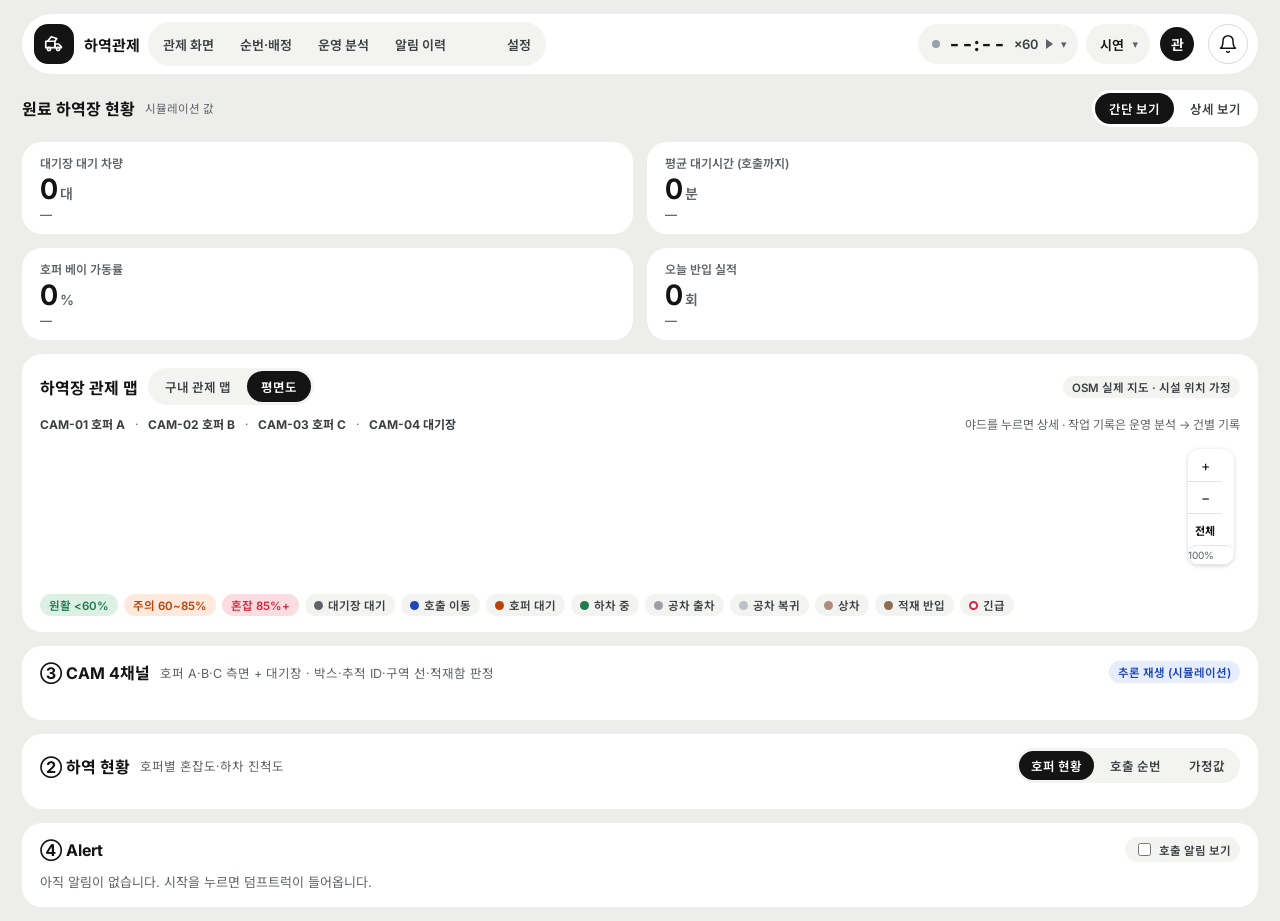
==== commit 68d1622e: "관제 맵을 구내 관제 맵 그림으로 교체 · 지도 확대·축소·이동 - web/assets/site_map_iso.svg: 팀 시안(site_map_full.html)에서 트럭·작업자" ====
--- a/web/index.html
+++ b/web/index.html
@@ -147,6 +147,12 @@
 /* ① 맵 */
 #mapBd{display:flex;flex-direction:column;gap:6px;overflow:hidden}
 #mapSvg{flex:1;min-height:0;width:100%}
+#mapBd{position:relative}
+#mapSvg,#isoSvg{touch-action:none;cursor:grab;user-select:none;-webkit-user-select:none} #mapSvg.drag,#isoSvg.drag{cursor:grabbing}
+.mapzoom{position:absolute;right:calc(var(--pad) + 6px);top:34px;display:flex;flex-direction:column;background:#fff;border-radius:12px;box-shadow:0 1px 4px rgba(0,0,0,.18);overflow:hidden;z-index:2}
+.mapzoom button{width:34px;height:32px;border:0;background:#fff;font:700 17px/1 inherit;color:var(--ink);cursor:pointer}
+.mapzoom button+button{border-top:1px solid var(--line)} .mapzoom button:hover{background:var(--soft)}
+.mapzoom .zr{font-size:11px;font-weight:700} .mapzoom .zl{font-size:10px;color:var(--muted);text-align:center;padding:3px 0;border-top:1px solid var(--line)}
 #mapSvg .hop{cursor:pointer}
 .veh{transition:transform .28s linear}
 .legend{display:flex;flex-wrap:wrap;gap:4px 6px}
@@ -627,12 +633,13 @@
 <main id="monMain">
   <div class="side" id="sideL" aria-label="호퍼 A · B"></div>
   <section class="card c-map" aria-label="시나리오 좌표 맵">
-    <div class="hd"><h2>하역장 관제 맵</h2><div class="seg" role="group" aria-label="맵 보기" style="background:var(--soft)"><button data-mv="iso" aria-pressed="false">3D 배치도</button><button data-mv="plan" aria-pressed="true">평면도</button></div><span class="mapsum" id="mapSum"></span><span class="sp"></span>
+    <div class="hd"><h2>하역장 관제 맵</h2><div class="seg" role="group" aria-label="맵 보기" style="background:var(--soft)"><button data-mv="iso" aria-pressed="false">구내 관제 맵</button><button data-mv="plan" aria-pressed="true">평면도</button></div><span class="mapsum" id="mapSum"></span><span class="sp"></span>
       <span class="chip" title="배경 지도와 경로 거리는 OpenStreetMap 실제 데이터, 원료야드·계근대·대기장·호퍼 위치는 가정">OSM 실제 지도 · 시설 위치 가정</span></div>
     <div class="bd" id="mapBd">
       <div class="mapnote"><span class="mcam">CAM-01 호퍼 A</span>·<span class="mcam">CAM-02 호퍼 B</span>·<span class="mcam">CAM-03 호퍼 C</span>·<span class="mcam">CAM-04 대기장</span><span class="sp"></span><span>야드를 누르면 상세 · 작업 기록은 운영 분석 → 건별 기록</span></div>
       <svg id="mapSvg" role="img" aria-label="하역장 평면도와 덤프트럭 위치" preserveAspectRatio="xMidYMid meet"></svg>
-      <svg id="isoSvg" style="display:none" role="img" aria-label="하역장 3D 배치도와 덤프트럭 위치" preserveAspectRatio="xMidYMid meet"></svg>
+      <svg id="isoSvg" style="display:none" role="img" aria-label="구내 관제 맵(입체 배치도)과 덤프트럭 위치" preserveAspectRatio="xMidYMid meet"></svg>
+      <div class="mapzoom" role="group" aria-label="지도 확대·축소"><button data-zm="in" aria-label="확대" title="확대 (마우스 휠 위로)">+</button><button data-zm="out" aria-label="축소" title="축소 (마우스 휠 아래로)">−</button><button data-zm="reset" class="zr" aria-label="전체 보기" title="전체 보기 (두 번 클릭)">전체</button><div class="zl" id="zoomLv">100%</div></div>
       <div class="legend">
         <span class="chip ok">원활 &lt;60%</span><span class="chip warn">주의 60~85%</span><span class="chip crit">혼잡 85%+</span>
         <span class="chip"><i style="background:var(--s-yard)"></i>대기장 대기</span><span class="chip"><i style="background:var(--s-moving)"></i>호출 이동</span>
@@ -980,29 +987,32 @@
   s.vehicles.filter(v=>v.state==='moving'&&v.xy&&v.sector_id).slice(0,4).forEach(v=>{
     ovLayer.appendChild(pill(v.xy[0]+14,v.xy[1]-34,v.id+' → '+sname(v.sector_id)+(v.bay!=null?' '+(v.bay+1)+'번 베이':'')+' · '+(v.eta_min||0)+'분','#1D47B8','#fff')); });
 }
-/* 3D 배치도: 시안 그림(web/assets/map3d.png, 움직이는 표시는 지운 배경) 위에 실제 데이터를 얹는다
-   좌표 = 그림 좌표(2419×1512 기준). 야드 상태 말풍선 · 트럭 위치 · 작업자 반경 · 이동 말풍선 · 대기장 대수는 /api/state 값 */
+/* 구내 관제 맵: 팀 시안 벡터 그림(web/assets/site_map_iso.svg — site_map_full.html에서 트럭·작업자·경로·상태 말풍선을 뺀 배경)
+   위에 실제 데이터를 얹는다. 좌표 = 그림 좌표(viewBox 29 82 1236 633). 호퍼 야드 색 · 트럭 위치 · 작업자 반경 · 이동 경로 · 대기장 대수는 /api/state 값 */
 const iso=$('#isoSvg');
+const ISO_VB=[29,82,1236,633];
 const M3={
-  bay:{A:[[577,630],[660,655],[743,680]],B:[[1100,790],[1182,812],[1263,832]],C:[[866,905],[948,925],[1030,945]]},
-  yardPill:{A:[443,428,[695,585]],B:[1055,500,[1268,752]],C:[641,1053,[885,892]]},
-  delayPill:{A:[800,606],B:[1273,845],C:[1100,1000]},
-  queue:{A:[[848,640],[880,652],[912,664]],B:[[1196,700],[1160,712],[1124,724]],C:[[1000,846],[968,834],[936,822]]},
-  hit:{A:[[548,548],[836,622],[790,724],[505,650]],B:[[1080,718],[1345,775],[1310,880],[1035,815]],C:[[850,825],[1095,885],[1035,985],[810,930]]},
-  lot:i=>i<6?[1312+48*i,688+12.5*i]:[1276+48*(i-6),744+11*(i-6)], lotPill:[1531,845,[1520,812]],
-  route:{A:[[1255,700],[1195,686],[1125,660],[1120,600],[1035,580],[920,600],[830,640]],
-         B:[[1255,700],[1195,686],[1110,718]],
-         C:[[1255,700],[1195,686],[1082,725],[1030,800],[1000,840]]}
+  yard:{A:[[304.5,297.2],[442.4,331.5],[409.0,382.5],[271.0,348.2]],B:[[582.6,382.9],[711.4,414.9],[677.9,465.9],[549.1,433.8]],C:[[463.4,442.2],[578.4,470.8],[545.9,520.3],[430.9,491.7]]},
+  bay:{A:[[303,337],[349,350],[395,362]],B:[[583,423],[626,434],[669,445]],C:[[462,481],[500,490],[539,499]]},
+  yardPill:{A:[235,227,[368,310]],B:[558,265,[671,398]],C:[340,558,[473,476]]},
+  delayPill:{A:[150,372],B:[674,448],C:[560,535]},
+  queue:{A:[[430,383],[412,380],[394,376]],B:[[604,377],[620,370],[637,366]],C:[[452,455],[432,456],[412,457]]},
+  lot:i=>i<6?[695+25.3*i,368+6.3*i]:[676+25.3*(i-6),396+6.3*(i-6)], lotPill:[811,447,[805,430]],
+  route:{A:[[664.6,372.3],[632.4,364.3],[594.8,348.3],[593.1,318.3],[551.7,308.0],[486.7,321.4],[419.7,354.2]],
+         B:[[664.6,372.3],[632.4,364.3],[597.3,384.6]],
+         C:[[664.6,372.3],[632.4,364.3],[597.3,384.6],[572.2,388.2],[535.3,442.4],[492.8,454.1]]},
+  movePill:[880,505]
 };
 const LVC={ok:'#2F6FE4',warn:'#F0A020',crit:'#E8590C',down:'#D7263D'};
+const LVF={ok:'rgba(47,111,228,.14)',warn:'rgba(240,160,32,.18)',crit:'rgba(232,89,12,.18)',down:'rgba(215,38,61,.22)'};
 function tw(t,fs){ let w=0; for(const ch of t) w+=/[ㄱ-힝]/.test(ch)?fs*0.98:(/[ ·.]/.test(ch)?fs*0.32:fs*0.58); return w; }
-function pill3(x,y,t,o){ o=o||{}; const fs=o.fs||24, w=Math.max(o.minw||0,tw(t,fs)+(o.dot?62:40)), h=fs*2;
-  let g='<g'+(o.attr||'')+'><rect x="'+x+'" y="'+(y+3)+'" width="'+w+'" height="'+h+'" rx="'+h/2+'" fill="rgba(0,0,0,.10)"/><rect x="'+x+'" y="'+y+'" width="'+w+'" height="'+h+'" rx="'+h/2+'" fill="'+(o.bg||'#fff')+'" stroke="'+(o.stroke||'#E3E3E0')+'" stroke-width="1.5"/>';
-  if(o.dot) g+='<circle cx="'+(x+26)+'" cy="'+(y+h/2)+'" r="8" fill="'+o.dot+'"/>';
-  g+='<text x="'+(x+(o.dot?44:20))+'" y="'+(y+h/2+fs*0.36)+'" font-size="'+fs+'" font-weight="700" fill="'+(o.fg||'#141414')+'">'+esc(t)+'</text></g>'; return {g,w,h}; }
-function lead(x1,y1,x2,y2){ return '<line x1="'+x1+'" y1="'+y1+'" x2="'+x2+'" y2="'+y2+'" stroke="#141414" stroke-width="2"/><circle cx="'+x2+'" cy="'+y2+'" r="4.5" fill="#141414"/>'; }
+function pill3(x,y,t,o){ o=o||{}; const fs=o.fs||12, k=fs/12, w=Math.max(o.minw||0,tw(t,fs)+(o.dot?31:20)*k), h=fs*2.1;
+  let g='<g'+(o.attr||'')+'><rect x="'+x+'" y="'+(y+1.5*k)+'" width="'+w+'" height="'+h+'" rx="'+h/2+'" fill="rgba(0,0,0,.10)"/><rect x="'+x+'" y="'+y+'" width="'+w+'" height="'+h+'" rx="'+h/2+'" fill="'+(o.bg||'#fff')+'" stroke="'+(o.stroke||'#E3E3E0')+'" stroke-width=".8"/>';
+  if(o.dot) g+='<circle cx="'+(x+13*k)+'" cy="'+(y+h/2)+'" r="'+4.5*k+'" fill="'+o.dot+'"/>';
+  g+='<text x="'+(x+(o.dot?23:10)*k)+'" y="'+(y+h/2+fs*0.36)+'" font-size="'+fs+'" font-weight="700" fill="'+(o.fg||'#141414')+'">'+esc(t)+'</text></g>'; return {g,w,h}; }
+function lead(x1,y1,x2,y2){ return '<line x1="'+x1+'" y1="'+y1+'" x2="'+x2+'" y2="'+y2+'" stroke="#2a2c31" stroke-width="1"/><circle cx="'+x2+'" cy="'+y2+'" r="2.6" fill="#2a2c31"/>'; }
 function truck3(x,y,o){ o=o||{}; const body=o.body||'#E3B341', cab=o.cab||'#2B2D2F';
-  let g='<g transform="translate('+x.toFixed(1)+','+y.toFixed(1)+')">';
+  let g='<g transform="translate('+x.toFixed(1)+','+y.toFixed(1)+') scale(.55)">';
   if(o.ring) g+='<ellipse cx="0" cy="8" rx="20" ry="12" fill="none" stroke="'+o.ring+'" stroke-width="3"/>';
   g+='<polygon points="-12,4 2,10 2,22 -12,16" fill="'+body+'" stroke="#fff" stroke-width="1"/><polygon points="2,10 8,6 8,18 2,22" fill="'+body+'" opacity=".75"/>';
   g+='<polygon points="-6,-14 6,-8 6,10 -6,4" fill="'+cab+'"/><polygon points="6,-8 14,-13 14,5 6,10" fill="'+cab+'" opacity=".8"/><polygon points="-6,-14 2,-19 14,-13 6,-8" fill="'+cab+'" opacity=".9"/>';
@@ -1010,40 +1020,74 @@
   return g+'</g>'; }
 function along(pts,f){ const L=[];let tot=0; for(let i=1;i<pts.length;i++){ const d=Math.hypot(pts[i][0]-pts[i-1][0],pts[i][1]-pts[i-1][1]); L.push(d); tot+=d; }
   let r=Math.max(0,Math.min(1,f))*tot; for(let i=0;i<L.length;i++){ if(r<=L[i]){ const k=L[i]?r/L[i]:0; return [pts[i][0]+(pts[i+1][0]-pts[i][0])*k,pts[i][1]+(pts[i+1][1]-pts[i][1])*k]; } r-=L[i]; } return pts[pts.length-1]; }
+let isoBaseState=0;   // 0 아직 · 1 불러오는 중 · 2 다 됨
 function drawIso(s){
-  iso.setAttribute('viewBox','0 0 2419 1512');
-  if(!iso.querySelector('#isoOv')) iso.innerHTML='<image href="/web/assets/map3d.png" x="0" y="0" width="2419" height="1512"/><g id="isoOv" font-family="Inter,Noto Sans KR,sans-serif"></g>';
+  if(!iso.querySelector('#isoOv')){ iso.setAttribute('viewBox',ISO_VB.join(' ')); iso.innerHTML='<rect x="-3000" y="-3000" width="8000" height="8000" fill="#efefec"/><g id="isoBase"></g><g id="isoOv" font-family="\'Noto Sans KR\',\'Malgun Gothic\',sans-serif"></g>'; }
+  if(!isoBaseState){ isoBaseState=1;
+    fetch('/web/assets/site_map_iso.svg').then(r=>r.text()).then(t=>{ const m=t.match(/<svg[^>]*>([\s\S]*)<\/svg>/); iso.querySelector('#isoBase').innerHTML=m?m[1]:''; isoBaseState=2; if(last&&mapView==='iso') drawIso(last); })
+      .catch(()=>{ isoBaseState=0; }); }
+  s.sectors.forEach(x=>{ const yp=iso.querySelector('#isoYard'+x.id); if(!yp) return; const lv=x.status==='down'?'down':x.level;
+    yp.setAttribute('fill',LVF[lv]); yp.setAttribute('stroke',LVC[lv]); yp.setAttribute('stroke-width','1.4'); });
   let g='', top='';
   s.sectors.forEach(x=>{ const id=x.id; if(!M3.bay[id]) return; const lv=x.status==='down'?'down':x.level;
-    g+='<polygon data-cam="'+x.cam_id+'" points="'+M3.hit[id].map(p=>p.join(',')).join(' ')+'" fill="'+(x.status==='down'?'rgba(215,38,61,.18)':'transparent')+'" style="cursor:pointer"><title>'+esc(x.name)+' CAM 보기</title></polygon>';
+    g+='<polygon data-cam="'+x.cam_id+'" points="'+M3.yard[id].map(p=>p.join(',')).join(' ')+'" fill="'+(x.status==='down'?'rgba(215,38,61,.12)':'transparent')+'" style="cursor:pointer"><title>'+esc(x.name)+' CAM 보기</title></polygon>';
     const [px,py,anc]=M3.yardPill[id], t=x.name+' 야드 · '+(x.status==='down'?'정지':LV_TEXT[x.level]+' '+x.congestion_pct+'%');
-    const p=pill3(px,py,t,{minw:352,dot:LVC[lv],attr:' data-cam="'+x.cam_id+'" style="cursor:pointer"'}); top+=lead(px+p.w*0.55,py+(anc[1]>py?p.h:0),anc[0],anc[1])+p.g;
+    const p=pill3(px,py,t,{fs:13,minw:186,dot:LVC[lv],attr:' data-cam="'+x.cam_id+'" style="cursor:pointer"'}); top+=lead(px+p.w*0.55,py+(anc[1]>py?p.h:0),anc[0],anc[1])+p.g;
     x.working.forEach(w=>{ const q=M3.bay[id][w.bay]||M3.bay[id][0];
-      if(w.safety){ g+='<ellipse cx="'+q[0]+'" cy="'+(q[1]+4)+'" rx="44" ry="26" fill="rgba(215,38,61,.16)" stroke="#D7263D" stroke-width="3" stroke-dasharray="7 5"/><g transform="translate('+(q[0]+28)+','+(q[1]-20)+')"><circle cy="-8" r="6" fill="#D7263D"/><rect x="-5" y="-2" width="10" height="20" rx="4" fill="#D7263D"/></g>';
-        const wx=Math.max(20,q[0]-400), wp=pill3(wx,q[1]-40,'작업자 · '+(w.safety_rule||'덤프 하역 반경')+' 안',{minw:343,bg:'#D7263D',stroke:'#D7263D',fg:'#fff'});
-        top+='<line x1="'+(wx+wp.w)+'" y1="'+(q[1]-16)+'" x2="'+(q[0]+28)+'" y2="'+(q[1]-22)+'" stroke="#141414" stroke-width="2"/>'+wp.g; }
+      if(w.safety){ g+='<ellipse cx="'+q[0]+'" cy="'+(q[1]+2)+'" rx="22" ry="13" fill="rgba(215,38,61,.14)" stroke="#D7263D" stroke-width="1.5" stroke-dasharray="4 3"/><g transform="translate('+(q[0]+14)+','+(q[1]-10)+') scale(.5)"><circle cy="-8" r="6" fill="#D7263D"/><rect x="-5" y="-2" width="10" height="20" rx="4" fill="#D7263D"/></g>';
+        const wx=Math.max(40,q[0]-215), wp=pill3(wx,q[1]-22,'작업자 · '+(w.safety_rule||'덤프 하역 반경')+' 안',{minw:180,bg:'#D7263D',stroke:'#D7263D',fg:'#fff'});
+        top+='<line x1="'+(wx+wp.w)+'" y1="'+(q[1]-9)+'" x2="'+(q[0]+14)+'" y2="'+(q[1]-12)+'" stroke="#2a2c31" stroke-width="1"/>'+wp.g; }
       g+=truck3(q[0],q[1],{raised:w.dump_deg>=15,ring:w.delayed?'#E8590C':null}); });
     const late=x.working.filter(w=>w.delayed);
-    if(late.length){ const [dx,dy]=M3.delayPill[id], q=M3.bay[id][late[0].bay]||M3.bay[id][0], dp=pill3(dx,dy,'작업 지연 ×'+Math.max(...late.map(w=>w.delay_x||1.3)).toFixed(1),{minw:210,bg:'#FFE9DD',stroke:'#FFE9DD',fg:'#C2410C'});
-      top+=lead(dx+8,dy+dp.h/2,q[0],q[1])+dp.g; }
+    if(late.length){ const [dx,dy]=M3.delayPill[id], q=M3.bay[id][late[0].bay]||M3.bay[id][0], dp=pill3(dx,dy,'작업 지연 ×'+Math.max(...late.map(w=>w.delay_x||1.3)).toFixed(1),{minw:110,bg:'#FDE7D6',stroke:'#FDE7D6',fg:'#C2410C'});
+      top+=lead(dx+6,dy+dp.h/2,q[0],q[1])+dp.g; }
     (x.queue||[]).slice(0,3).forEach((vid,i)=>{ const q=M3.queue[id][i]; g+=truck3(q[0],q[1],{}); });
   });
   const yard=s.vehicles.filter(v=>v.state==='yard'||v.state==='arrived');
   yard.slice(0,12).forEach((v,i)=>{ const q=M3.lot(i); g+=truck3(q[0],q[1],{ring:v.urgent?'#D7263D':null}); });
-  const [lx,ly,la]=M3.lotPill, lp=pill3(lx,ly,'차량 대기장 · '+s.counts.yard+'대',{minw:280,dot:'#8A8F95'}); top+=lead(lx+8,ly+lp.h/2,la[0],la[1])+lp.g;
+  const [lx,ly,la]=M3.lotPill, lp=pill3(lx,ly,'차량 대기장 · '+s.counts.yard+'대',{fs:13,minw:148,dot:'#8A8F95'}); top+=lead(lx+6,ly+lp.h/2,la[0],la[1])+lp.g;
   s.vehicles.filter(v=>v.state==='moving'&&v.sector_id&&M3.route[v.sector_id]).slice(0,3).forEach((v,i)=>{
     const sec=s.sectors.find(x=>x.id===v.sector_id), dest=M3.bay[v.sector_id][v.bay||0], pts=M3.route[v.sector_id].concat([dest]);
     const f=sec&&sec.travel_min?1-(v.eta_min||0)/sec.travel_min:0.5, q=along(pts,f);
-    g+='<polyline points="'+pts.map(p=>p.join(',')).join(' ')+'" fill="none" stroke="#2F6FE4" stroke-width="4" stroke-dasharray="10 8" opacity=".85"/><circle cx="'+dest[0]+'" cy="'+(dest[1]+8)+'" r="9" fill="#2F6FE4" stroke="#fff" stroke-width="3"/>';
+    g+='<polyline points="'+pts.map(p=>p.join(',')).join(' ')+'" fill="none" stroke="#2F6FE4" stroke-width="2.4" stroke-dasharray="6 5" opacity=".9"/><circle cx="'+dest[0]+'" cy="'+(dest[1]+4)+'" r="5" fill="#2F6FE4" stroke="#fff" stroke-width="2"/>';
     g+=truck3(q[0],q[1],{body:'#2F6FE4',cab:'#1D47B8',ring:v.urgent?'#D7263D':null});
-    const y0=954+i*58, mp=pill3(1188,y0,v.id+' → '+sname(v.sector_id)+' '+((v.bay||0)+1)+'번 베이 · '+(v.eta_min||0)+'분',{minw:474,bg:'#2F6FE4',stroke:'#2F6FE4',fg:'#fff'});
-    top+='<line x1="1200" y1="'+(y0+mp.h/2)+'" x2="'+q[0].toFixed(1)+'" y2="'+q[1].toFixed(1)+'" stroke="#141414" stroke-width="2"/>'+mp.g; });
+    const [mx,my0]=M3.movePill, y0=my0+i*30, mp=pill3(mx,y0,v.id+' → '+sname(v.sector_id)+' '+((v.bay||0)+1)+'번 베이 · '+(v.eta_min||0)+'분',{minw:240,bg:'#2F6FE4',stroke:'#2F6FE4',fg:'#fff'});
+    top+='<line x1="'+(mx+4)+'" y1="'+(y0+mp.h/2)+'" x2="'+q[0].toFixed(1)+'" y2="'+q[1].toFixed(1)+'" stroke="#2a2c31" stroke-width="1"/>'+mp.g; });
   iso.querySelector('#isoOv').innerHTML=g+top;
 }
+/* 확대·축소·끌어서 이동: 휠(커서 위치 기준) · 끌기 · 두 번 클릭 = 전체 · 오른쪽 위 버튼. viewBox만 바꾼다(그림은 다시 그리지 않음) */
+function zoomable(sv,base){
+  const z={b:base.slice(),v:base.slice()}, MAXZ=8;
+  const apply=()=>{ sv.setAttribute('viewBox',z.v.map(n=>+n.toFixed(2)).join(' ')); if(sv.style.display!=='none') $('#zoomLv').textContent=Math.round(z.b[2]/z.v[2]*100)+'%'; };
+  const clamp=()=>{ const [bx,by,bw,bh]=z.b; let [x,y,w,h]=z.v;
+    w=Math.min(bw,Math.max(bw/MAXZ,w)); h=w*bh/bw;
+    x=Math.min(bx+bw-w,Math.max(bx,x)); y=Math.min(by+bh-h,Math.max(by,y)); z.v=[x,y,w,h]; };
+  const pt=(cx,cy)=>{ const m=sv.getScreenCTM(); if(!m) return [z.v[0]+z.v[2]/2,z.v[1]+z.v[3]/2]; const p=new DOMPoint(cx,cy).matrixTransform(m.inverse()); return [p.x,p.y]; };
+  z.zoomAt=(f,px,py)=>{ const [x,y,w,h]=z.v; if(px==null){ px=x+w/2; py=y+h/2; } const nw=Math.min(z.b[2],Math.max(z.b[2]/MAXZ,w*f)), k=nw/w;
+    z.v=[px-(px-x)*k,py-(py-y)*k,nw,h*k]; clamp(); apply(); };
+  z.reset=()=>{ z.v=z.b.slice(); apply(); };
+  z.show=apply;
+  sv.addEventListener('wheel',e=>{ e.preventDefault(); const [px,py]=pt(e.clientX,e.clientY); z.zoomAt(e.deltaY<0?0.8:1.25,px,py); },{passive:false});
+  let drag=null, moved=false;
+  sv.addEventListener('pointerdown',e=>{ if(e.button!==0) return; e.preventDefault(); drag={x:e.clientX,y:e.clientY,v:z.v.slice()}; moved=false; });   // 끌 때 글자가 선택(파랗게)되지 않게
+  sv.addEventListener('selectstart',e=>e.preventDefault());
+  sv.addEventListener('pointermove',e=>{ if(!drag) return; const dx=e.clientX-drag.x, dy=e.clientY-drag.y;
+    if(!moved&&Math.hypot(dx,dy)<4) return;
+    if(!moved){ moved=true; sv.classList.add('drag'); try{ sv.setPointerCapture(e.pointerId); }catch(_){} }
+    const m=sv.getScreenCTM(), sc=m?1/m.a:1; z.v=[drag.v[0]-dx*sc,drag.v[1]-dy*sc,drag.v[2],drag.v[3]]; clamp(); apply(); });
+  const up=()=>{ drag=null; sv.classList.remove('drag'); };
+  sv.addEventListener('pointerup',up); sv.addEventListener('pointercancel',up);
+  sv.addEventListener('click',e=>{ if(moved){ e.stopPropagation(); e.preventDefault(); moved=false; } },true);   // 끌기 끝의 클릭은 CAM 열기로 치지 않음
+  sv.addEventListener('dblclick',e=>{ e.preventDefault(); z.reset(); });
+  return z;
+}
+const ZOOM={plan:zoomable($('#mapSvg'),[0,0,S.map.width,S.map.height]),iso:zoomable(iso,ISO_VB)};
+document.querySelectorAll('[data-zm]').forEach(b=>b.addEventListener('click',()=>{ const z=ZOOM[mapView]; if(!z) return;
+  if(b.dataset.zm==='reset') z.reset(); else z.zoomAt(b.dataset.zm==='in'?0.8:1.25); }));
 iso.addEventListener('click',e=>{ const h=e.target.closest('[data-cam]'); if(h) openCam(h.dataset.cam); });
-let mapView='plan'; try{ mapView=localStorage.getItem('mapView')||'plan'; }catch(e){}
-function setMapView(m){ mapView=m; try{ localStorage.setItem('mapView',m); }catch(e){}
-  $('#mapSvg').style.display=m==='plan'?'':'none'; $('#isoSvg').style.display=m==='iso'?'':'none';
+let mapView='iso'; try{ mapView=localStorage.getItem('mapView2')||'iso'; }catch(e){}
+function setMapView(m){ mapView=m; try{ localStorage.setItem('mapView2',m); }catch(e){}
+  $('#mapSvg').style.display=m==='plan'?'':'none'; $('#isoSvg').style.display=m==='iso'?'':'none'; if(ZOOM[m]) ZOOM[m].show();
   document.querySelectorAll('[data-mv]').forEach(b=>b.setAttribute('aria-pressed',String(b.dataset.mv===m))); if(last) render(last); }
 document.querySelectorAll('[data-mv]').forEach(b=>b.addEventListener('click',()=>setMapView(b.dataset.mv)));
 const vehNodes={};
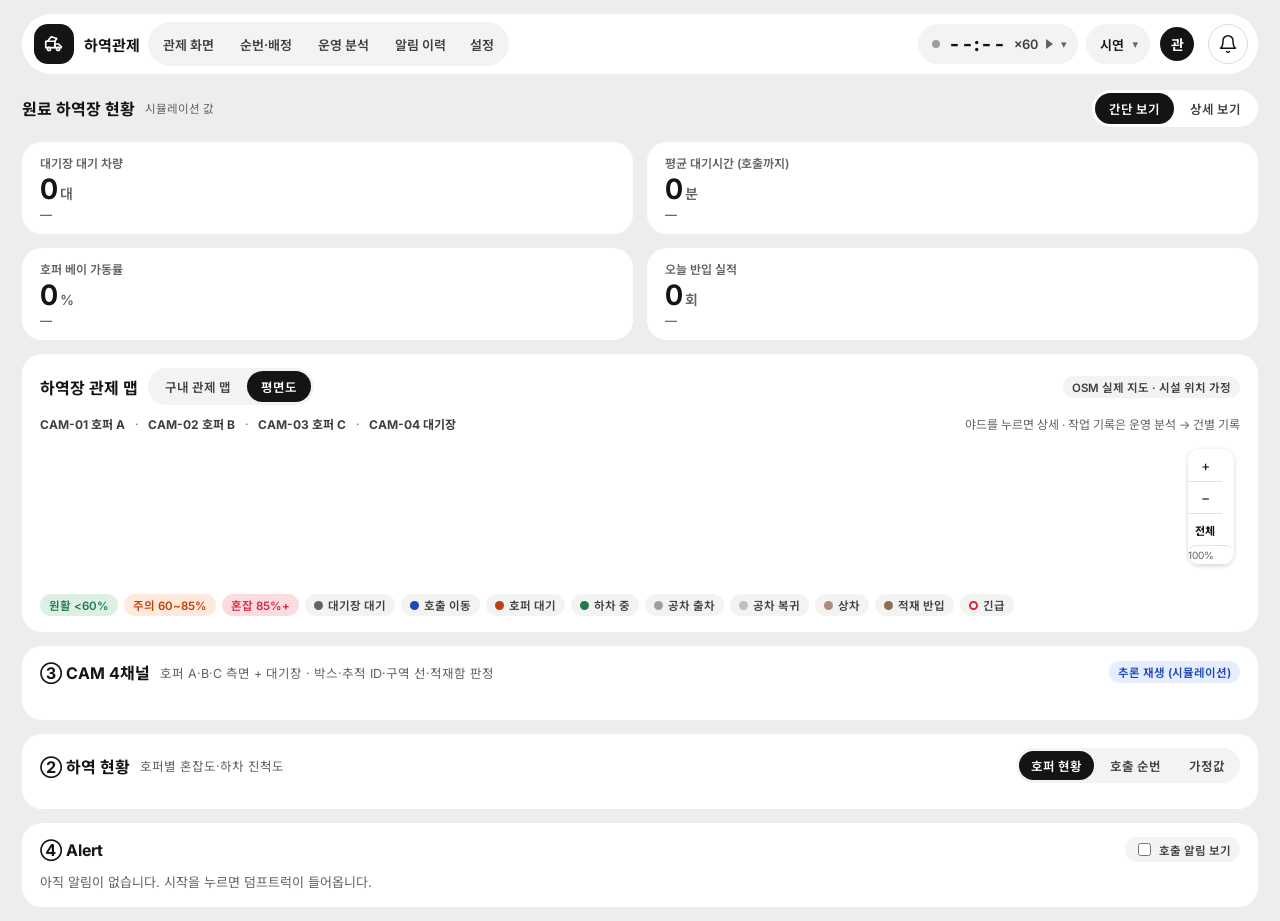
==== commit 17b69e02: "알림 이력 숫자 배지를 글자 옆에 붙임 · CAM-02(호퍼 B) 구역 B-BAY-1 조정 - 상단 메뉴 '알림 이력' 배지: 칸 오른쪽 끝 고정(여백 48px) → 글자 바로 뒤" ====
--- a/web/index.html
+++ b/web/index.html
@@ -48,7 +48,7 @@
 nav a,nav span{position:relative;flex:none;display:inline-flex;align-items:center;min-height:36px;padding:0 16px;border-radius:999px;font-size:13px;font-weight:600;color:var(--ink-2);text-decoration:none}
 nav a[aria-current]{background:var(--ink);color:#fff}
 nav a:not([aria-current]):hover{background:var(--card)}
-nav a[href="#alerts"]{padding-right:48px} nav .cnt{position:absolute;top:50%;right:6px;transform:translateY(-50%);min-width:18px;height:18px;border-radius:9px;background:var(--red);color:#fff;font-size:11px;display:inline-flex;align-items:center;justify-content:center;padding:0 5px}
+nav a[href="#alerts"]{padding-right:12px} nav .cnt{margin-left:5px;min-width:18px;height:18px;border-radius:9px;background:var(--red);color:#fff;font-size:11px;display:inline-flex;align-items:center;justify-content:center;padding:0 5px}
 nav .cnt[hidden]{display:none}
 .view{flex:1;min-height:0;display:flex;flex-direction:column;gap:var(--gap)}
 .view[hidden]{display:none}
@@ -521,7 +521,7 @@
 .bell .cnt{min-width:18px}
 @media (max-width:1520px){ .brand small{display:none} }
 @media (max-width:1440px){ .who .wn{display:none} }
-@media (max-width:1360px){ nav a,nav span{padding:0 11px} nav a[href="#alerts"]{padding-right:46px} header{gap:8px} }
+@media (max-width:1360px){ nav a,nav span{padding:0 11px} nav a[href="#alerts"]{padding-right:9px} header{gap:8px} }
 @media (max-width:1300px){ .hchip .hl{display:none} }
 #camBays.bays3{display:grid;grid-template-columns:repeat(3,minmax(0,1fr));gap:10px;margin-top:10px}
 #camBays .bay{background:#F6F6F4;border-radius:16px;padding:12px 14px;display:flex;flex-direction:column;gap:6px;font-size:13px}
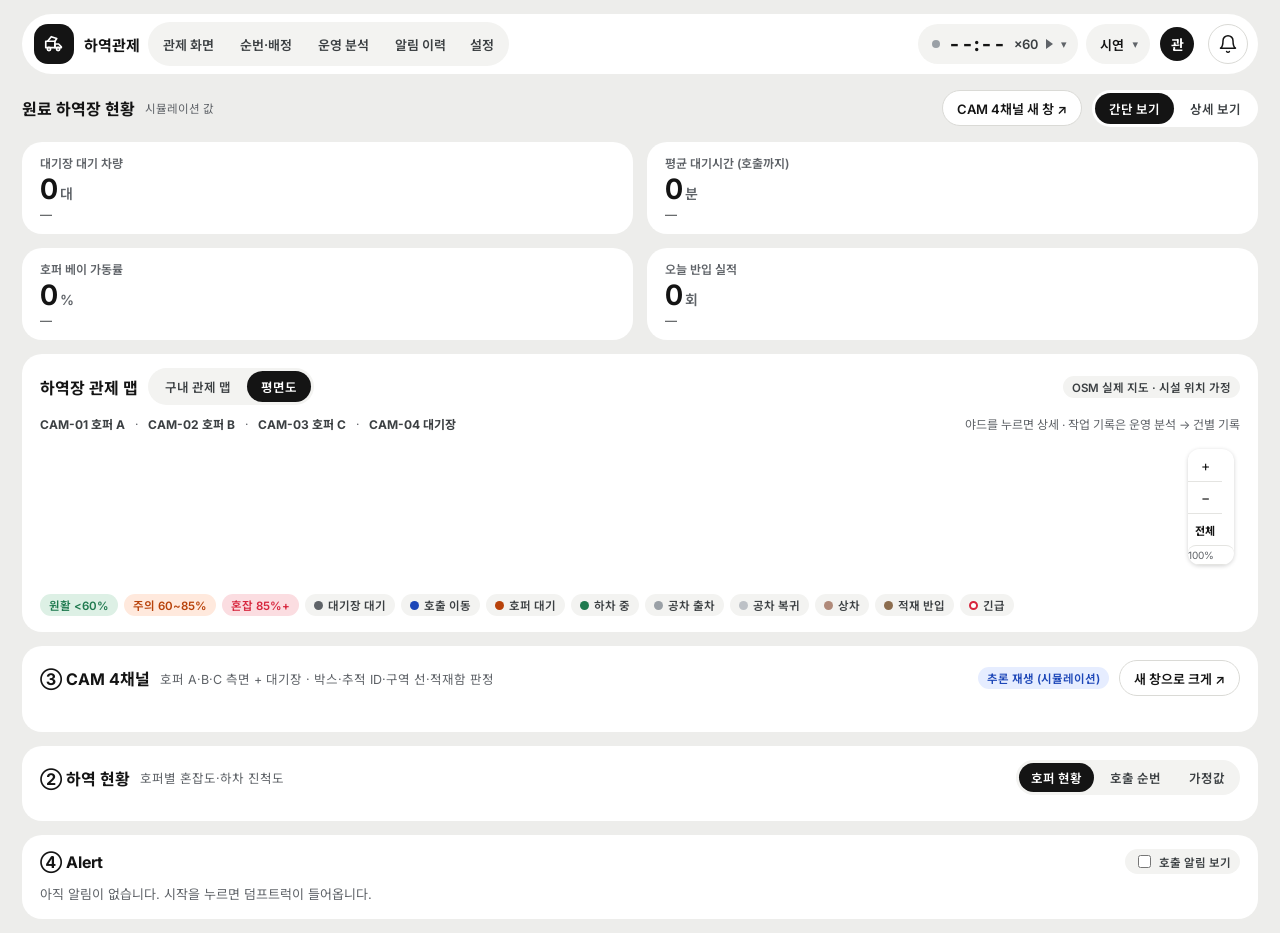
==== commit d46c3fb4: "R17: CAM 4채널 새 창(/cams) · 공통 그리기(cam_view.js) · 1채널 확대 · 위험 테두리 - I1 대시보드 [CAM 4채널 새 창 ↗](상단) · [새 창" ====
--- a/web/index.html
+++ b/web/index.html
@@ -144,6 +144,7 @@
 .chip.ok{background:var(--green-bg);color:var(--green)} .chip.warn{background:var(--orange-bg);color:var(--orange)} .chip.crit{background:var(--red-bg);color:var(--red)}
 .chip.down{background:var(--red);color:#fff} .chip.blue{background:var(--blue-bg);color:var(--blue)} .chip.dark{background:var(--ink);color:#fff}
 
+.realv{display:inline-block;margin-left:6px;padding:0 6px;border-radius:6px;background:#E6F4EA;color:#137333;font-size:11px;font-weight:700}
 /* ① 맵 */
 #mapBd{display:flex;flex-direction:column;gap:6px;overflow:hidden}
 #mapSvg{flex:1;min-height:0;width:100%}
@@ -622,6 +623,7 @@
 
 <div class="view" id="view-monitor">
 <div class="mon-bar"><h1>원료 하역장 현황</h1><span class="simnote" id="monNote">시뮬레이션 값</span><div class="sstrip" id="sstrip" hidden role="alert"></div><span class="sp"></span>
+  <button class="pill-btn" id="camsWinBtn2" title="CAM 4채널을 별도 창으로 크게 (두 번째 모니터용)">CAM 4채널 새 창 ↗</button>
   <div class="seg" role="group" aria-label="보기 방식"><button data-mode="simple" aria-pressed="true">간단 보기</button><button data-mode="detail" aria-pressed="false">상세 보기</button></div></div>
 <section class="kpis" aria-label="요약">
   <div class="kpi"><span class="k">대기장 대기 차량</span><span class="v num" id="kWait">0<small>대</small></span><span class="s" id="kWaitS">—</span></div>
@@ -651,7 +653,7 @@
 
   <div class="side" id="sideR" aria-label="호퍼 C · 다음 호출"></div>
   <section class="card c-cam" aria-label="CAM 4채널">
-    <div class="hd"><h2>③ CAM 4채널</h2><span class="sub">호퍼 A·B·C 측면 + 대기장 · 박스·추적 ID·구역 선·적재함 판정</span><span class="sp"></span><span class="chip blue" id="camsSrc">추론 재생 (시뮬레이션)</span></div>
+    <div class="hd"><h2>③ CAM 4채널</h2><span class="sub">호퍼 A·B·C 측면 + 대기장 · 박스·추적 ID·구역 선·적재함 판정</span><span class="sp"></span><span class="chip blue" id="camsSrc">추론 재생 (시뮬레이션)</span><button class="pill-btn" id="camsWinBtn" title="CAM 4채널을 별도 창으로 크게 (두 번째 모니터용) — 이미 열려 있으면 그 창을 앞으로">새 창으로 크게 ↗</button></div>
     <div class="bd"><div class="cams" id="cams"></div></div>
   </section>
 
@@ -797,7 +799,7 @@
       <div class="hd"><h2 id="camName">CAM</h2><span class="chip blue" id="camSrc">추론 결과 재생 (시뮬레이션)</span><span class="sp"></span><span class="ovt" id="ovToggles" role="group" aria-label="겹쳐 그리기"><button data-ov="box" aria-pressed="true">박스</button><button data-ov="id" aria-pressed="true">추적 ID</button><button data-ov="zone" aria-pressed="true">구역 선</button><button data-ov="radius" aria-pressed="true">덤프 하역 반경</button></span></div>
       <div class="bd"><div class="vwrap" id="bigWrap"><video id="bigVid" muted loop playsinline preload="auto" hidden></video><canvas id="bigCam" width="1280" height="720"></canvas></div><div class="vctl" id="vctl" hidden><span class="chip live">LIVE(영상)</span><span class="num" id="vTime">00:00 / 00:00</span><button class="pill-btn" id="vPlay">일시정지</button><span class="seg" role="group" aria-label="재생 속도"><button data-rate="1" aria-pressed="true">×1</button><button data-rate="4" aria-pressed="false">×4</button><button data-rate="8" aria-pressed="false">×8</button></span><span class="cap" id="vNote"></span></div>
         <div class="bays3" id="camBays"></div>
-        <p class="cap">판정 규칙: 박스 아래 중심점이 베이·대기선 구역 안에 3초 이상 있으면 진입으로 본다. 덤프트럭 전체 박스의 세로/가로 비율이 0.6 이상이면 적재함 상승(하차 중)으로 판정한다. 아차사고: 사람 발끝이 위험 구역(덤프 반경 · 후진 경로)에 있고 그 베이 트럭 조건이 맞으면 빨간 강조 — 이어진 시간 1초 L2 경고, 2초 L3 하차 중지(가정값). 영상이 없는 채널은 시뮬레이터가 만든 합성 화면이다.</p></div>
+        <p class="cap">판정 규칙: 박스 아래 중심점이 베이·대기선 구역 안에 3초 이상 있으면 진입으로 본다. 덤프트럭 전체 박스의 세로/가로 비율이 0.6 이상이면 적재함 상승(하차 중)으로 판정한다. 아차사고: 사람 발끝이 위험 구역(덤프 반경 · 후진 경로)에 있고 그 베이 트럭 조건이 맞으면 빨간 강조 — 이어진 시간 1초 L2 경고, 2초 L3 하차 중지(가정값). 대기장(CAM-04)은 사람과 움직이는 트럭 사이를 선과 거리(m, 사람 키 1.7m 기준)로 표시 — 3m 이하 L1 · 2m 이하 L2 · 1m 이하 L3(가정값). 합성 사람은 꺼져 있다. 영상이 없는 채널은 시뮬레이터가 만든 합성 화면이다.</p></div>
     </section>
     <div class="cam-side">
       <section class="card" aria-label="탐지 목록" style="flex:1">
@@ -817,6 +819,7 @@
   </div>
 </div>
 
+<script src="/web/cam_view.js"></script>
 <script>
 (async function(){
 'use strict';
@@ -972,8 +975,17 @@
 const yardLbl=[...svg.querySelectorAll('text')].find(t=>t.textContent==='차량 대기장');
 function pill(x,y,txt,fill,col,bold){ const g=el('g',{transform:'translate('+x.toFixed(1)+','+y.toFixed(1)+')'}); const t=el('text',{x:10,y:15,'font-size':14,'font-weight':bold?800:700,fill:col,'font-family':'Inter,Noto Sans KR,sans-serif'},txt);
   g.appendChild(el('rect',{x:0,y:0,width:txt.length*8.6+20,height:22,rx:11,fill,stroke:'#fff','stroke-width':2})); g.appendChild(t); return g; }
+function yardNM(s){ // 최근 10분(시뮬레이션) 안 대기장 아차사고 중 가장 높은 단계 · 가장 최근
+  const now=s.t, xs=(s.near_miss||[]).filter(x=>x.sector_id==null&&x.t!=null&&now-x.t<=10&&now>=x.t);
+  if(!xs.length) return null; const r={L3:3,L2:2,L1:1}; return xs.slice().sort((a,b)=>(r[b.level]-r[a.level])||(b.t-a.t))[0]; }
+function nmText(x){ return '아차사고 '+x.level+' · 움직이는 트럭↔사람 '+x.min_dist_m+'m · '+x.ts; }
 function drawOverlay(s){
   ovLayer.innerHTML='';
+  const ynm=yardNM(s), yz=S.zones.find(z=>z.id==='YARD');
+  if(ynm&&yz){ const b=bbox(yz.poly), cx=(b[0]+b[2])/2, cy=(b[1]+b[3])/2, col=ynm.level==='L3'?'#D7263D':ynm.level==='L2'?'#E8590C':'#C99400';
+    const g=el('g',{'data-cam':ynm.cam_id,style:'cursor:pointer'}); g.appendChild(el('title',{},'대기장 아차사고 — 눌러서 '+ynm.cam_id+' 장면 보기'));
+    g.appendChild(el('circle',{cx,cy,r:Math.max(26,(b[2]-b[0])*0.35),fill:'rgba(215,38,61,.14)',stroke:col,'stroke-width':3,'stroke-dasharray':'6 4'}));
+    g.appendChild(pill(cx-20,b[3]+8,nmText(ynm),col,'#fff',true)); ovLayer.appendChild(g); }
   if(yardLbl) yardLbl.textContent='차량 대기장 · '+s.counts.yard+'대';
   s.sectors.forEach(x=>{ const sc=S.sectors.find(y=>y.id===x.id), b=bbox(sc.poly);
     secShape[x.id].pct.textContent=x.status==='down'?'정지':LV_TEXT[x.level]+' '+x.congestion_pct+'%';
@@ -998,6 +1010,7 @@
   delayPill:{A:[150,372],B:[674,448],C:[560,535]},
   queue:{A:[[430,383],[412,380],[394,376]],B:[[604,377],[620,370],[637,366]],C:[[452,455],[432,456],[412,457]]},
   lot:i=>i<6?[695+25.3*i,368+6.3*i]:[676+25.3*(i-6),396+6.3*(i-6)], lotPill:[811,447,[805,430]],
+  lotPoly:[[683.0,345.7],[850.8,387.4],[812.3,446.2],[644.4,404.4]], lotCenter:[747,396], nmPill:[860,410],
   route:{A:[[664.6,372.3],[632.4,364.3],[594.8,348.3],[593.1,318.3],[551.7,308.0],[486.7,321.4],[419.7,354.2]],
          B:[[664.6,372.3],[632.4,364.3],[597.3,384.6]],
          C:[[664.6,372.3],[632.4,364.3],[597.3,384.6],[572.2,388.2],[535.3,442.4],[492.8,454.1]]},
@@ -1046,6 +1059,12 @@
   const yard=s.vehicles.filter(v=>v.state==='yard'||v.state==='arrived');
   yard.slice(0,12).forEach((v,i)=>{ const q=M3.lot(i); g+=truck3(q[0],q[1],{ring:v.urgent?'#D7263D':null}); });
   const [lx,ly,la]=M3.lotPill, lp=pill3(lx,ly,'차량 대기장 · '+s.counts.yard+'대',{fs:13,minw:148,dot:'#8A8F95'}); top+=lead(lx+6,ly+lp.h/2,la[0],la[1])+lp.g;
+  const ynm=yardNM(s);   // 대기장 아차사고(R16, 실제 영상 CAM-04)
+  if(ynm){ const col=ynm.level==='L3'?'#D7263D':ynm.level==='L2'?'#E8590C':'#C99400', [cx,cy]=M3.lotCenter;
+    g+='<g data-cam="'+esc(ynm.cam_id)+'" style="cursor:pointer"><title>대기장 아차사고 — 눌러서 '+esc(ynm.cam_id)+' 장면 보기</title><polygon points="'+M3.lotPoly.map(p=>p.join(',')).join(' ')+'" fill="rgba(215,38,61,.16)" stroke="'+col+'" stroke-width="2" stroke-dasharray="5 4"/>'+
+      '<g transform="translate('+cx+','+(cy-4)+') scale(.6)"><circle cy="-8" r="6" fill="'+col+'"/><rect x="-5" y="-2" width="10" height="20" rx="4" fill="'+col+'"/></g></g>';
+    const np=pill3(M3.nmPill[0],M3.nmPill[1],nmText(ynm),{minw:250,bg:col,stroke:col,fg:'#fff',attr:' data-cam="'+esc(ynm.cam_id)+'" style="cursor:pointer"'});
+    top+=lead(M3.nmPill[0]+6,M3.nmPill[1]+np.h/2,cx,cy)+np.g; }
   s.vehicles.filter(v=>v.state==='moving'&&v.sector_id&&M3.route[v.sector_id]).slice(0,3).forEach((v,i)=>{
     const sec=s.sectors.find(x=>x.id===v.sector_id), dest=M3.bay[v.sector_id][v.bay||0], pts=M3.route[v.sector_id].concat([dest]);
     const f=sec&&sec.travel_min?1-(v.eta_min||0)/sec.travel_min:0.5, q=along(pts,f);
@@ -1085,6 +1104,7 @@
 document.querySelectorAll('[data-zm]').forEach(b=>b.addEventListener('click',()=>{ const z=ZOOM[mapView]; if(!z) return;
   if(b.dataset.zm==='reset') z.reset(); else z.zoomAt(b.dataset.zm==='in'?0.8:1.25); }));
 iso.addEventListener('click',e=>{ const h=e.target.closest('[data-cam]'); if(h) openCam(h.dataset.cam); });
+svg.addEventListener('click',e=>{ const h=e.target.closest('[data-cam]'); if(h) openCam(h.dataset.cam); });   // 평면도 대기장 아차사고 표식 → CAM-04
 let mapView='iso'; try{ mapView=localStorage.getItem('mapView2')||'iso'; }catch(e){}
 function setMapView(m){ mapView=m; try{ localStorage.setItem('mapView2',m); }catch(e){}
   $('#mapSvg').style.display=m==='plan'?'':'none'; $('#isoSvg').style.display=m==='iso'?'':'none'; if(ZOOM[m]) ZOOM[m].show();
@@ -1119,144 +1139,34 @@
 /* ---------- CAM (측면 시점 합성 화면 + 판정 오버레이) ---------- */
 /* ---------- 영상 채널 (R9): /api/cams → 영상이 있으면 LIVE(영상), 없으면 시뮬레이션 그림 ---------- */
 const VC={}; let VSCALE=1;
-try{ const r=await (await fetch('/api/cams')).json(); (r.cams||[]).forEach(c=>{ if(c.source==='video') VC[c.camera]=c; }); VSCALE=r.time_scale||1; }catch(e){}
+let APR=null;   // 접근 규칙 ③(R16) 기준값 — 서버 판정(vision/near_miss.py)과 같은 값으로 CAM 화면에 거리선을 그린다
+try{ const r=await (await fetch('/api/cams')).json(); (r.cams||[]).forEach(c=>{ if(c.source==='video') VC[c.camera]=c; }); VSCALE=r.time_scale||1;
+  APR=((r.near_miss||{}).rules||[]).find(x=>x.key==='approach'&&x.enabled)||null; }catch(e){}
 const isLive=id=>!!VC[id];
 const DET={};
 async function loadDet(id){ if(id in DET) return DET[id]; DET[id]=null; const c=VC[id]; if(c&&c.det_url){ try{ DET[id]=await (await fetch(c.det_url)).json(); }catch(e){} } return DET[id]; }
 Object.keys(VC).forEach(loadDet);
-function detAt(d,t){ if(!d||!d.frames.length) return null; const F=d.frames; let lo=0,hi=F.length-1; while(lo<hi){ const m=(lo+hi+1)>>1; if(F[m].t<=t) lo=m; else hi=m-1; } return F[lo]; }
 const OV={box:true,id:true,zone:true,radius:true};
-const ZCOL={하차:'#5BD38F',대기:'#F0A54A',위험:'#FF5A6E','보행 통로':'#6FA2FF','출입 금지':'#C38BFF'};
-/* 합성 사람(R15, data/stand_in.json) — 서버 판정(vision/near_miss.py)과 같은 직선 보간 */
-function standAt(tracks,t){ const out=[]; (tracks||[]).forEach(tr=>{ const k=tr.keys; if(!k||!k.length||t<k[0][0]||t>k[k.length-1][0]) return;
-  let i=0; for(let j=0;j<k.length;j++) if(k[j][0]<=t) i=j; const a=k[i], b=k[Math.min(i+1,k.length-1)], r=b[0]===a[0]?0:(t-a[0])/(b[0]-a[0]);
-  const v=[1,2,3,4].map(n=>a[n]+(b[n]-a[n])*r); out.push({track_id:tr.track_id,cls:'person',bbox:[v[0]-v[2]/2,v[1]-v[3],v[0]+v[2]/2,v[1]],stand_in:true}); }); return out; }
-function drawOv(cv,id,t,small){
-  const c=VC[id], ctx=cv.getContext('2d'); if(!c) return; const [fw,fh]=c.size;
-  if(cv.width!==fw||cv.height!==fh){ cv.width=fw; cv.height=fh; }
-  ctx.clearRect(0,0,fw,fh); const lw=Math.max(2,fw/480), fs=Math.round(fw/(small?40:64));
-  ctx.font='700 '+fs+'px Inter,Noto Sans KR,sans-serif'; ctx.lineJoin='round';
-  if(OV.zone||OV.radius) (c.zones||[]).forEach(z=>{ if(z.type==='위험'?!OV.radius:!OV.zone) return;
-    ctx.setLineDash([lw*4,lw*3]); ctx.lineWidth=lw; ctx.strokeStyle=ZCOL[z.type]||'#fff'; ctx.beginPath(); z.points.forEach((p,i)=>i?ctx.lineTo(p[0],p[1]):ctx.moveTo(p[0],p[1])); ctx.closePath(); ctx.stroke();
-    if(z.type==='위험'){ ctx.fillStyle='rgba(255,90,110,.12)'; ctx.fill(); } ctx.setLineDash([]);
-    if(!small){ ctx.fillStyle=ZCOL[z.type]||'#fff'; const xs=z.points.map(p=>p[0]), ys=z.points.map(p=>p[1]);   // 위험 구역 이름은 아래쪽에(베이 이름과 겹치지 않게)
-      if(z.type==='위험') ctx.fillText(z.name,Math.min(...xs)+6,Math.max(...ys)-8); else ctx.fillText(z.name,z.points[0][0]+6,z.points[0][1]+fs+4); } });
-  const f0=detAt(DET[id],t); if(!f0) return;
-  const f={objects:f0.objects.concat(standAt(c.stand_in,t))};
-  const zs=(c.zones||[]).filter(z=>z.type==='하차'||z.type==='대기');
-  // 아차사고 위험(R15): 사람 발끝이 위험 구역 안 + 그 베이 트럭 조건(덤프 반경 = 적재함 상승 · 후진 경로 = 베이에 트럭) → 빨간 강조
-  const trucksNow=f.objects.filter(o=>o.cls==='truck').map(o=>{ const b=o.bbox, ft=[(b[0]+b[2])/2,b[3]], bz=zs.find(z=>z.type==='하차'&&ptIn(ft,z.points)); return {o,bz,up:bz&&medRatio(DET[id],t,o.track_id,(b[3]-b[1])/Math.max(1,b[2]-b[0]))>=0.6}; });
-  const danger=new Map();
-  f.objects.filter(o=>o.cls==='person').forEach(o=>{ const b=o.bbox, ft=[(b[0]+b[2])/2,b[3]];
-    (c.zones||[]).filter(z=>z.type==='위험'&&ptIn(ft,z.points)).forEach(z=>{ const n=z.id.split('-').pop(), rev=/후진/.test(z.rule||'');
-      const hit=trucksNow.find(x=>x.bz&&x.bz.id===c.sector_id+'-BAY-'+n&&(rev||x.up)); if(hit) danger.set(o,z); }); });
-  danger.forEach(z=>{ ctx.beginPath(); z.points.forEach((p,i)=>i?ctx.lineTo(p[0],p[1]):ctx.moveTo(p[0],p[1])); ctx.closePath(); ctx.fillStyle='rgba(215,38,61,.38)'; ctx.fill(); ctx.lineWidth=lw*2; ctx.strokeStyle='#FF2D46'; ctx.stroke(); });
-  if(danger.size){ const z=[...danger.values()][0], msg='아차사고 위험 · '+(/후진/.test(z.rule||'')?'후진 경로':'적재함 상승 중 덤프 반경')+' 안 사람';
-    ctx.font='800 '+Math.round(fs*1.1)+'px Inter,Noto Sans KR,sans-serif'; const mw=ctx.measureText(msg).width+20; ctx.fillStyle='#D7263D'; ctx.fillRect(fw/2-mw/2,8,mw,fs*1.1+14); ctx.fillStyle='#fff'; ctx.fillText(msg,fw/2-mw/2+10,8+fs*1.1+5);
-    ctx.font='700 '+fs+'px Inter,Noto Sans KR,sans-serif'; }
-  if(!OV.box) return;
-  const TB=f.objects.filter(o=>o.cls==='truck').map(o=>o.bbox);
-  const inner=b=>TB.some(q=>q!==b&&(q[2]-q[0])*(q[3]-q[1])>(b[2]-b[0])*(b[3]-b[1])&&Math.max(0,Math.min(b[2],q[2])-Math.max(b[0],q[0]))*Math.max(0,Math.min(b[3],q[3])-Math.max(b[1],q[1]))>=0.8*(b[2]-b[0])*(b[3]-b[1]));
-  f.objects.forEach(o=>{ const b=o.bbox, w=b[2]-b[0], h=b[3]-b[1], truck=o.cls==='truck';
-    if(truck&&(w*h<fw*fh*0.003||inner(b))) return;   // 작은 오탐 · 큰 트럭 박스 안의 중복 박스(운전석만 잡힌 것 등)는 숨김
-    const fx=(b[0]+b[2])/2, fy=b[3], inZ=zs.find(z=>ptIn([fx,fy],z.points)), out=truck&&!inZ;   // 구역 밖 트럭(원료 벽 오탐 등)은 판정하지 않음
-    const rr=truck?medRatio(DET[id],t,o.track_id,h/w):0, up=truck&&!out&&rr>=0.6, dz=!truck&&danger.get(o), col=out?'#9AA0A6':truck?(up?'#F0A54A':'#5BD38F'):(dz?'#FF2D46':'#FF8FA0');
-    ctx.lineWidth=lw*(dz?2.4:1.2); ctx.strokeStyle=col; if(o.stand_in) ctx.setLineDash([lw*3,lw*2]); ctx.strokeRect(b[0],b[1],w,h); ctx.setLineDash([]);
-    const lab=(OV.id?'#'+o.track_id+' · ':'')+(out?'구역 밖':truck?(up?'적재함↑ '+rr.toFixed(2):'트럭 '+rr.toFixed(2)):'사람'+(o.stand_in?'(합성)':'')+(dz?' · 위험':''))+(inZ&&!small?' · '+inZ.name.split(' ')[0]+' '+(inZ.name.split(' ')[1]||''):'');
-    const tw2=ctx.measureText(lab).width+10; ctx.fillStyle=col; ctx.fillRect(b[0],Math.max(0,b[1]-fs-8),tw2,fs+8); ctx.fillStyle='#141414'; ctx.fillText(lab,b[0]+5,Math.max(fs,b[1]-6)); });
-}
-function medRatio(d,t,tid,now){ // 같은 추적 ID의 최근 1초 세로/가로 중앙값(한 프레임 흔들림 무시 · 변환기와 같은 규칙)
-  if(!d) return now; const F=d.frames, r=[]; let lo=0,hi=F.length-1; while(lo<hi){ const m=(lo+hi+1)>>1; if(F[m].t<=t) lo=m; else hi=m-1; }
-  for(let i=lo;i>=0&&t-F[i].t<=1;i--) F[i].objects.forEach(o=>{ if(o.track_id===tid&&o.cls==='truck'){ const b=o.bbox; r.push((b[3]-b[1])/Math.max(1,b[2]-b[0])); } });
-  if(!r.length) return now; r.sort((a,b)=>a-b); return r[r.length>>1]; }
-function ptIn(pt,poly){ let c=false; for(let i=0,j=poly.length-1;i<poly.length;j=i++){ const [xi,yi]=poly[i],[xj,yj]=poly[j]; if((yi>pt[1])!==(yj>pt[1])&&pt[0]<(xj-xi)*(pt[1]-yi)/((yj-yi)||1e-9)+xi) c=!c; } return c; }
+const {detAt,ZCOL,standAt,medRatio,ptIn,truckGeom,drawTruck,scene,renderHopperCam,renderYardCam}=CamView;   // web/cam_view.js (R17 공통)
+const drawOv=(cv,id,t,small)=>CamView.drawOv(cv,VC[id],DET[id],t,small,OV,APR);
 const mmss2=t=>String(Math.floor(t/60)).padStart(2,'0')+':'+String(Math.floor(t%60)).padStart(2,'0');
 function liveVideo(id,cls){ const v=document.createElement('video'); v.src=VC[id].video_url; v.muted=true; v.loop=true; v.autoplay=true; v.playsInline=true; v.preload='auto'; if(cls) v.className=cls; v.setAttribute('aria-label',id+' 실제 영상'); return v; }
 $('#cams').innerHTML=S.cams.map(c=>'<div class="cam'+(isLive(c.id)?' live':'')+'" id="cam-'+c.id+'" role="button" tabindex="0" aria-label="'+esc(c.id+' '+c.name)+' 크게 보기"><div class="vwrap"><canvas width="640" height="330"></canvas></div><span class="srcb">'+(isLive(c.id)?'LIVE(영상)':'시뮬레이션')+'</span><div class="jd">영상 준비 중</div></div>').join('');
 S.cams.forEach(c=>{ if(!isLive(c.id)) return; const w=$('#cam-'+c.id+' .vwrap'); w.insertBefore(liveVideo(c.id),w.firstChild); });
 const nLive=S.cams.filter(c=>isLive(c.id)).length; if(nLive){ $('#camsSrc').textContent=nLive===S.cams.length?'영상 '+nLive+'채널 · 탐지 결과 재생':'영상 '+nLive+' · 시뮬레이션 '+(S.cams.length-nLive); $('#camsSrc').classList.replace('blue','live'); }
+/* CAM 4채널 새 창(R17): 창 이름 하나(dock_cams)로 열어 두 번 눌러도 창은 하나 · 마지막 크기·위치(새 창이 localStorage에 기록)로 */
+window.name=window.name||'dock_main';
+function openCamsWin(){
+  let g={w:1280,h:800,x:null,y:null}; try{ Object.assign(g,JSON.parse(localStorage.getItem('camsWin')||'{}')); }catch(e){}
+  const feat='popup=yes,width='+Math.round(g.w)+',height='+Math.round(g.h)+(g.x!=null?',left='+Math.round(g.x)+',top='+Math.round(g.y):'');
+  const w=window.open('','dock_cams',feat); if(!w){ alert('팝업이 막혀 있어요. 주소창 오른쪽에서 이 사이트의 팝업을 허용해 주세요.'); return; }
+  let here=false; try{ here=w.location.pathname==='/cams'; }catch(e){}
+  if(!here) w.location.href='/cams';
+  w.focus(); }
+$('#camsWinBtn').addEventListener('click',openCamsWin); $('#camsWinBtn2').addEventListener('click',openCamsWin);
 S.cams.forEach(c=>{const b=$('#cam-'+c.id);b.addEventListener('click',()=>openCam(c.id));b.addEventListener('keydown',e=>{if(e.key==='Enter'||e.key===' '){e.preventDefault();openCam(c.id);}});});
 const camOf=Object.fromEntries(S.cams.map(c=>[c.id,c]));
 
-function truckGeom(x,gy,k,deg){
-  // 옆모습 덤프트럭: 왼쪽 캡, 오른쪽 끝(후단)이 적재함 회전축. 반환: 그리기용 값 + 전체 박스
-  const L=150*k, cabW=36*k, cabH=40*k, chH=10*k, bodyW=L-cabW-6*k, bodyH=30*k, wr=10*k;
-  const chY=gy-wr*1.6-chH, pivot=[x+L,chY];
-  const a=deg*Math.PI/180, corners=[[-bodyW,0],[0,0],[0,-bodyH],[-bodyW,-bodyH]].map(([dx,dy])=>[pivot[0]+dx*Math.cos(a)-dy*Math.sin(a),pivot[1]+dx*Math.sin(a)+dy*Math.cos(a)]);
-  const xs=corners.map(c=>c[0]).concat([x,x+L]), ys=corners.map(c=>c[1]).concat([chY-cabH,gy]);
-  return {L,cabW,cabH,chH,bodyW,bodyH,wr,chY,pivot,a,box:[Math.min(...xs),Math.min(...ys),Math.max(...xs),Math.max(...ys)]};
-}
-function drawTruck(ctx,x,gy,k,deg,cab,label,boxColor,dumping){
-  const g=truckGeom(x,gy,k,deg);
-  ctx.fillStyle='#222'; ctx.fillRect(x+4*k,g.chY,g.L-4*k,g.chH);
-  ctx.save(); ctx.translate(g.pivot[0],g.pivot[1]); ctx.rotate(g.a);
-  ctx.fillStyle='#7d8287'; ctx.fillRect(-g.bodyW,-g.bodyH,g.bodyW,g.bodyH);
-  ctx.fillStyle='#62676c'; for(let i=1;i<4;i++) ctx.fillRect(-g.bodyW+i*g.bodyW/4,-g.bodyH,2*k,g.bodyH);
-  ctx.restore();
-  if(dumping && deg>25){ ctx.fillStyle='rgba(120,92,70,.85)'; for(let i=0;i<14;i++){ const px=g.pivot[0]+4*k+(i%4)*4*k, py=g.pivot[1]+(i*7%30)*k*0.9; ctx.fillRect(px,py,3*k,3*k);} }
-  if(deg>3){ ctx.strokeStyle='#c9ccd0'; ctx.lineWidth=4*k; ctx.beginPath(); ctx.moveTo(x+g.cabW+8*k,g.chY); const tip=[g.pivot[0]-g.bodyW*0.55*Math.cos(g.a),g.pivot[1]-g.bodyW*0.55*Math.sin(g.a)]; ctx.lineTo(tip[0],tip[1]); ctx.stroke(); }
-  ctx.fillStyle=cab; ctx.fillRect(x,g.chY-g.cabH,g.cabW,g.cabH+g.chH);
-  ctx.fillStyle='#bcd3e0'; ctx.fillRect(x+5*k,g.chY-g.cabH+6*k,g.cabW-12*k,14*k);
-  [x+18*k,x+58*k,x+g.L-42*k,x+g.L-16*k].forEach(cx=>{ctx.fillStyle='#111';ctx.beginPath();ctx.arc(cx,gy-g.wr,g.wr,0,Math.PI*2);ctx.fill();ctx.fillStyle='#ddd';ctx.beginPath();ctx.arc(cx,gy-g.wr,g.wr*0.45,0,Math.PI*2);ctx.fill();});
-  if(label){
-    const b=g.box; ctx.strokeStyle=boxColor; ctx.lineWidth=2; ctx.strokeRect(b[0]-3,b[1]-3,b[2]-b[0]+6,b[3]-b[1]+6);
-    const lf=Math.min(22,Math.max(17,Math.round(15*k/0.8))); ctx.font='700 '+lf+'px Inter,Noto Sans KR,sans-serif';
-    const tw=ctx.measureText(label).width, lx=Math.max(4,Math.min(b[0]-3,ctx.canvas.width-tw-16)); ctx.fillStyle=boxColor; ctx.fillRect(lx,b[1]-lf-9,tw+12,lf+7); ctx.fillStyle='#fff'; ctx.fillText(label,lx+6,b[1]-7);
-  }
-  return g.box;
-}
-function scene(ctx,W,H,title,clock,down){
-  const sky=ctx.createLinearGradient(0,0,0,H*0.62); sky.addColorStop(0,'#c9d0d6'); sky.addColorStop(1,'#e6e8ea');
-  ctx.fillStyle=sky; ctx.fillRect(0,0,W,H);
-  ctx.fillStyle='#9aa0a6'; ctx.fillRect(0,H*0.30,W,H*0.32*0.35); // 뒤편 소결공장 벽
-  ctx.fillStyle='#7f858b'; for(let i=0;i<6;i++) ctx.fillRect(i*W/6+10,H*0.27,W/12,H*0.05);
-  ctx.fillStyle='#55595d'; ctx.fillRect(0,H*0.78,W,H*0.22);
-  ctx.fillStyle='#4a4e52'; ctx.fillRect(0,H*0.78,W,3);
-  const fz=Math.min(24,Math.max(17,Math.round(W/640*17))), bh=fz+12;   // 채널명·시각: 타일에서도 읽히게
-  ctx.font='700 '+fz+'px Inter,Noto Sans KR,sans-serif'; ctx.fillStyle='rgba(20,20,20,.78)'; ctx.fillRect(8,8,ctx.measureText(title).width+18,bh); ctx.fillStyle='#fff'; ctx.fillText(title,17,8+fz+3);
-  const ct=clock; ctx.fillStyle='rgba(20,20,20,.78)'; const cw=ctx.measureText(ct).width+18; ctx.fillRect(W-cw-8,8,cw,bh); ctx.fillStyle='#fff'; ctx.fillText(ct,W-cw+1,8+fz+3);
-  if(down){ ctx.fillStyle='rgba(215,38,61,.82)'; ctx.fillRect(0,H*0.42,W,30); ctx.fillStyle='#fff'; ctx.font='700 15px Inter,Noto Sans KR,sans-serif'; ctx.fillText('호퍼 정지 · 하차 일시 중지',14,H*0.42+20); }
-}
-function renderHopperCam(cv,cam,sec,vehById,clock){
-  const ctx=cv.getContext('2d'), W=cv.width, H=cv.height, gy=H*0.86, k=W/640*0.9;
-  scene(ctx,W,H,cam.id+' · '+cam.name+' 측면',clock,sec.status==='down');
-  // 구역 선: 대기선(왼쪽) · 베이(오른쪽, 호퍼 투입구)
-  const qx1=W*0.30; ctx.setLineDash([6,5]); ctx.lineWidth=2;
-  ctx.strokeStyle='#F0A54A'; ctx.strokeRect(6,H*0.40,qx1-12,gy-H*0.40+4);
-  ctx.strokeStyle='#5BD38F'; ctx.strokeRect(qx1,H*0.18,W-qx1-6,gy-H*0.18+4); ctx.setLineDash([]);
-  ctx.font='700 '+Math.min(18,Math.max(14,Math.round(W/640*14)))+'px Inter,Noto Sans KR,sans-serif'; ctx.fillStyle='#F0A54A'; ctx.fillText('대기선',12,gy-10); ctx.fillStyle='#5BD38F'; ctx.fillText('베이 ('+sec.bays+')',qx1+6,H*0.18+18);
-  const bayW=(W-qx1-6)/sec.bays;
-  for(let b=0;b<sec.bays;b++){ const px=qx1+bayW*(b+0.5); ctx.fillStyle='#2b2d2f'; ctx.beginPath(); ctx.moveTo(px-44*k,gy+2); ctx.lineTo(px+44*k,gy+2); ctx.lineTo(px+26*k,H); ctx.lineTo(px-26*k,H); ctx.fill(); }
-  const det=[];
-  sec.working.forEach(w=>{
-    const v=vehById[w.vehicle_id]; const bx=qx1+bayW*(w.bay+0.5)-75*k;
-    const color=w.delayed?'#D7263D':(w.dump_deg>=15?'#F0A54A':'#5BD38F');
-    const label='#'+w.track_id+' '+w.vehicle_id.slice(-4)+' · '+(sec.bays>2?(w.safety?'안전 정지':w.dump_deg>=15?'적재함↑':'하역 준비'):w.judge)+(w.dump_deg?' '+w.dump_deg+'°':'');
-    drawTruck(ctx,bx,gy,k,w.dump_deg,'#b3302b',label,color,w.dump_deg>=15);
-    det.push({id:w.track_id,veh:w.vehicle_id,zone:'베이 '+(w.bay+1),stay:w.elapsed_min,deg:w.dump_deg,judge:w.judge+(w.delayed?' · 지연':'')});
-  });
-  (sec.queue_info||[]).slice(0,1).forEach(q=>{
-    drawTruck(ctx,14,gy,k*0.82,0,'#8f2a26','#'+q.track_id+' '+q.vehicle_id.slice(-4)+' · 하차 대기','#F0A54A',false);
-  });
-  (sec.queue_info||[]).forEach(q=>det.push({id:q.track_id,veh:q.vehicle_id,zone:'대기선',stay:q.since_call_min,deg:0,judge:'하차 대기 · 정지'}));
-  if((sec.queue_info||[]).length>1){ ctx.fillStyle='#F0A54A'; ctx.font='700 13px Inter,sans-serif'; ctx.fillText('+'+(sec.queue_info.length-1),qx1-34,H*0.40+30); }
-  return det;
-}
-function renderYardCam(cv,cam,st,clock){
-  const ctx=cv.getContext('2d'), W=cv.width, H=cv.height, gy=H*0.86;
-  scene(ctx,W,H,cam.id+' · '+cam.name+' · 계근대 쪽',clock,false);
-  const yard=st.vehicles.filter(v=>v.state==='yard'||v.state==='arrived');
-  ctx.setLineDash([6,5]); ctx.lineWidth=2; ctx.strokeStyle='#8FB3FF'; ctx.strokeRect(6,H*0.36,W-12,gy-H*0.36+4); ctx.setLineDash([]);
-  ctx.font='600 11px Inter,Noto Sans KR,sans-serif'; ctx.fillStyle='#8FB3FF'; ctx.fillText('대기장 구역',12,H*0.36+14);
-  const det=[]; const k=W/640*0.5;
-  yard.slice(0,8).forEach((v,i)=>{
-    const row=i<4?0:1, x=16+(i%4)*(W-24)/4, y=row?gy:gy-46*k*2.2;
-    drawTruck(ctx,x,y,k,0,v.urgent?'#D7263D':'#b3302b','#'+v.track_id+' '+v.id.slice(-4),v.urgent?'#D7263D':'#8FB3FF',false);
-  });
-  yard.forEach(v=>det.push({id:v.track_id,veh:v.id,zone:v.state==='arrived'?'계근대':'대기장',stay:v.wait_min||0,deg:0,judge:v.judge}));
-  if(yard.length>8){ ctx.fillStyle='#fff'; ctx.font='700 14px Inter,sans-serif'; ctx.fillText('+'+(yard.length-8)+'대',W-60,H*0.36+18); }
-  return det;
-}
 function camSummary(cam,st){
   if(!cam.sector_id){ const y=st.counts.yard; return '대기 '+y+'대 · 호출 이동 '+st.counts.moving+'대'; }
   const s=st.sectors.find(x=>x.id===cam.sector_id);
@@ -1295,15 +1205,16 @@
 
 /* 아차사고 기록 (R15) — 영상 NEAR_MISS · 이 카메라 것만 · [장면] = 그 영상 시각으로 이동 */
 const NM_LV={L1:'L1 주의',L2:'L2 경고',L3:'L3 하차 중지'};
+const NM_LV_YARD={L1:'L1 주의',L2:'L2 경고',L3:'L3 위험'};   // 대기장 접근(③)은 하차가 없어 '하차 중지'가 아님
 let nmKey='';
 function drawNearMiss(st){
   const rows=(st.near_miss||[]).filter(x=>x.cam_id===camId).slice().reverse(), key=camId+'|'+rows.map(x=>x.id).join(',');
   if(key===nmKey) return; nmKey=key;
   $('#nmCount').textContent=rows.length?rows.length+'건':'';
-  $('#nmList').innerHTML=rows.length?rows.map(x=>'<div class="nm-row"><span class="num cap">'+esc(x.ts)+'</span><span class="nm-lv '+esc(x.level)+'">'+esc(NM_LV[x.level]||x.level)+'</span>'+
-      '<span>'+(x.rule_no?['','①','②','③','④','⑤'][x.rule_no]+' ':'')+esc(x.rule)+' · 베이 '+esc(x.bay)+'<span class="cap" style="display:block">'+esc(x.vehicle_id||'')+' · 영상 '+esc(x.duration_s)+'초 머묾 · 최소 '+esc(x.min_dist_m)+'m <span class="assumed">가정</span>'+(x.source==='stand_in'?'<span class="stand">합성 사람</span>':'')+'</span></span>'+
+  $('#nmList').innerHTML=rows.length?rows.map(x=>'<div class="nm-row"><span class="num cap">'+esc(x.ts)+'</span><span class="nm-lv '+esc(x.level)+'">'+esc((x.rule_key==='approach'?NM_LV_YARD:NM_LV)[x.level]||x.level)+'</span>'+
+      '<span>'+(x.rule_no?['','①','②','③','④','⑤'][x.rule_no]+' ':'')+esc(x.rule)+(x.bay!=null?' · 베이 '+esc(x.bay):' · 대기장')+'<span class="cap" style="display:block">'+esc(x.vehicle_id||'')+(x.truck_speed_kmh?' · 트럭 '+esc(x.truck_speed_kmh)+'km/h':'')+' · 영상 '+esc(x.duration_s)+'초 · 최소 '+esc(x.min_dist_m)+'m <span class="assumed">가정</span>'+(x.source==='stand_in'?'<span class="stand">합성 사람</span>':'<span class="realv">실제 영상</span>')+'</span></span>'+
       (isLive(camId)&&x.snapshot_t!=null?'<button class="mini" data-nmt="'+x.snapshot_t+'">장면</button>':'<span></span>')+'</div>').join('')
-    :'<div class="empty">'+(isLive(camId)?'이 카메라에서 기록된 아차사고가 없습니다. 영상 모드 서버(--video)에 tools/ingest_videos.py로 넣으면 기록됩니다.':'영상이 연결된 채널에서만 기록됩니다.')+'</div>';
+    :'<div class="empty">'+(isLive(camId)?(APR&&(APR.cams||[]).includes(camId)?'아직 기록된 아차사고가 없습니다. 영상 장면이 지나가면 기록됩니다.':'이 카메라 영상에는 사람이 나오지 않아 아차사고가 기록되지 않습니다(합성 사람 꺼짐).'):'영상이 연결된 채널에서만 기록됩니다.')+'</div>';
 }
 $('#nmList').addEventListener('click',e=>{ const b=e.target.closest('[data-nmt]'); if(!b) return; const v=$('#bigVid'); if(v.hidden) return; v.currentTime=Math.max(0,+b.dataset.nmt-1); v.pause(); $('#vPlay').textContent='재생'; });
 
